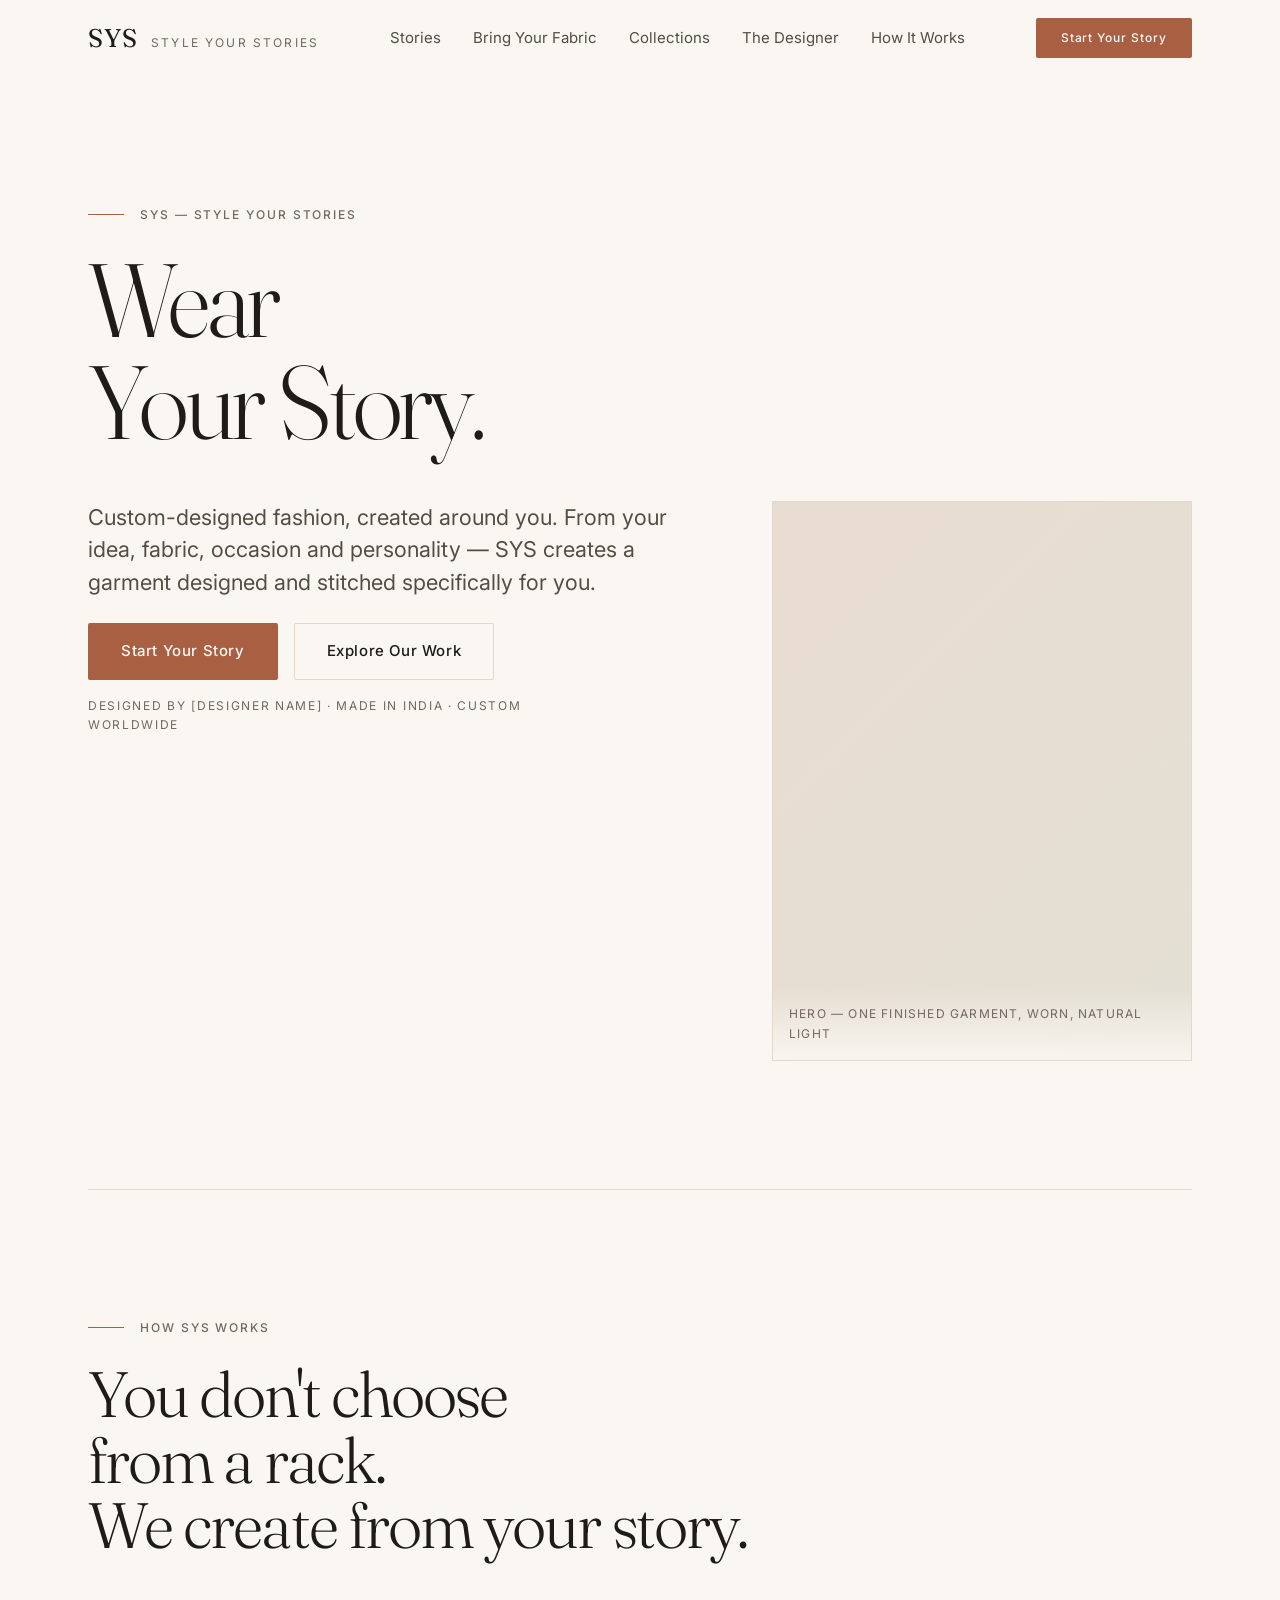
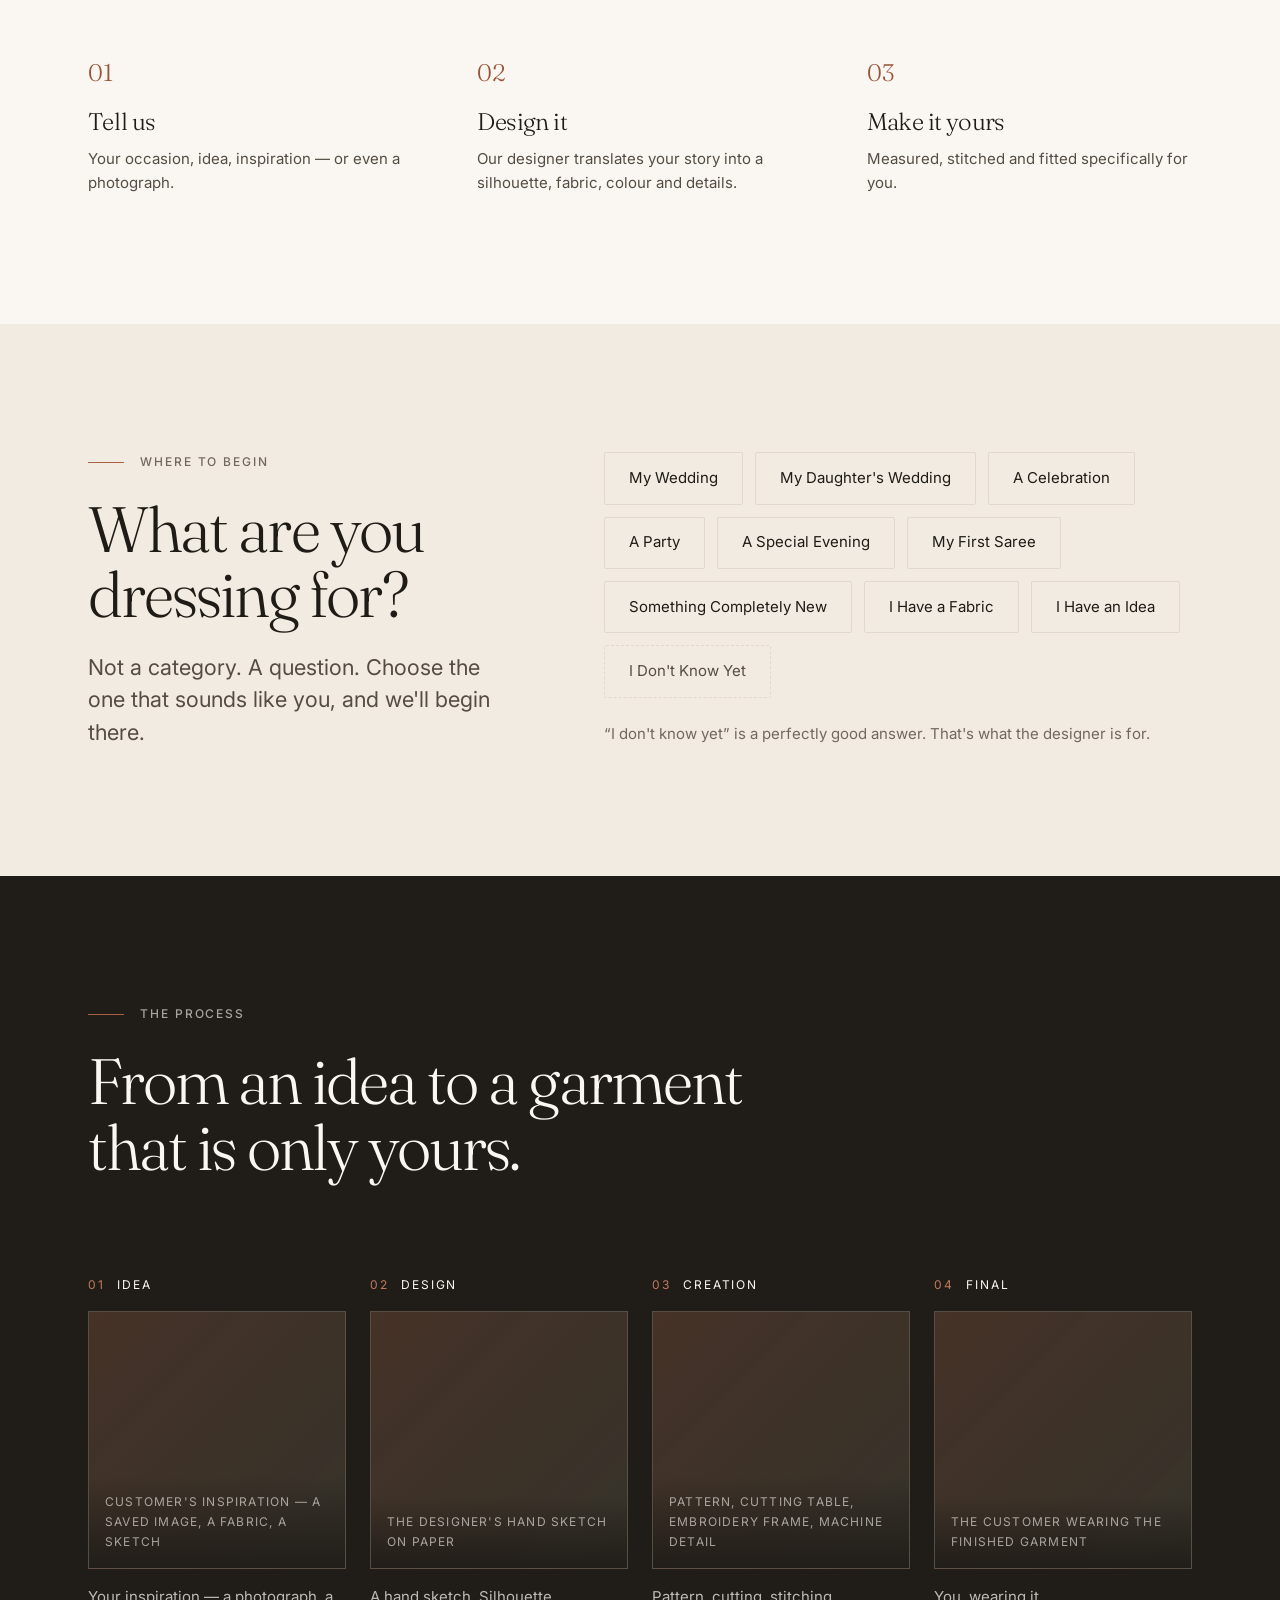
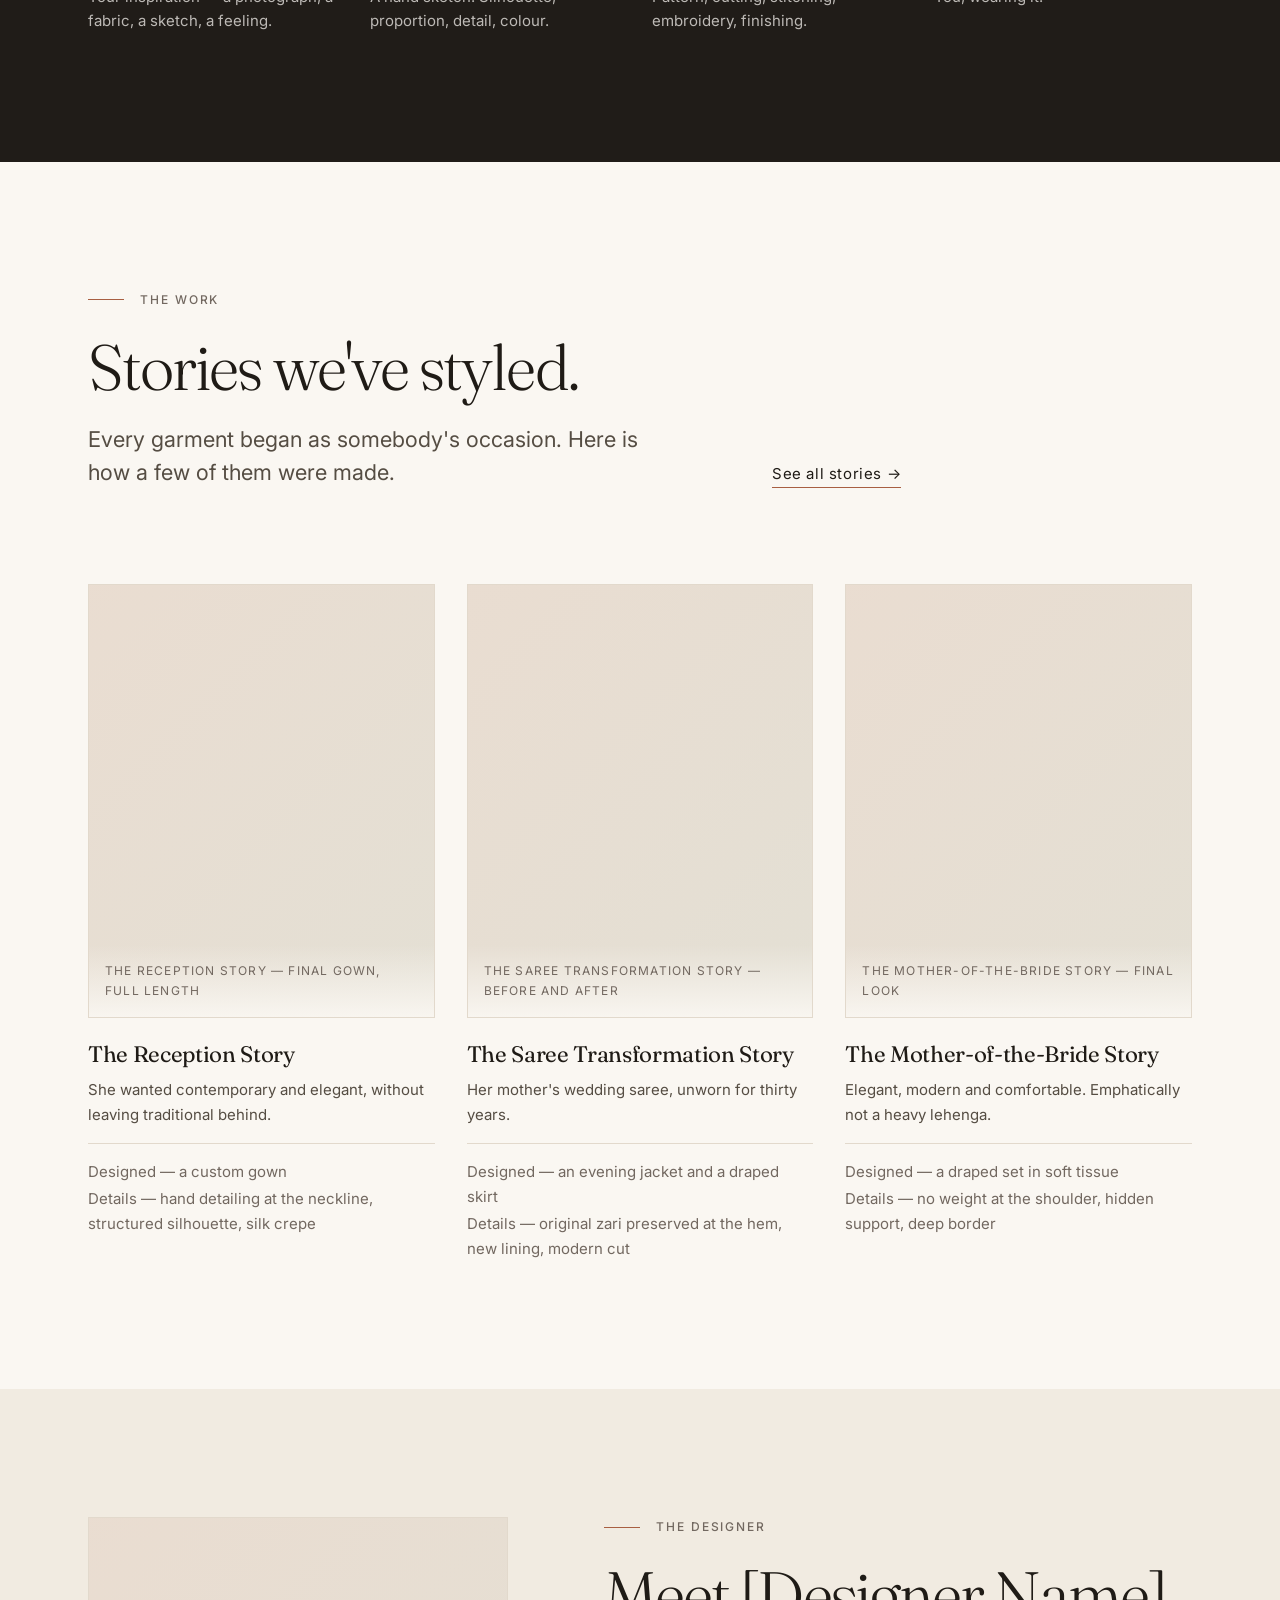
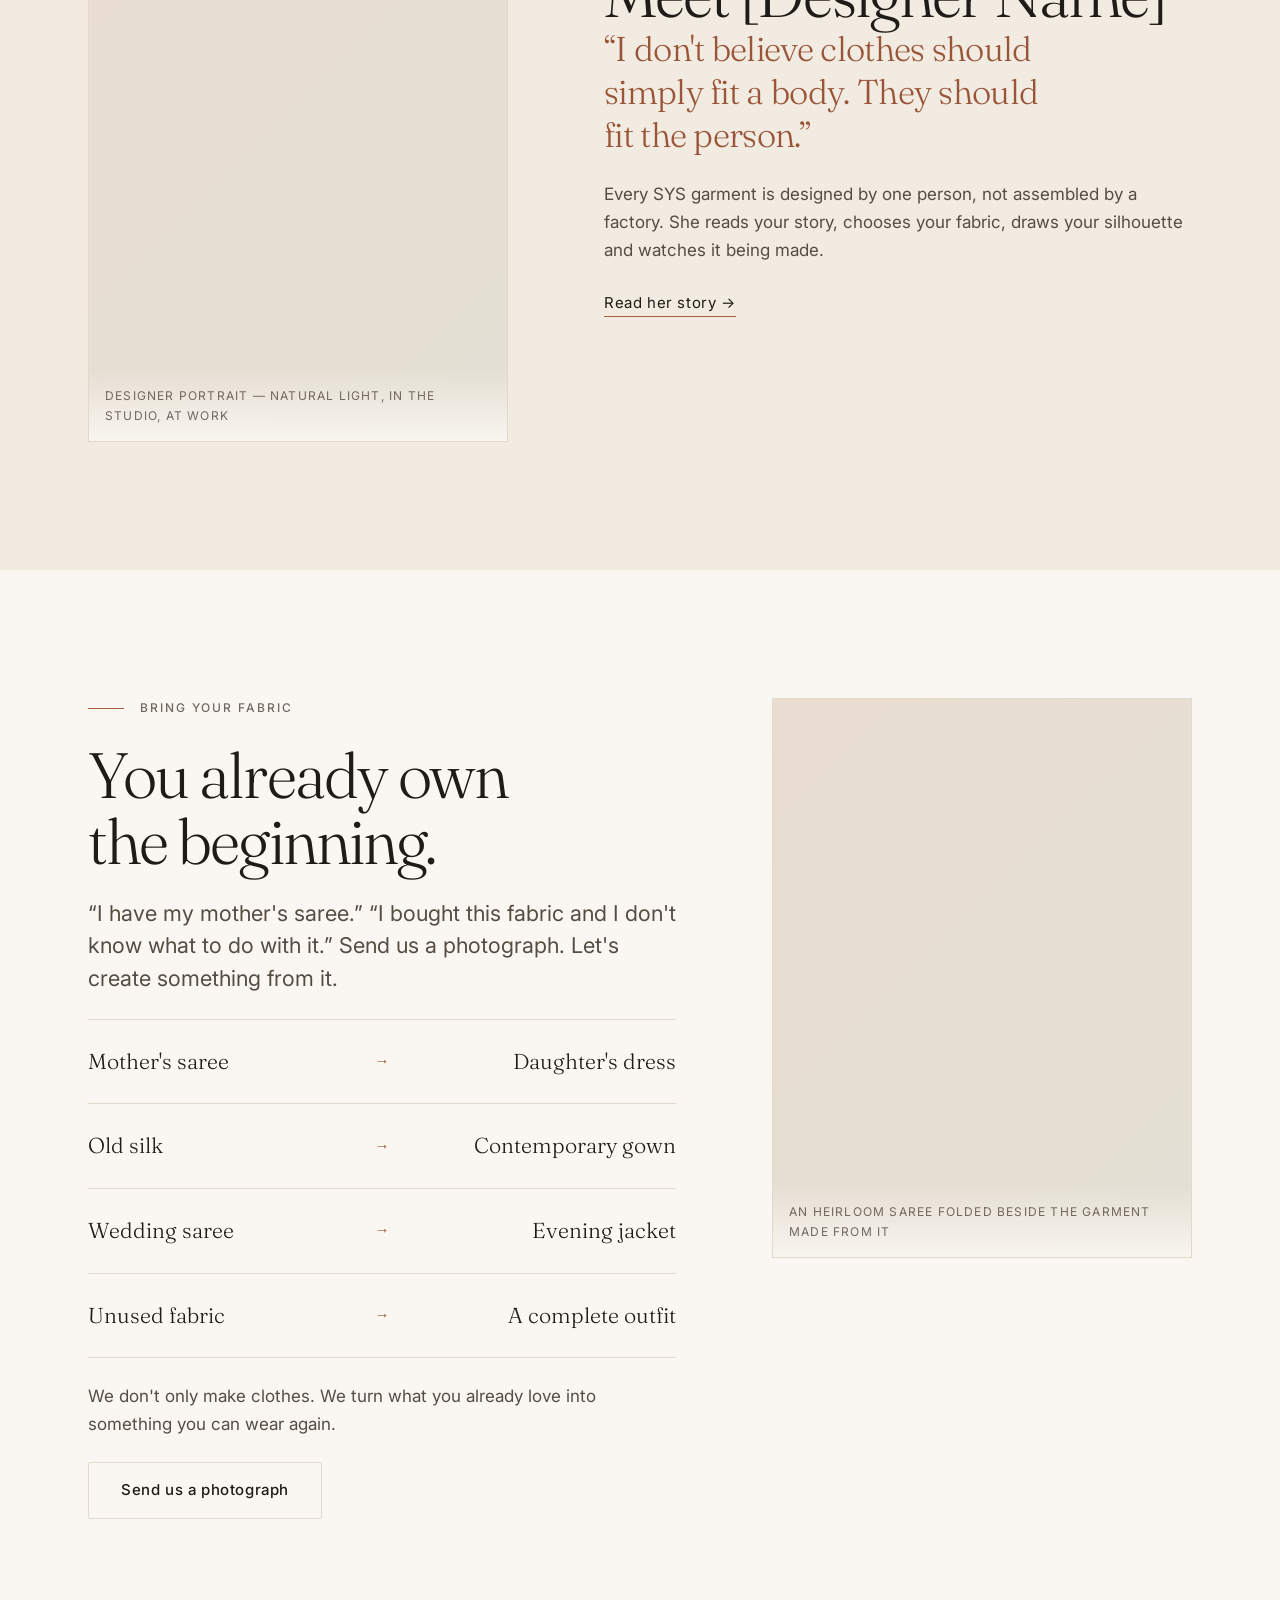
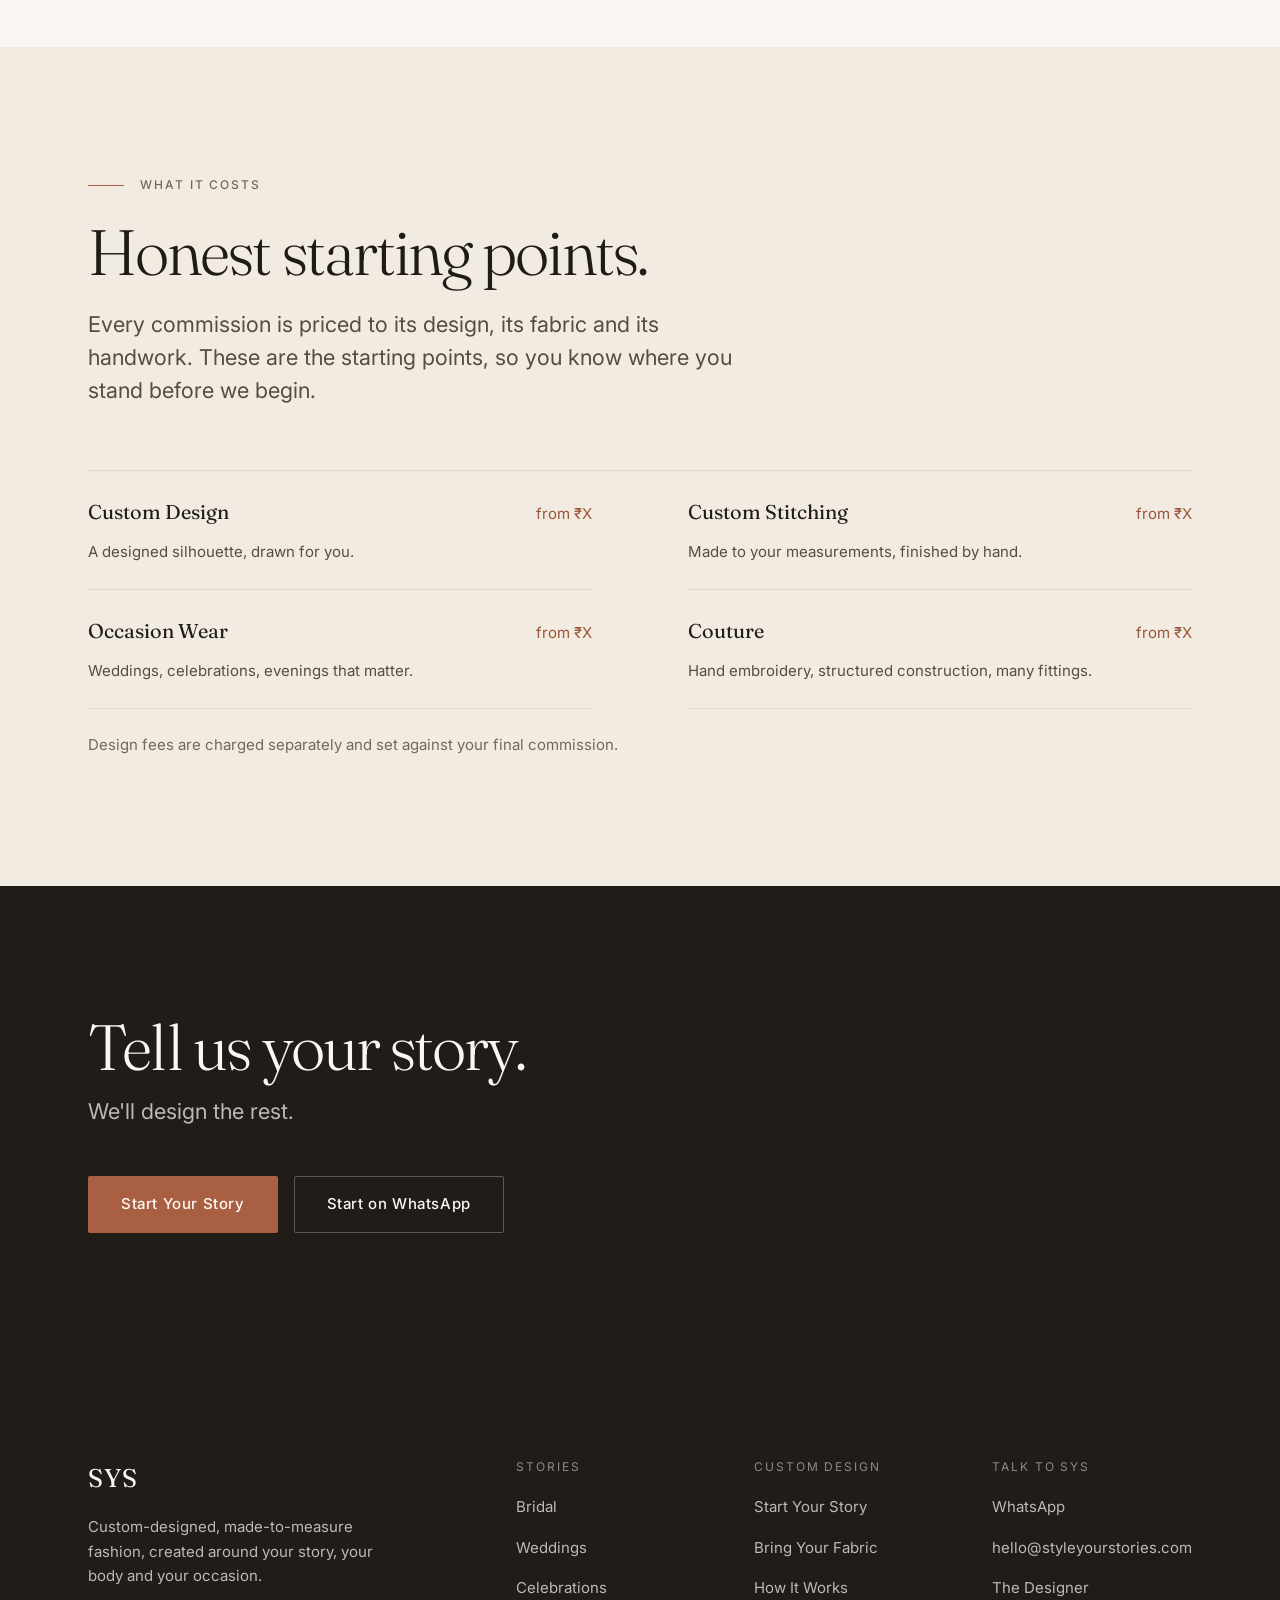
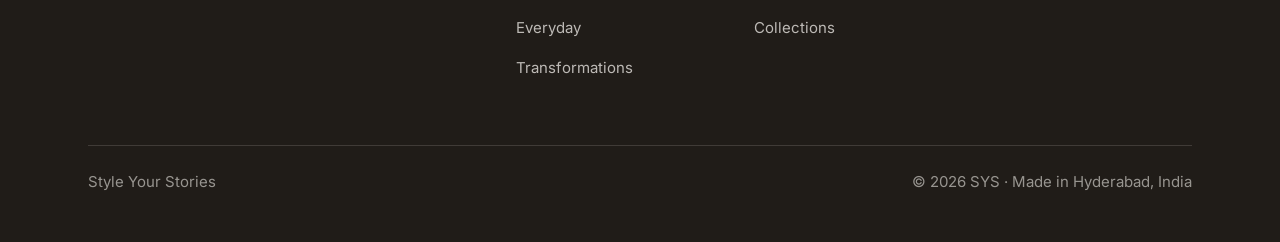
==== site/index.html @ 094bd043 "Build the Phase 1 SYS website Implements the strategy as a static, dependency-free site whose job is" ====
<!doctype html>
<html lang="en">
<head>
<meta charset="utf-8">
<meta name="viewport" content="width=device-width, initial-scale=1">
<title>SYS — Style Your Stories</title>
<meta name="description" content="Custom-designed, made-to-measure fashion, created around your story, your body and your occasion.">
<link rel="preconnect" href="https://fonts.googleapis.com">
<link rel="preconnect" href="https://fonts.gstatic.com" crossorigin>
<link href="https://fonts.googleapis.com/css2?family=Fraunces:opsz,wght@9..144,300;9..144,400&family=Inter:wght@400;500&display=swap" rel="stylesheet">
<link rel="stylesheet" href="assets/css/sys.css">
</head>
<body>
<a class="skip-link" href="#main">Skip to content</a>

<header class="site-header">
  <div class="wrap site-header__inner">
    <a class="wordmark" href="index.html">
      <span class="wordmark__mark">SYS</span>
      <span class="wordmark__sub">Style Your Stories</span>
    </a>

    <nav class="nav" aria-label="Primary">
      <a href="stories.html">Stories</a>
      <a href="bring-your-fabric.html">Bring Your Fabric</a>
      <a href="collections.html">Collections</a>
      <a href="designer.html">The Designer</a>
      <a href="how-it-works.html">How It Works</a>
    </nav>

    <div class="header-actions">
      <a class="btn btn--primary btn--sm" href="start.html">Start Your Story</a>
      <button class="nav-toggle" type="button" aria-expanded="false" aria-controls="nav-panel">Menu</button>
    </div>
  </div>

  <div class="nav-panel wrap" id="nav-panel" hidden>
    <a href="stories.html">Stories</a>
    <a href="bring-your-fabric.html">Bring Your Fabric</a>
    <a href="collections.html">Collections</a>
    <a href="designer.html">The Designer</a>
    <a href="how-it-works.html">How It Works</a>
    <a href="start.html">Start Your Story</a>
  </div>
</header>

<main id="main">

  <!-- ============ 1. Hero ============ -->
  <section class="section">
    <div class="wrap">
      <div class="eyebrow"><span class="eyebrow__text">SYS — Style Your Stories</span></div>

      <h1 class="hero-title">Wear<br>Your Story.</h1>

      <div class="split" style="margin-top: var(--s-6);">
        <div class="stack">
          <p class="lead">
            Custom-designed fashion, created around you. From your idea, fabric, occasion
            and personality — SYS creates a garment designed and stitched specifically
            for you.
          </p>
          <div class="btn-row">
            <a class="btn btn--primary" href="start.html">Start Your Story</a>
            <a class="btn btn--ghost" href="stories.html">Explore Our Work</a>
          </div>
          <p class="meta" style="margin-top: var(--s-3);">
            Designed by <span data-sys="designer">[Designer Name]</span> · Made in India · Custom Worldwide
          </p>
        </div>

        <div class="ph ph--tall" data-shot="Hero — one finished garment, worn, natural light"></div>
      </div>
    </div>
  </section>

  <div class="wrap"><hr class="rule"></div>

  <!-- ============ 2. The model ============ -->
  <section class="section reveal">
    <div class="wrap">
      <div class="eyebrow"><span class="eyebrow__text">How SYS works</span></div>

      <h2 class="display-title" style="max-width: 18ch;">
        You don't choose from a rack.<br>We create from your story.
      </h2>

      <div class="steps" style="margin-top: var(--s-8);">
        <div>
          <span class="step__num">01</span>
          <h3 class="step__title">Tell us</h3>
          <p class="muted small">Your occasion, idea, inspiration — or even a photograph.</p>
        </div>
        <div>
          <span class="step__num">02</span>
          <h3 class="step__title">Design it</h3>
          <p class="muted small">
            Our designer translates your story into a silhouette, fabric, colour and details.
          </p>
        </div>
        <div>
          <span class="step__num">03</span>
          <h3 class="step__title">Make it yours</h3>
          <p class="muted small">Measured, stitched and fitted specifically for you.</p>
        </div>
      </div>
    </div>
  </section>

  <!-- ============ 3. What are you dressing for? ============ -->
  <section class="section section--deep reveal">
    <div class="wrap">
      <div class="split split--flip">
        <div>
          <div class="eyebrow"><span class="eyebrow__text">Where to begin</span></div>
          <h2 class="display-title">What are you dressing for?</h2>
          <p class="lead" style="margin-top: var(--s-4);">
            Not a category. A question. Choose the one that sounds like you, and we'll
            begin there.
          </p>
        </div>

        <div>
          <div class="chips">
            <a class="chip" href="start.html" data-occasion="My Wedding">My Wedding</a>
            <a class="chip" href="start.html" data-occasion="My Daughter's Wedding">My Daughter's Wedding</a>
            <a class="chip" href="start.html" data-occasion="A Celebration">A Celebration</a>
            <a class="chip" href="start.html" data-occasion="A Party">A Party</a>
            <a class="chip" href="start.html" data-occasion="A Special Evening">A Special Evening</a>
            <a class="chip" href="start.html" data-occasion="My First Saree">My First Saree</a>
            <a class="chip" href="start.html" data-occasion="Something Completely New">Something Completely New</a>
            <a class="chip" href="bring-your-fabric.html" data-occasion="I Have a Fabric">I Have a Fabric</a>
            <a class="chip" href="start.html" data-occasion="I Have an Idea">I Have an Idea</a>
            <a class="chip chip--quiet" href="start.html" data-occasion="I Don't Know Yet">I Don't Know Yet</a>
          </div>
          <p class="small faint" style="margin-top: var(--s-4);">
            “I don't know yet” is a perfectly good answer. That's what the designer is for.
          </p>
        </div>
      </div>
    </div>
  </section>

  <!-- ============ 4. The transformation ============ -->
  <section class="section section--night reveal">
    <div class="wrap">
      <div class="eyebrow"><span class="eyebrow__text">The process</span></div>
      <h2 class="display-title" style="max-width: 20ch;">
        From an idea to a garment that is only yours.
      </h2>

      <div class="transform" style="margin-top: var(--s-8);">
        <div class="transform__frame">
          <div class="transform__label"><span>01</span><span>Idea</span></div>
          <div class="ph ph--square" data-shot="Customer's inspiration — a saved image, a fabric, a sketch"></div>
          <p class="transform__caption small">
            Your inspiration — a photograph, a fabric, a sketch, a feeling.
          </p>
        </div>
        <div class="transform__frame">
          <div class="transform__label"><span>02</span><span>Design</span></div>
          <div class="ph ph--square" data-shot="The designer's hand sketch on paper"></div>
          <p class="transform__caption small">
            A hand sketch. Silhouette, proportion, detail, colour.
          </p>
        </div>
        <div class="transform__frame">
          <div class="transform__label"><span>03</span><span>Creation</span></div>
          <div class="ph ph--square" data-shot="Pattern, cutting table, embroidery frame, machine detail"></div>
          <p class="transform__caption small">
            Pattern, cutting, stitching, embroidery, finishing.
          </p>
        </div>
        <div class="transform__frame">
          <div class="transform__label"><span>04</span><span>Final</span></div>
          <div class="ph ph--square" data-shot="The customer wearing the finished garment"></div>
          <p class="transform__caption small">You, wearing it.</p>
        </div>
      </div>
    </div>
  </section>

  <!-- ============ 5. Stories We've Styled ============ -->
  <section class="section reveal">
    <div class="wrap">
      <div class="split" style="align-items: end;">
        <div>
          <div class="eyebrow"><span class="eyebrow__text">The work</span></div>
          <h2 class="display-title">Stories we've styled.</h2>
          <p class="lead" style="margin-top: var(--s-4);">
            Every garment began as somebody's occasion. Here is how a few of them were made.
          </p>
        </div>
        <div><a class="link" href="stories.html">See all stories →</a></div>
      </div>

      <div class="story-grid story-grid--3" style="margin-top: var(--s-8);">
        <a class="story" href="stories.html">
          <div class="ph ph--portrait" data-shot="The Reception Story — final gown, full length"></div>
          <h3 class="story__title">The Reception Story</h3>
          <p class="story__want">
            She wanted contemporary and elegant, without leaving traditional behind.
          </p>
          <div class="story__specs">
            <div>Designed — a custom gown</div>
            <div>Details — hand detailing at the neckline, structured silhouette, silk crepe</div>
          </div>
        </a>

        <a class="story" href="stories.html">
          <div class="ph ph--portrait" data-shot="The Saree Transformation Story — before and after"></div>
          <h3 class="story__title">The Saree Transformation Story</h3>
          <p class="story__want">
            Her mother's wedding saree, unworn for thirty years.
          </p>
          <div class="story__specs">
            <div>Designed — an evening jacket and a draped skirt</div>
            <div>Details — original zari preserved at the hem, new lining, modern cut</div>
          </div>
        </a>

        <a class="story" href="stories.html">
          <div class="ph ph--portrait" data-shot="The Mother-of-the-Bride Story — final look"></div>
          <h3 class="story__title">The Mother-of-the-Bride Story</h3>
          <p class="story__want">
            Elegant, modern and comfortable. Emphatically not a heavy lehenga.
          </p>
          <div class="story__specs">
            <div>Designed — a draped set in soft tissue</div>
            <div>Details — no weight at the shoulder, hidden support, deep border</div>
          </div>
        </a>
      </div>
    </div>
  </section>

  <!-- ============ 6. Meet the Designer ============ -->
  <section class="section section--deep reveal">
    <div class="wrap">
      <div class="split split--flip">
        <div class="ph ph--portrait" data-shot="Designer portrait — natural light, in the studio, at work"></div>

        <div class="stack">
          <div>
            <div class="eyebrow"><span class="eyebrow__text">The designer</span></div>
            <h2 class="display-title">Meet <span data-sys="designer">[Designer Name]</span></h2>
          </div>

          <blockquote class="pull-quote" style="margin: 0; color: var(--sys-clay-text);">
            “I don't believe clothes should simply fit a body. They should fit the person.”
          </blockquote>

          <p class="muted">
            Every SYS garment is designed by one person, not assembled by a factory.
            She reads your story, chooses your fabric, draws your silhouette and watches
            it being made.
          </p>

          <div><a class="link" href="designer.html">Read her story →</a></div>
        </div>
      </div>
    </div>
  </section>

  <!-- ============ 7. Bring Your Fabric ============ -->
  <section class="section reveal">
    <div class="wrap">
      <div class="split">
        <div class="stack">
          <div>
            <div class="eyebrow"><span class="eyebrow__text">Bring your fabric</span></div>
            <h2 class="display-title">You already own the beginning.</h2>
          </div>
          <p class="lead">
            “I have my mother's saree.” “I bought this fabric and I don't know what to do
            with it.” Send us a photograph. Let's create something from it.
          </p>

          <ul class="fabric-list">
            <li><span>Mother's saree</span><span class="arrow">→</span><span class="to">Daughter's dress</span></li>
            <li><span>Old silk</span><span class="arrow">→</span><span class="to">Contemporary gown</span></li>
            <li><span>Wedding saree</span><span class="arrow">→</span><span class="to">Evening jacket</span></li>
            <li><span>Unused fabric</span><span class="arrow">→</span><span class="to">A complete outfit</span></li>
          </ul>

          <p class="muted">
            We don't only make clothes. We turn what you already love into something you
            can wear again.
          </p>

          <div class="btn-row">
            <a class="btn btn--ghost" href="bring-your-fabric.html">Send us a photograph</a>
          </div>
        </div>

        <div class="ph ph--tall" data-shot="An heirloom saree folded beside the garment made from it"></div>
      </div>
    </div>
  </section>

  <!-- ============ 8. Pricing ============ -->
  <section class="section section--deep reveal">
    <div class="wrap">
      <div class="eyebrow"><span class="eyebrow__text">What it costs</span></div>
      <h2 class="display-title">Honest starting points.</h2>
      <p class="lead" style="margin-top: var(--s-4);">
        Every commission is priced to its design, its fabric and its handwork. These are
        the starting points, so you know where you stand before we begin.
      </p>

      <!-- PRE-LAUNCH: replace every ₹X with a real figure. See docs/03-copy-deck.md §4.8 -->
      <div class="price-grid price-grid--two" style="margin-top: var(--s-7);">
        <div class="price">
          <span class="price__name">Custom Design</span>
          <span class="price__from">from ₹X</span>
          <span class="price__note">A designed silhouette, drawn for you.</span>
        </div>
        <div class="price">
          <span class="price__name">Custom Stitching</span>
          <span class="price__from">from ₹X</span>
          <span class="price__note">Made to your measurements, finished by hand.</span>
        </div>
        <div class="price">
          <span class="price__name">Occasion Wear</span>
          <span class="price__from">from ₹X</span>
          <span class="price__note">Weddings, celebrations, evenings that matter.</span>
        </div>
        <div class="price">
          <span class="price__name">Couture</span>
          <span class="price__from">from ₹X</span>
          <span class="price__note">Hand embroidery, structured construction, many fittings.</span>
        </div>
      </div>

      <p class="small faint" style="margin-top: var(--s-4);">
        Design fees are charged separately and set against your final commission.
      </p>
    </div>
  </section>

  <!-- ============ 9. Closing ============ -->
  <section class="section section--night reveal">
    <div class="wrap">
      <h2 class="display-title">Tell us your story.</h2>
      <p class="lead" style="margin-top: var(--s-3);">We'll design the rest.</p>
      <div class="btn-row" style="margin-top: var(--s-6);">
        <a class="btn btn--primary" href="start.html">Start Your Story</a>
        <a class="btn btn--ghost" href="#" data-wa>Start on WhatsApp</a>
      </div>
    </div>
  </section>

</main>

<footer class="site-footer">
  <div class="wrap">
    <div class="footer-grid">
      <div>
        <div class="wordmark" style="margin-bottom: var(--s-3);">
          <span class="wordmark__mark">SYS</span>
        </div>
        <p class="small" style="color: rgba(250,247,242,.72); max-width: 34ch;">
          Custom-designed, made-to-measure fashion, created around your story, your body
          and your occasion.
        </p>
      </div>

      <div>
        <div class="footer-heading">Stories</div>
        <ul class="footer-list">
          <li><a href="stories.html">Bridal</a></li>
          <li><a href="stories.html">Weddings</a></li>
          <li><a href="stories.html">Celebrations</a></li>
          <li><a href="stories.html">Everyday</a></li>
          <li><a href="bring-your-fabric.html">Transformations</a></li>
        </ul>
      </div>

      <div>
        <div class="footer-heading">Custom Design</div>
        <ul class="footer-list">
          <li><a href="start.html">Start Your Story</a></li>
          <li><a href="bring-your-fabric.html">Bring Your Fabric</a></li>
          <li><a href="how-it-works.html">How It Works</a></li>
          <li><a href="collections.html">Collections</a></li>
        </ul>
      </div>

      <div>
        <div class="footer-heading">Talk to SYS</div>
        <ul class="footer-list">
          <li><a href="#" data-wa>WhatsApp</a></li>
          <li><a href="#" data-sys="email">hello@styleyourstories.com</a></li>
          <li><a href="designer.html">The Designer</a></li>
        </ul>
      </div>
    </div>

    <div class="footer-bottom">
      <span>Style Your Stories</span>
      <span>© <span data-year>2026</span> SYS · Made in <span data-sys="city">Hyderabad</span>, India</span>
    </div>
  </div>
</footer>

<script src="assets/js/sys-config.js"></script>
<script src="assets/js/sys.js"></script>
</body>
</html>
---- site/assets/css/sys.css ----
/* ==========================================================================
   SYS — Style Your Stories
   Design system. See docs/04-design-system.md for the reasoning.
   Editorial. Minimal. Warm. Human. Designer-led.
   ========================================================================== */

/* --------------------------------------------------------------------------
   1. Tokens
   -------------------------------------------------------------------------- */

:root {
  /* Colour — warm paper, deep ink, one clay accent. Never gold, never maroon. */
  --sys-paper:       #FAF7F2;
  --sys-paper-deep:  #F1EBE1;
  --sys-ink:         #1F1B16;
  --sys-ink-soft:    #554D43;
  --sys-ink-faint:   #726860;   /* 5.09:1 on paper, 4.58:1 on paper-deep */
  --sys-clay:        #A85F42;   /* fills and rules only — 4.49:1 as text */
  --sys-clay-text:   #9A5539;   /* clay as TEXT — 5.26:1 on paper, 4.75:1 on deep */
  --sys-clay-deep:   #8A4B33;
  --sys-sage:        #6E7A63;
  --sys-line:        #E2D9CC;
  --sys-night:       #201C18;

  /* Type */
  --sys-display: "Fraunces", Georgia, "Times New Roman", serif;
  --sys-body: "Inter", -apple-system, BlinkMacSystemFont, "Segoe UI", Roboto,
              Helvetica, Arial, sans-serif;

  --fs-hero:    clamp(3.25rem, 9vw, 6.5rem);
  --fs-display: clamp(2.5rem, 5.5vw, 4rem);
  --fs-title:   clamp(1.75rem, 3.2vw, 2.5rem);
  --fs-lead:    clamp(1.15rem, 1.7vw, 1.4rem);
  --fs-body:    1.0625rem;
  --fs-small:   0.9375rem;
  --fs-label:   0.75rem;

  /* Space — 8px base */
  --s-1: 0.5rem;  --s-2: 0.75rem; --s-3: 1rem;   --s-4: 1.5rem;  --s-5: 2rem;
  --s-6: 3rem;    --s-7: 4rem;    --s-8: 6rem;   --s-9: 8rem;    --s-10: 12rem;

  --measure: 62ch;
  --measure-lead: 46ch;

  --ease: cubic-bezier(0.2, 0.7, 0.3, 1);
  --t-fast: 160ms var(--ease);
  --t-slow: 400ms var(--ease);
}

/* --------------------------------------------------------------------------
   2. Reset and base
   -------------------------------------------------------------------------- */

*, *::before, *::after { box-sizing: border-box; }

html { -webkit-text-size-adjust: 100%; scroll-behavior: smooth; }

@media (prefers-reduced-motion: reduce) {
  html { scroll-behavior: auto; }
}

body {
  margin: 0;
  background: var(--sys-paper);
  color: var(--sys-ink);
  font-family: var(--sys-body);
  font-size: var(--fs-body);
  line-height: 1.65;
  -webkit-font-smoothing: antialiased;
  text-rendering: optimizeLegibility;
}

[hidden] { display: none !important; }

img, svg, video { display: block; max-width: 100%; height: auto; }

h1, h2, h3, h4 {
  font-family: var(--sys-display);
  font-weight: 300;          /* display type is never bold */
  letter-spacing: -0.025em;
  line-height: 1.08;
  margin: 0;
  text-wrap: balance;
}

p { margin: 0; max-width: var(--measure); }

a { color: inherit; }

ul, ol { margin: 0; padding: 0; list-style: none; }

button, input, textarea, select { font: inherit; color: inherit; }

:focus-visible {
  outline: 2px solid var(--sys-clay);
  outline-offset: 3px;
  border-radius: 1px;
}

::selection { background: var(--sys-clay); color: #fff; }

#main, [id] { scroll-margin-top: 92px; }

.skip-link {
  position: absolute; left: var(--s-3); top: -100px; z-index: 200;
  background: var(--sys-ink); color: var(--sys-paper);
  padding: var(--s-2) var(--s-4); text-decoration: none;
  transition: top var(--t-fast);
}
.skip-link:focus { top: var(--s-3); }

.visually-hidden {
  position: absolute; width: 1px; height: 1px; overflow: hidden;
  clip: rect(0 0 0 0); clip-path: inset(50%); white-space: nowrap;
}

/* --------------------------------------------------------------------------
   3. Layout primitives
   -------------------------------------------------------------------------- */

.wrap { width: 100%; max-width: 1200px; margin-inline: auto; padding-inline: var(--s-4); }
.wrap--tight { max-width: 760px; }
.wrap--wide  { max-width: 1440px; }

@media (min-width: 768px) {
  .wrap { padding-inline: var(--s-6); }
}

.section { padding-block: var(--s-7); }
@media (min-width: 768px) { .section { padding-block: var(--s-9); } }

.section--tight { padding-block: var(--s-6); }
@media (min-width: 768px) { .section--tight { padding-block: var(--s-8); } }

.section--deep  { background: var(--sys-paper-deep); }
.section--night {
  background: var(--sys-night);
  color: var(--sys-paper);
  --sys-clay-text: #C07A5C;      /* 4.98:1 on night */
}
.section--night .eyebrow__text { color: rgba(250, 247, 242, 0.62); }
.section--night .lead,
.section--night .muted { color: rgba(250, 247, 242, 0.72); }

.rule { height: 1px; background: var(--sys-line); border: 0; margin: 0; }

/* Asymmetric editorial splits — 7/5 and 5/7, never 6/6 */
.split {
  display: grid;
  gap: var(--s-6);
}
@media (min-width: 900px) {
  .split        { grid-template-columns: 7fr 5fr; gap: var(--s-8); align-items: start; }
  .split--flip  { grid-template-columns: 5fr 7fr; }
  .split--even  { grid-template-columns: 1fr 1fr; }
}

.stack > * + * { margin-top: var(--s-4); }
.stack--tight > * + * { margin-top: var(--s-2); }
.stack--loose > * + * { margin-top: var(--s-6); }

/* --------------------------------------------------------------------------
   4. Typography components
   -------------------------------------------------------------------------- */

.eyebrow {
  display: flex; align-items: center; gap: var(--s-3);
  margin-bottom: var(--s-4);
}
.eyebrow::before {
  content: ""; width: 36px; height: 1px; background: var(--sys-clay); flex: none;
}
.eyebrow__text {
  font-size: var(--fs-label);
  letter-spacing: 0.16em;
  text-transform: uppercase;
  color: var(--sys-ink-faint);
  font-weight: 500;
}

.hero-title    { font-size: var(--fs-hero);    letter-spacing: -0.035em; line-height: 0.98; }
.display-title { font-size: var(--fs-display); letter-spacing: -0.03em;  line-height: 1.02; }
.section-title { font-size: var(--fs-title);   line-height: 1.12; }

.lead {
  font-size: var(--fs-lead);
  line-height: 1.5;
  color: var(--sys-ink-soft);
  max-width: var(--measure-lead);
}

.muted { color: var(--sys-ink-soft); }
.faint { color: var(--sys-ink-faint); }
.small { font-size: var(--fs-small); }

.meta {
  font-size: var(--fs-label);
  letter-spacing: 0.14em;
  text-transform: uppercase;
  color: var(--sys-ink-faint);
}

.pull-quote {
  font-family: var(--sys-display);
  font-weight: 300;
  font-size: clamp(1.5rem, 3vw, 2.15rem);
  line-height: 1.25;
  letter-spacing: -0.02em;
  max-width: 22ch;
}

.serif { font-family: var(--sys-display); font-weight: 300; }

/* --------------------------------------------------------------------------
   5. Buttons — exactly two, and one primary per viewport
   -------------------------------------------------------------------------- */

.btn {
  display: inline-flex; align-items: center; justify-content: center; gap: var(--s-2);
  padding: 0.95rem var(--s-5);
  font-size: var(--fs-small);
  font-weight: 500;
  letter-spacing: 0.04em;
  text-decoration: none;
  border: 1px solid transparent;
  border-radius: 2px;            /* considered, not a capsule */
  cursor: pointer;
  background: none;
  transition: background var(--t-fast), color var(--t-fast),
              border-color var(--t-fast), transform var(--t-fast);
  white-space: nowrap;
}
.btn:active { transform: translateY(1px); }

.btn--primary { background: var(--sys-clay); color: #FFF9F5; }
.btn--primary:hover { background: var(--sys-clay-deep); }

.btn--ghost { border-color: var(--sys-line); color: var(--sys-ink); }
.btn--ghost:hover { border-color: var(--sys-ink); }

.section--night .btn--ghost {
  border-color: rgba(250, 247, 242, 0.28); color: var(--sys-paper);
}
.section--night .btn--ghost:hover { border-color: var(--sys-paper); }

.btn--sm { padding: 0.6rem var(--s-4); font-size: var(--fs-label); letter-spacing: 0.08em; }
.btn--block { width: 100%; }

.btn-row { display: flex; flex-wrap: wrap; gap: var(--s-3); }

/* Text link with an animated underline */
.link {
  display: inline-block;
  text-decoration: none;
  font-size: var(--fs-small);
  letter-spacing: 0.04em;
  padding-bottom: 2px;
  background-image: linear-gradient(var(--sys-clay), var(--sys-clay));
  background-size: 100% 1px;
  background-position: 0 100%;
  background-repeat: no-repeat;
  transition: background-size var(--t-fast);
}
.link:hover { background-size: 0% 1px; }

/* --------------------------------------------------------------------------
   6. Header and footer
   -------------------------------------------------------------------------- */

.site-header {
  position: sticky; top: 0; z-index: 100;
  background: rgba(250, 247, 242, 0.92);
  backdrop-filter: saturate(140%) blur(10px);
  border-bottom: 1px solid transparent;
  transition: border-color var(--t-fast);
}
.site-header[data-scrolled="true"] { border-bottom-color: var(--sys-line); }

.site-header__inner {
  display: flex; align-items: center; justify-content: space-between;
  gap: var(--s-4); min-height: 76px;
}

.wordmark { text-decoration: none; display: flex; align-items: baseline; gap: var(--s-2); }
.wordmark__mark {
  font-family: var(--sys-display); font-weight: 400;
  font-size: 1.6rem; letter-spacing: 0.08em;
}
.wordmark__sub {
  font-size: var(--fs-label); letter-spacing: 0.18em; text-transform: uppercase;
  color: var(--sys-ink-faint);
}
@media (max-width: 560px) { .wordmark__sub { display: none; } }

.nav { display: none; }
@media (min-width: 1024px) {
  .nav { display: flex; align-items: center; gap: var(--s-5); }
}
.nav a {
  text-decoration: none; font-size: var(--fs-small); color: var(--sys-ink-soft);
  transition: color var(--t-fast);
}
.nav a:hover, .nav a[aria-current="page"] { color: var(--sys-ink); }

.header-actions { display: flex; align-items: center; gap: var(--s-2); }

.nav-toggle {
  display: inline-flex; align-items: center; gap: var(--s-2);
  border: 1px solid var(--sys-line); border-radius: 2px;
  padding: 0.6rem var(--s-3); cursor: pointer;
  font-size: var(--fs-label); letter-spacing: 0.1em; text-transform: uppercase;
}
@media (min-width: 1024px) { .nav-toggle { display: none; } }

.nav-panel {
  border-top: 1px solid var(--sys-line);
  background: var(--sys-paper);
  padding-block: var(--s-5) var(--s-6);
}
.nav-panel[hidden] { display: none; }
.nav-panel a {
  display: block; text-decoration: none;
  font-family: var(--sys-display); font-weight: 300;
  font-size: 1.6rem; letter-spacing: -0.02em;
  padding-block: var(--s-2);
}

.site-footer {
  background: var(--sys-night); color: var(--sys-paper);
  padding-block: var(--s-8) var(--s-6);
}
.site-footer a { text-decoration: none; color: rgba(250, 247, 242, 0.72); }
.site-footer a:hover { color: var(--sys-paper); }
.footer-grid { display: grid; gap: var(--s-6); }
@media (min-width: 800px) { .footer-grid { grid-template-columns: 2fr 1fr 1fr 1fr; } }
.footer-heading {
  font-size: var(--fs-label); letter-spacing: 0.16em; text-transform: uppercase;
  color: rgba(250, 247, 242, 0.5); margin-bottom: var(--s-3);
}
.footer-list li + li { margin-top: var(--s-2); }
.footer-list a { font-size: var(--fs-small); }
.footer-bottom {
  margin-top: var(--s-7); padding-top: var(--s-4);
  border-top: 1px solid rgba(250, 247, 242, 0.14);
  display: flex; flex-wrap: wrap; gap: var(--s-3); justify-content: space-between;
  font-size: var(--fs-small); color: rgba(250, 247, 242, 0.55);
}

/* --------------------------------------------------------------------------
   7. Placeholders — a named brief, never a grey box
   -------------------------------------------------------------------------- */

.ph {
  position: relative;
  display: flex; align-items: flex-end;
  background:
    linear-gradient(135deg, rgba(168, 95, 66, 0.10), rgba(110, 122, 99, 0.10)),
    var(--sys-paper-deep);
  border: 1px solid var(--sys-line);
  overflow: hidden;
}
.ph::after {
  content: attr(data-shot);
  display: block; width: 100%;
  padding: var(--s-3);
  font-size: var(--fs-label); letter-spacing: 0.1em; text-transform: uppercase;
  color: var(--sys-ink-faint);
  background: linear-gradient(to top, rgba(250, 247, 242, 0.92), rgba(250, 247, 242, 0));
}
.ph--portrait { aspect-ratio: 4 / 5; }
.ph--process  { aspect-ratio: 3 / 2; }
.ph--square   { aspect-ratio: 1 / 1; }
.ph--tall     { aspect-ratio: 3 / 4; }

/* --------------------------------------------------------------------------
   8. Steps — the three-part model, and the numbered process list
   -------------------------------------------------------------------------- */

.steps { display: grid; gap: var(--s-6); }
@media (min-width: 800px) { .steps { grid-template-columns: repeat(3, 1fr); gap: var(--s-7); } }

.step__num {
  font-family: var(--sys-display); font-weight: 300;
  font-size: 1.5rem; color: var(--sys-clay-text);
  display: block; margin-bottom: var(--s-3);
}
.step__title { font-size: 1.5rem; margin-bottom: var(--s-2); }

.process { border-top: 1px solid var(--sys-line); }
.process__item {
  display: grid; gap: var(--s-1) var(--s-5);
  grid-template-columns: 3.5rem 1fr;
  padding-block: var(--s-4);
  border-bottom: 1px solid var(--sys-line);
  align-items: baseline;
}
/* Three columns need real width. Opt in with --three where the list spans
   the full container; elsewhere the stacked two-column layout is used. */
@media (min-width: 800px) {
  .process__item { padding-block: var(--s-5); }
  .process--three .process__item { grid-template-columns: 5rem 16rem 1fr; }
}
.process__num {
  font-family: var(--sys-display); font-size: 1.15rem; color: var(--sys-clay-text);
}
.process__title { font-family: var(--sys-display); font-weight: 400; font-size: 1.25rem; }
.process__body { color: var(--sys-ink-soft); font-size: var(--fs-small); grid-column: 2 / -1; }
@media (min-width: 800px) { .process--three .process__body { grid-column: 3; } }

/* --------------------------------------------------------------------------
   9. Occasion chips — questions, not filters
   -------------------------------------------------------------------------- */

.chips { display: flex; flex-wrap: wrap; gap: var(--s-2); }

.chip {
  display: inline-flex; align-items: center;
  padding: 0.8rem var(--s-4);
  border: 1px solid var(--sys-line); border-radius: 2px;
  background: none; text-decoration: none; cursor: pointer;
  font-size: var(--fs-small);
  transition: border-color var(--t-fast), background var(--t-fast), color var(--t-fast);
}
.chip:hover { border-color: var(--sys-clay); color: var(--sys-clay-text); }
.chip[aria-pressed="true"], .chip[data-selected="true"] {
  background: var(--sys-clay); border-color: var(--sys-clay); color: #FFF9F5;
}
.chip--wide { padding-inline: var(--s-5); }
.chip--quiet { border-style: dashed; color: var(--sys-ink-soft); }

/* --------------------------------------------------------------------------
   10. Transformation strip — the signature visual language
   -------------------------------------------------------------------------- */

.transform { display: grid; gap: var(--s-5); }
@media (min-width: 700px) { .transform { grid-template-columns: repeat(2, 1fr); } }
@media (min-width: 1000px) { .transform { grid-template-columns: repeat(4, 1fr); gap: var(--s-4); } }

.transform__frame { position: relative; }
.transform__label {
  display: flex; align-items: baseline; gap: var(--s-2);
  margin-bottom: var(--s-3);
  font-size: var(--fs-label); letter-spacing: 0.16em; text-transform: uppercase;
}
.transform__label span:first-child { color: var(--sys-clay-text); }
.transform__caption { margin-top: var(--s-3); font-size: var(--fs-small); }

.section--night .ph {
  background:
    linear-gradient(135deg, rgba(168, 95, 66, 0.22), rgba(110, 122, 99, 0.16)),
    #2A251F;
  border-color: rgba(250, 247, 242, 0.14);
}
.section--night .ph::after {
  color: rgba(250, 247, 242, 0.6);
  background: linear-gradient(to top, rgba(32, 28, 24, 0.94), rgba(32, 28, 24, 0));
}
.section--night .transform__caption { color: rgba(250, 247, 242, 0.72); }
.section--night .rule { background: rgba(250, 247, 242, 0.16); }

/* --------------------------------------------------------------------------
   11. Story cards — no border, no shadow, no fill
   -------------------------------------------------------------------------- */

.story-grid { display: grid; gap: var(--s-7) var(--s-5); }
@media (min-width: 700px)  { .story-grid { grid-template-columns: repeat(2, 1fr); } }
@media (min-width: 1050px) { .story-grid--3 { grid-template-columns: repeat(3, 1fr); } }

.story { text-decoration: none; display: block; }
.story .ph { transition: opacity var(--t-fast); }
.story:hover .ph { opacity: 0.88; }
.story__title {
  font-family: var(--sys-display); font-weight: 400;
  font-size: 1.4rem; letter-spacing: -0.015em;
  margin-top: var(--s-4); margin-bottom: var(--s-2);
}
.story__want { color: var(--sys-ink-soft); font-size: var(--fs-small); }
.story__specs {
  margin-top: var(--s-3); padding-top: var(--s-3);
  border-top: 1px solid var(--sys-line);
  font-size: var(--fs-small); color: var(--sys-ink-faint);
}
.story__specs div + div { margin-top: 2px; }

/* Deliberately loose portfolio rhythm — never a uniform grid */
@media (min-width: 700px) {
  .story-grid--offset .story:nth-child(even) { margin-top: var(--s-7); }
}

/* --------------------------------------------------------------------------
   12. Pricing
   -------------------------------------------------------------------------- */

/* One column by default so the block is safe inside a narrow column.
   Add --two only where it spans the full width. */
.price-grid { display: grid; gap: 0; border-top: 1px solid var(--sys-line); }
@media (min-width: 900px) {
  .price-grid--two { grid-template-columns: repeat(2, 1fr); column-gap: var(--s-8); }
}

.price {
  display: grid; grid-template-columns: 1fr auto; gap: var(--s-2) var(--s-4);
  padding-block: var(--s-4);
  border-bottom: 1px solid var(--sys-line);
  align-items: baseline;
}
.price__name { font-family: var(--sys-display); font-weight: 400; font-size: 1.25rem; }
.price__from { font-size: var(--fs-small); color: var(--sys-clay-text); white-space: nowrap; }
.price__note { grid-column: 1 / -1; font-size: var(--fs-small); color: var(--sys-ink-soft); }

/* --------------------------------------------------------------------------
   13. Fabric transformation list
   -------------------------------------------------------------------------- */

.fabric-list { border-top: 1px solid var(--sys-line); }
.fabric-list li {
  display: grid; grid-template-columns: 1fr auto 1fr; gap: var(--s-3);
  align-items: center;
  padding-block: var(--s-4);
  border-bottom: 1px solid var(--sys-line);
  font-family: var(--sys-display); font-weight: 300;
  font-size: clamp(1.05rem, 2vw, 1.35rem);
}
.fabric-list .arrow { color: var(--sys-clay-text); font-size: var(--fs-small); }
.fabric-list .to { text-align: right; }

/* --------------------------------------------------------------------------
   14. Forms and the guided flow
   -------------------------------------------------------------------------- */

.field { display: block; }
.field__label { display: block; font-size: var(--fs-small); margin-bottom: var(--s-2); }
.field__help { font-size: var(--fs-small); color: var(--sys-ink-faint); margin-top: var(--s-2); }

.input, .textarea, .select {
  width: 100%;
  padding: 0.9rem var(--s-3);
  background: #fff;
  border: 1px solid var(--sys-line);
  border-radius: 2px;
  transition: border-color var(--t-fast);
}
.input:focus, .textarea:focus, .select:focus { border-color: var(--sys-clay); outline-offset: 1px; }
.textarea { min-height: 9rem; resize: vertical; line-height: 1.6; }

.flow { max-width: 720px; margin-inline: auto; }

.flow__progress {
  display: flex; align-items: center; gap: var(--s-2);
  margin-bottom: var(--s-6);
}
.flow__dot {
  height: 2px; flex: 1; background: var(--sys-line);
  transition: background var(--t-slow);
}
.flow__dot[data-state="done"], .flow__dot[data-state="current"] { background: var(--sys-clay); }

.flow__step { display: none; }
.flow__step[data-active="true"] { display: block; }

/* Focus moves to the active step so screen readers announce the new question.
   That is an AT affordance, not sighted keyboard navigation, so it does not
   get a visible ring. */
.flow__step:focus, .flow__step:focus-visible { outline: none; }

.flow__count {
  font-size: var(--fs-label); letter-spacing: 0.16em; text-transform: uppercase;
  color: var(--sys-ink-faint); margin-bottom: var(--s-3);
}
.flow__question {
  font-family: var(--sys-display); font-weight: 300;
  font-size: clamp(1.9rem, 4vw, 2.75rem); letter-spacing: -0.03em; line-height: 1.06;
  margin-bottom: var(--s-3);
}
.flow__nav {
  display: flex; align-items: center; justify-content: space-between; gap: var(--s-3);
  margin-top: var(--s-7); padding-top: var(--s-4);
  border-top: 1px solid var(--sys-line);
}

.uploads {
  border: 1px dashed var(--sys-line); border-radius: 2px;
  padding: var(--s-6) var(--s-4); text-align: center;
  transition: border-color var(--t-fast), background var(--t-fast);
  cursor: pointer;
}
.uploads:hover, .uploads[data-drag="true"] {
  border-color: var(--sys-clay); background: rgba(168, 95, 66, 0.04);
}

.thumbs { display: grid; grid-template-columns: repeat(auto-fill, minmax(96px, 1fr)); gap: var(--s-2); margin-top: var(--s-4); }
.thumb { position: relative; aspect-ratio: 1; border: 1px solid var(--sys-line); overflow: hidden; }
.thumb img { width: 100%; height: 100%; object-fit: cover; }
.thumb button {
  position: absolute; top: 4px; right: 4px;
  width: 22px; height: 22px; line-height: 1;
  border: 0; border-radius: 50%;
  background: rgba(31, 27, 22, 0.78); color: #fff;
  cursor: pointer; font-size: 13px;
}

/* Summary shown at the end of the flow */
.summary { border-top: 1px solid var(--sys-line); }
.summary__row {
  display: grid; grid-template-columns: 9rem 1fr; gap: var(--s-3);
  padding-block: var(--s-3); border-bottom: 1px solid var(--sys-line);
  font-size: var(--fs-small);
}
.summary__key { color: var(--sys-ink-faint); text-transform: uppercase; letter-spacing: 0.12em; font-size: var(--fs-label); }

/* --------------------------------------------------------------------------
   15. Page hero (interior pages)
   -------------------------------------------------------------------------- */

.page-hero { padding-block: var(--s-7) var(--s-6); }
@media (min-width: 768px) { .page-hero { padding-block: var(--s-8) var(--s-7); } }

/* --------------------------------------------------------------------------
   16. Motion — one entrance, disabled under reduced-motion
   -------------------------------------------------------------------------- */

.reveal { opacity: 1; }               /* visible by default; JS opts in */
.js .reveal { opacity: 0; transform: translateY(14px); }
.js .reveal[data-shown="true"] {
  opacity: 1; transform: none;
  transition: opacity var(--t-slow), transform var(--t-slow);
}

@media (prefers-reduced-motion: reduce) {
  .js .reveal, .js .reveal[data-shown="true"] {
    opacity: 1; transform: none; transition: none;
  }
  * { animation-duration: 0.01ms !important; transition-duration: 0.01ms !important; }
}

/* --------------------------------------------------------------------------
   17. WhatsApp affordance
   -------------------------------------------------------------------------- */

.wa-bar {
  display: flex; flex-wrap: wrap; align-items: center; justify-content: space-between;
  gap: var(--s-3);
  border: 1px solid var(--sys-line); border-radius: 2px;
  padding: var(--s-4) var(--s-5);
}
.section--night .wa-bar { border-color: rgba(250, 247, 242, 0.2); }

@media print {
  .site-header, .site-footer, .btn { display: none; }
  body { background: #fff; }
}
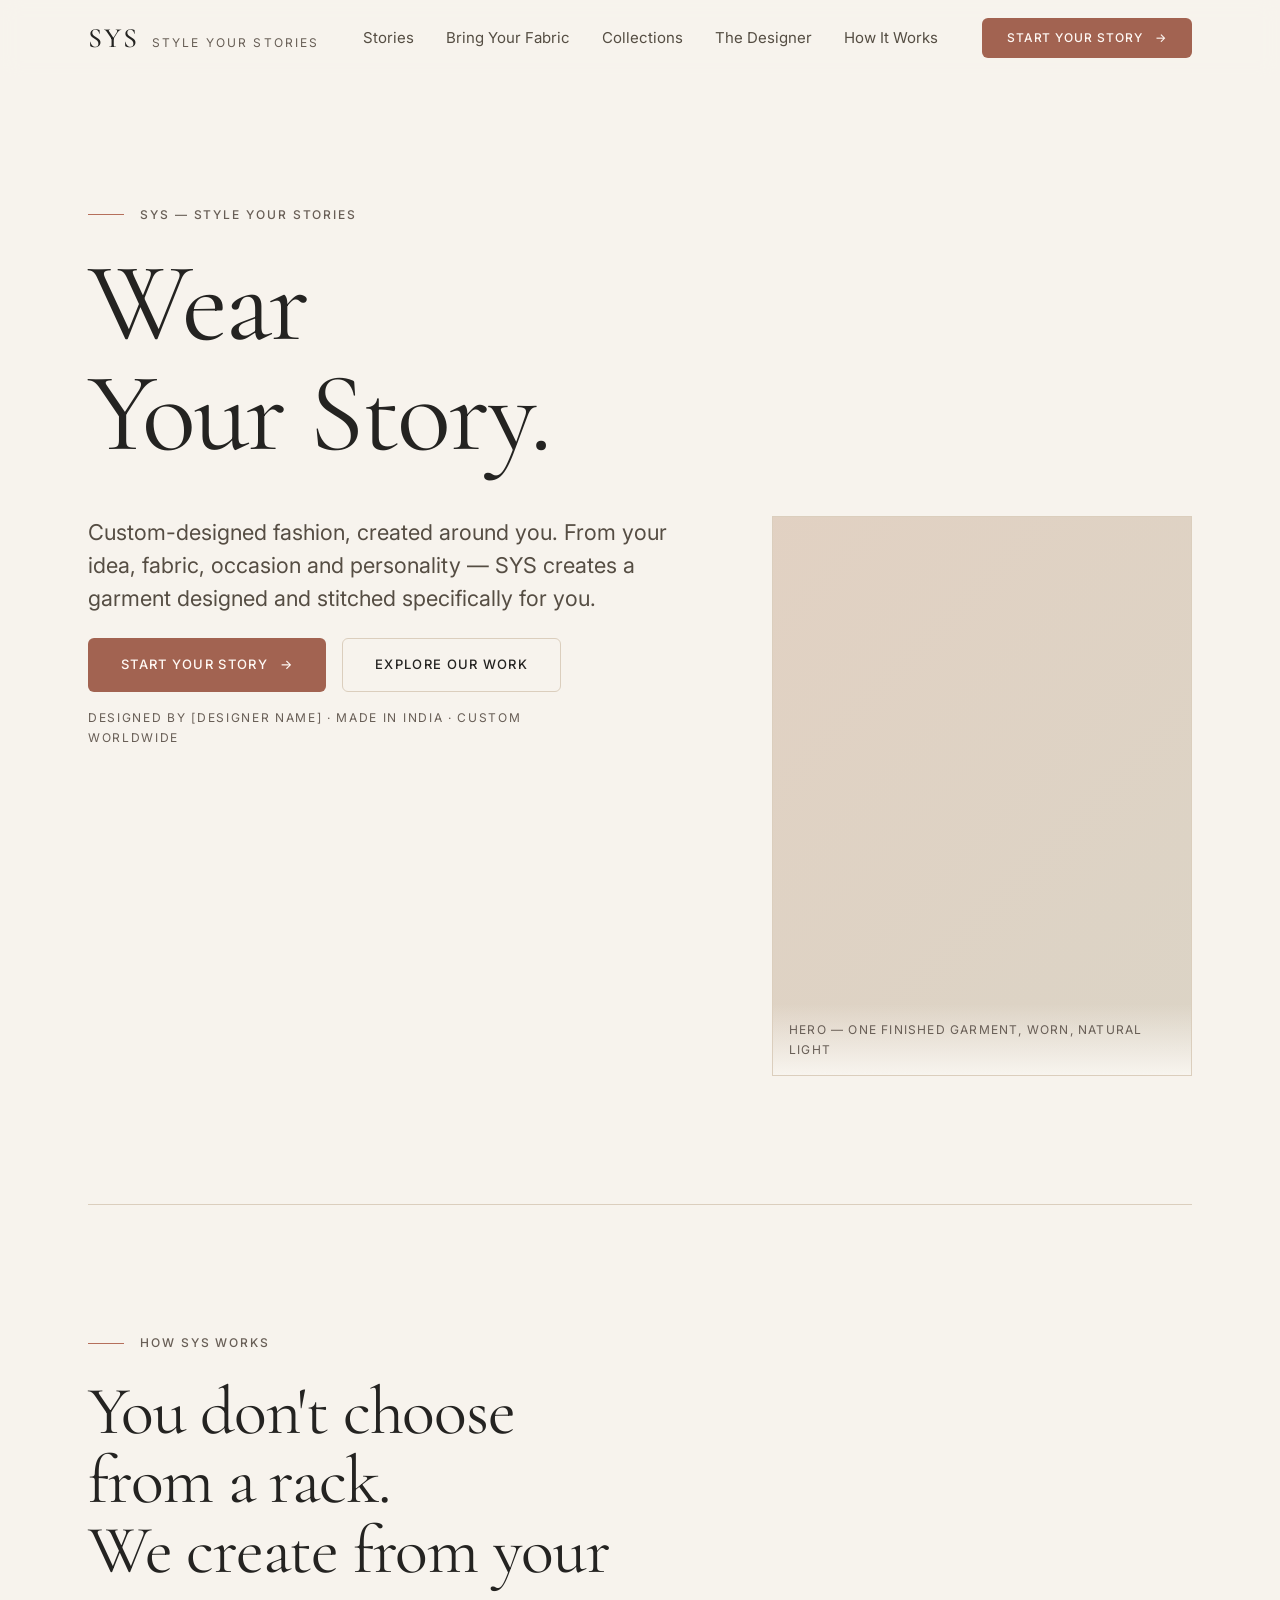
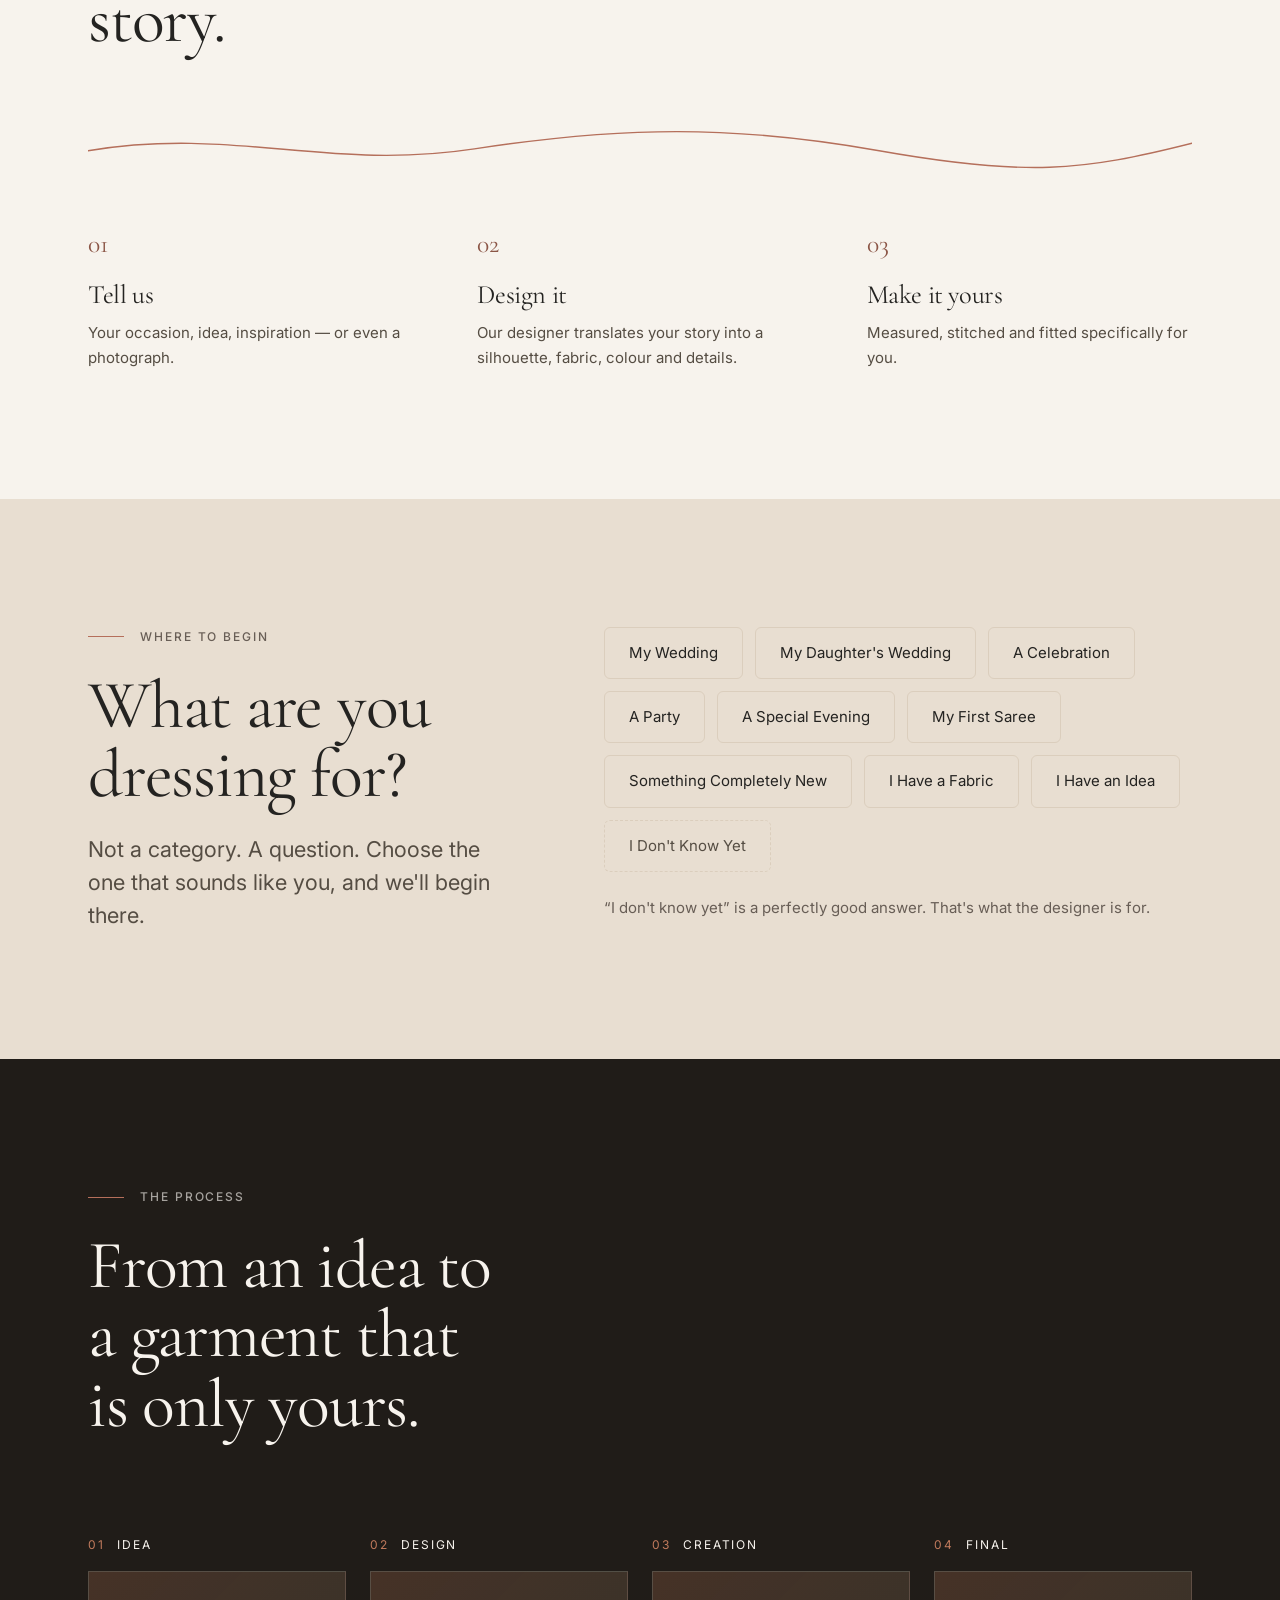
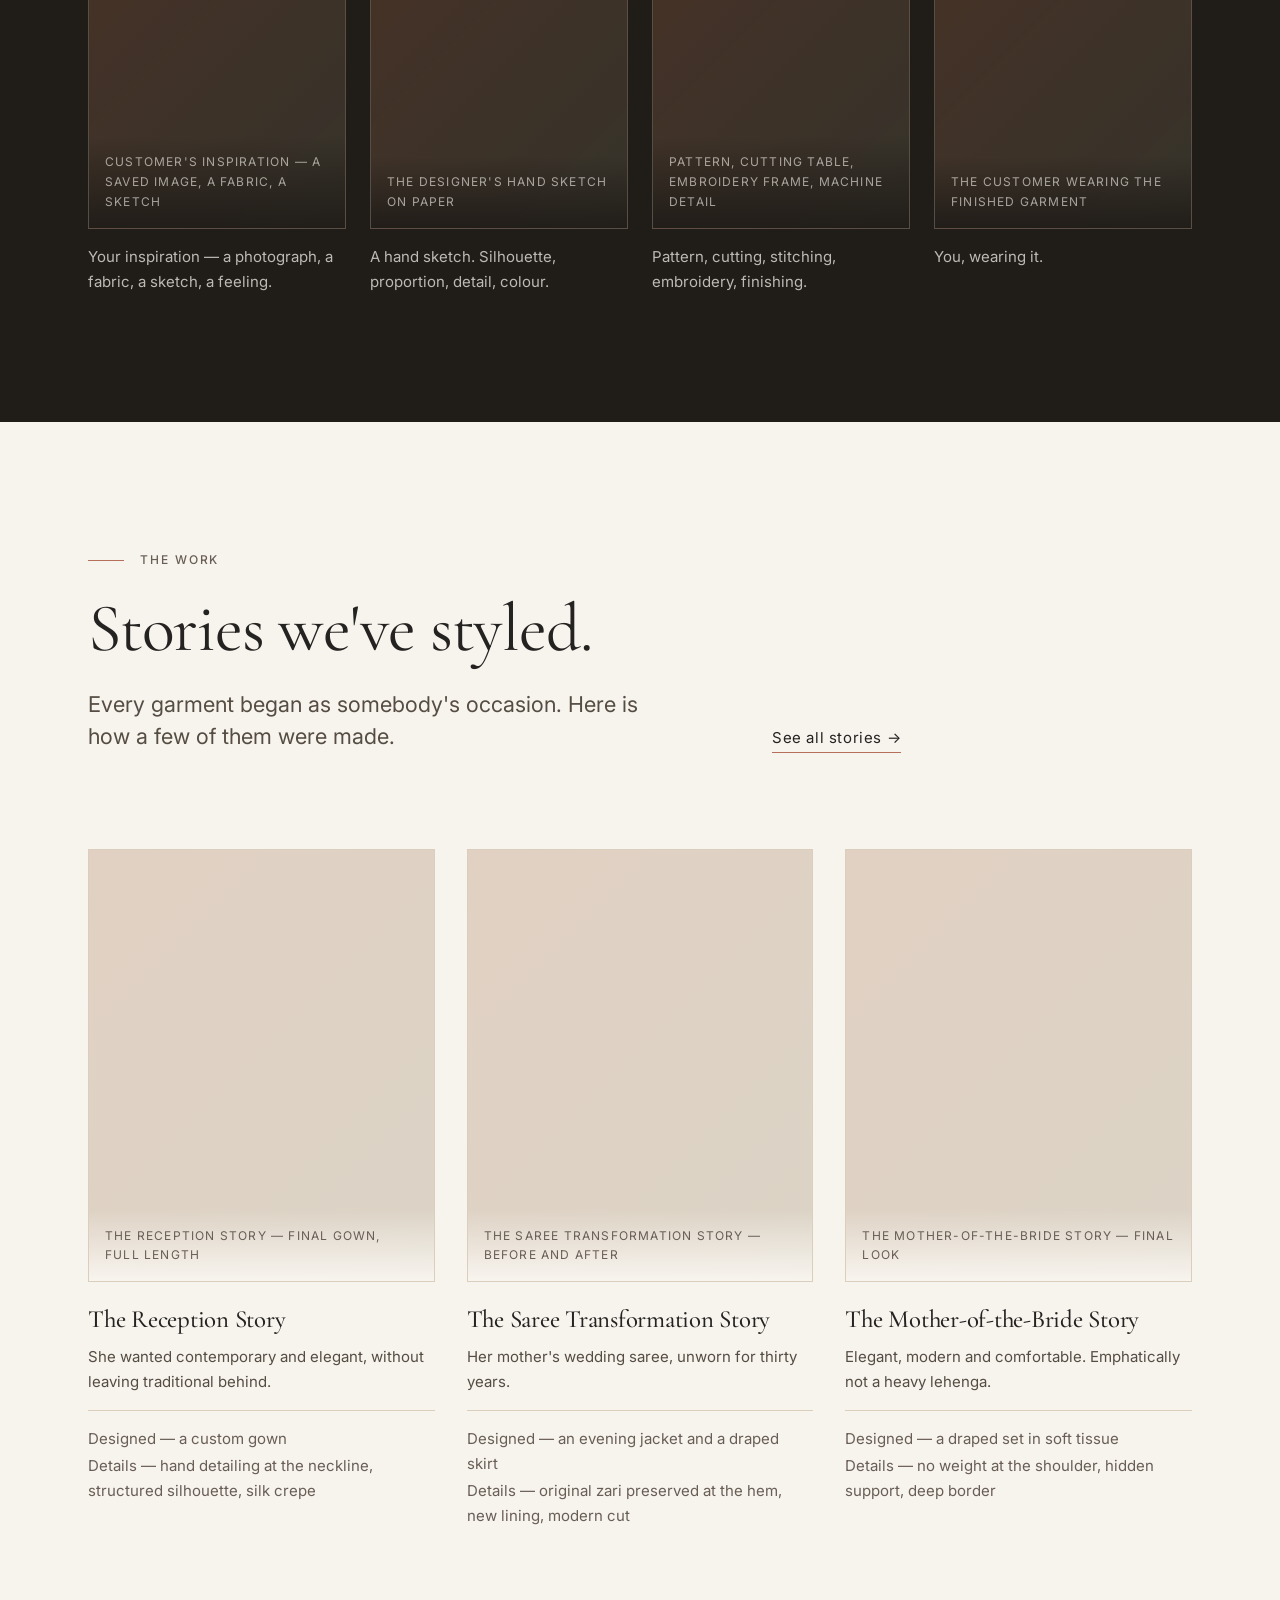
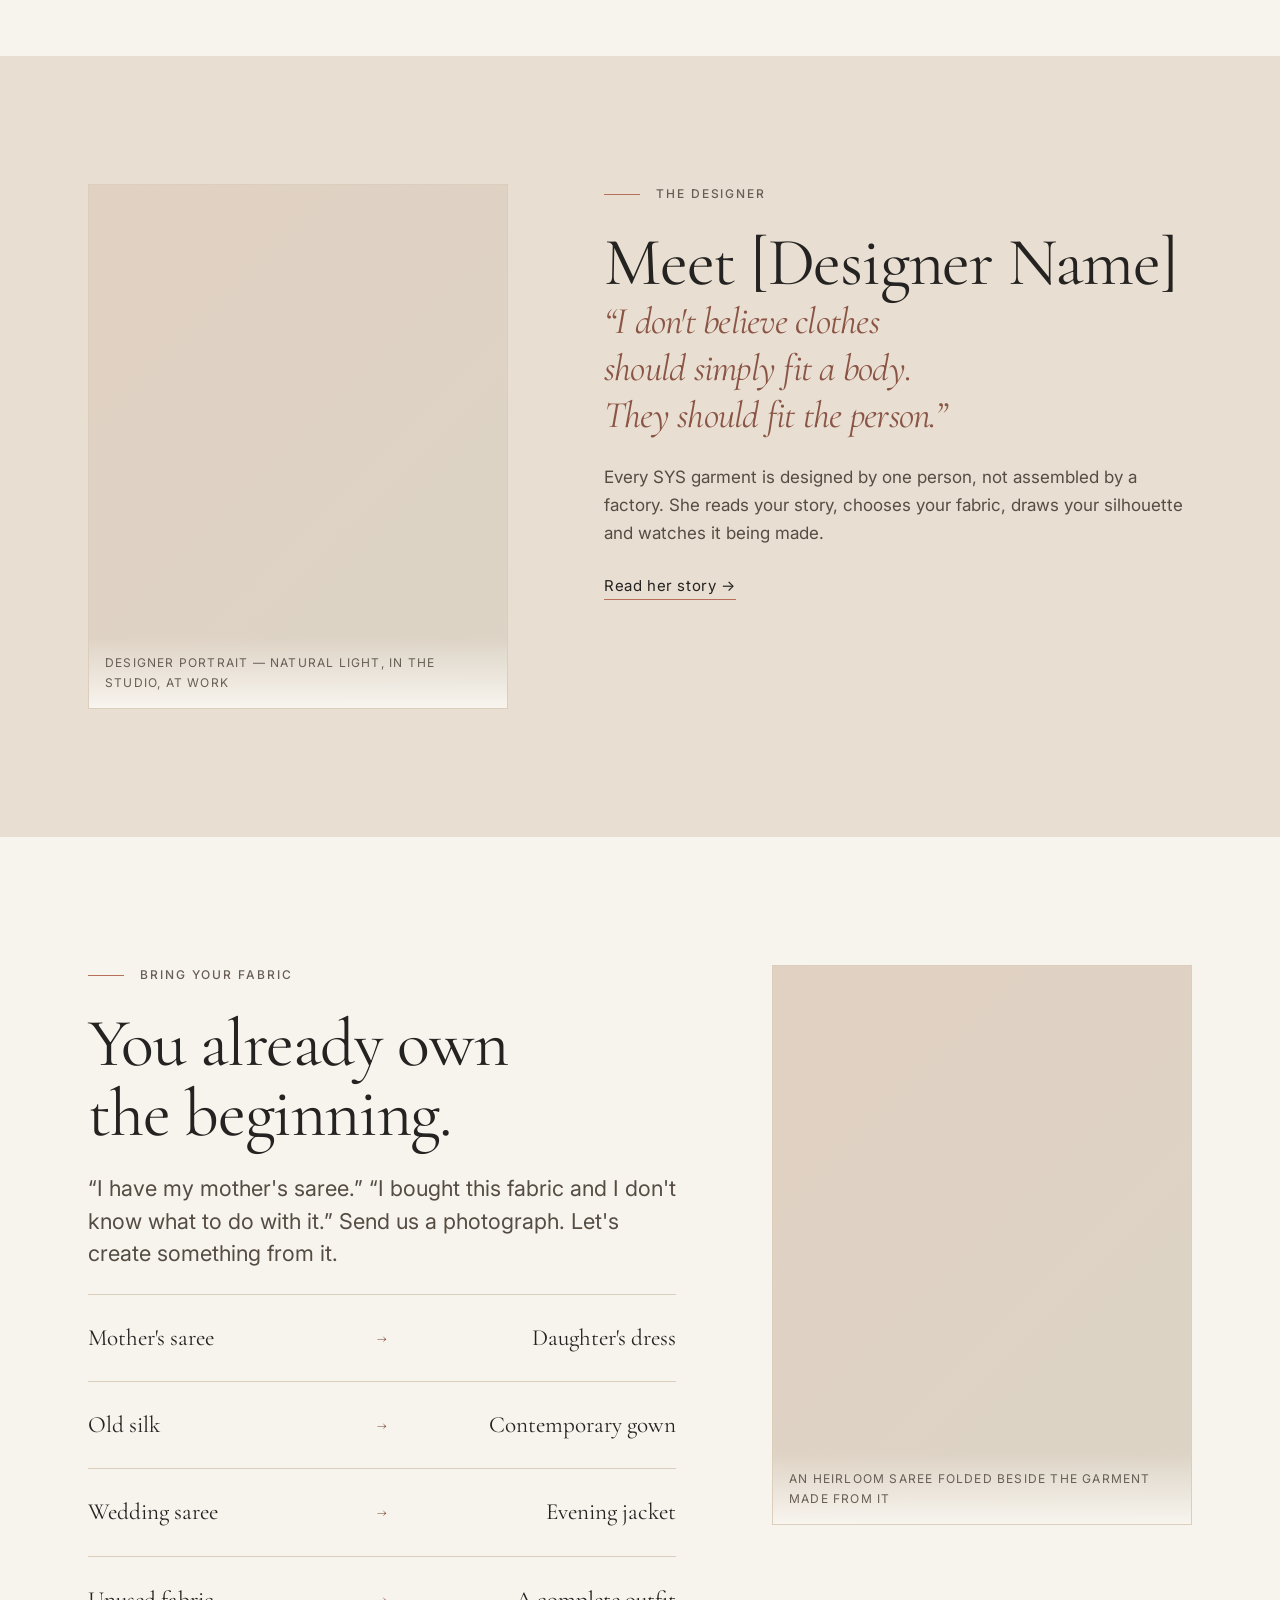
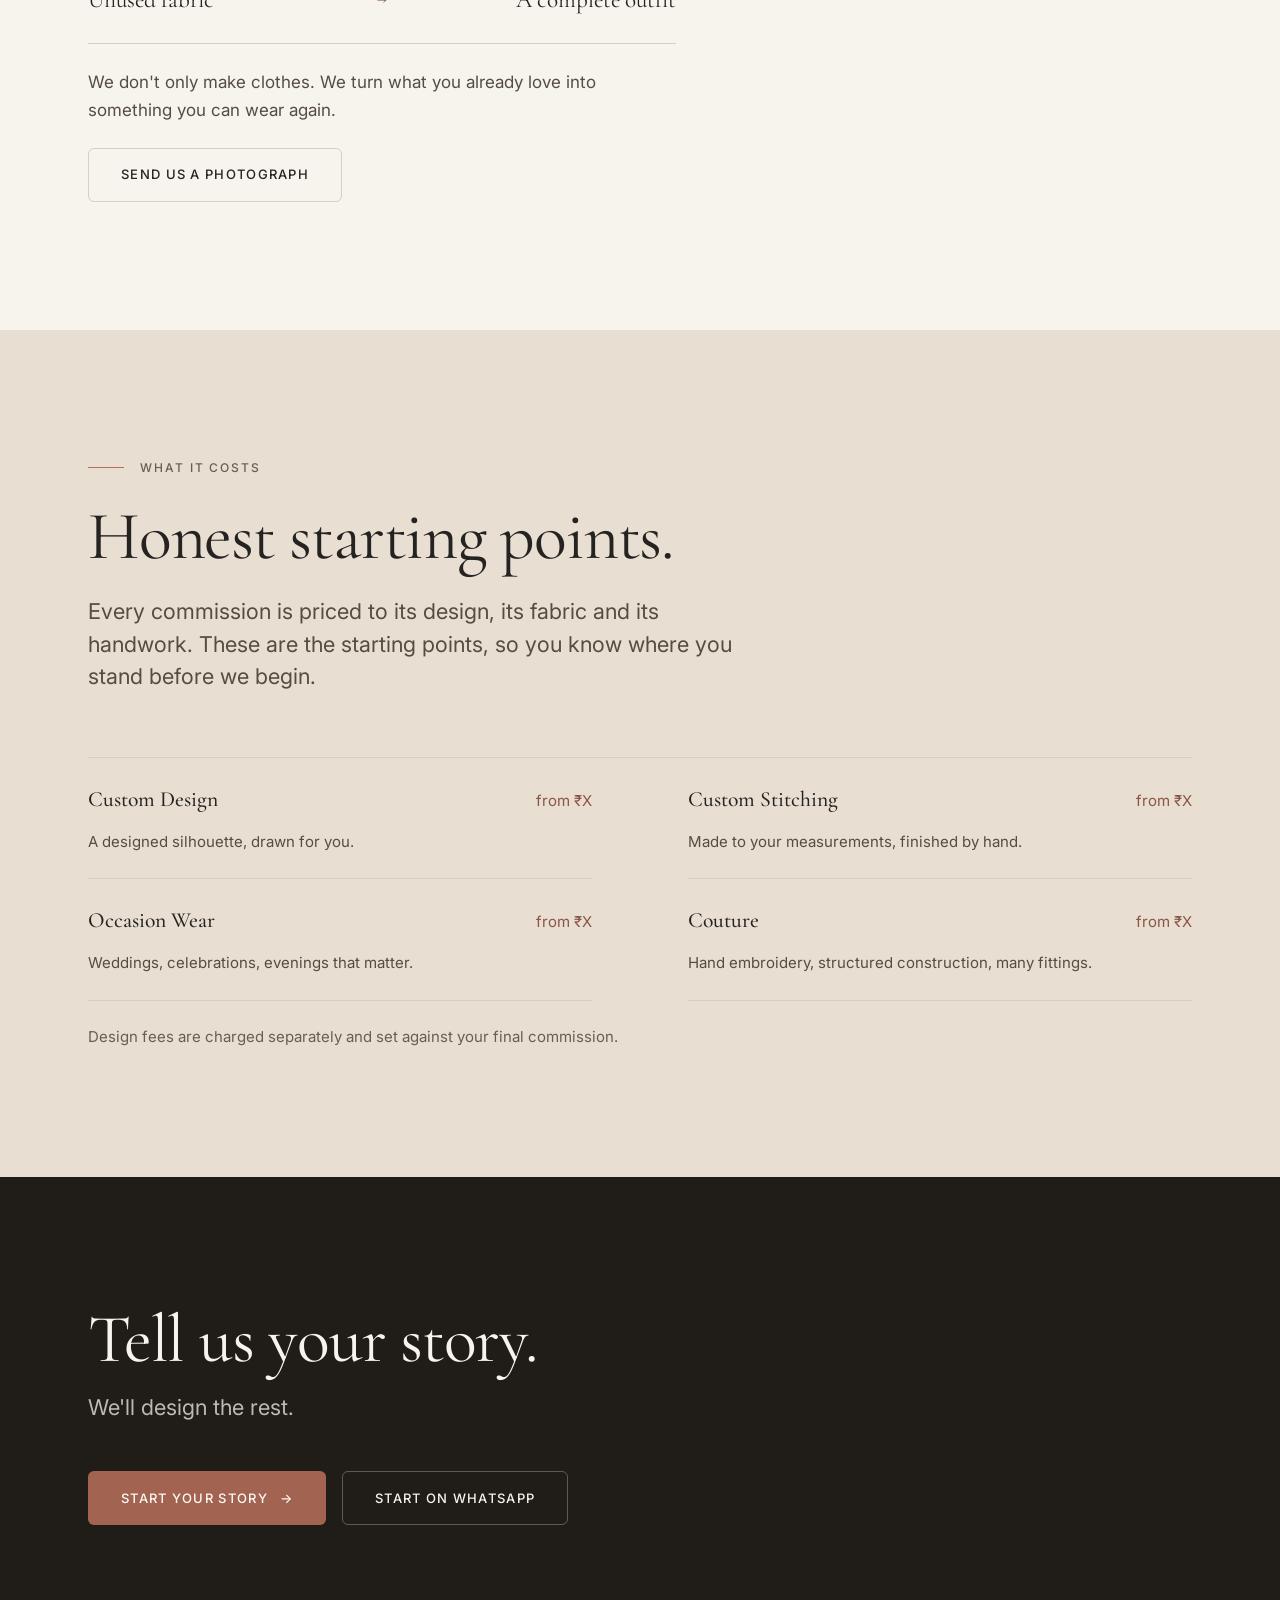
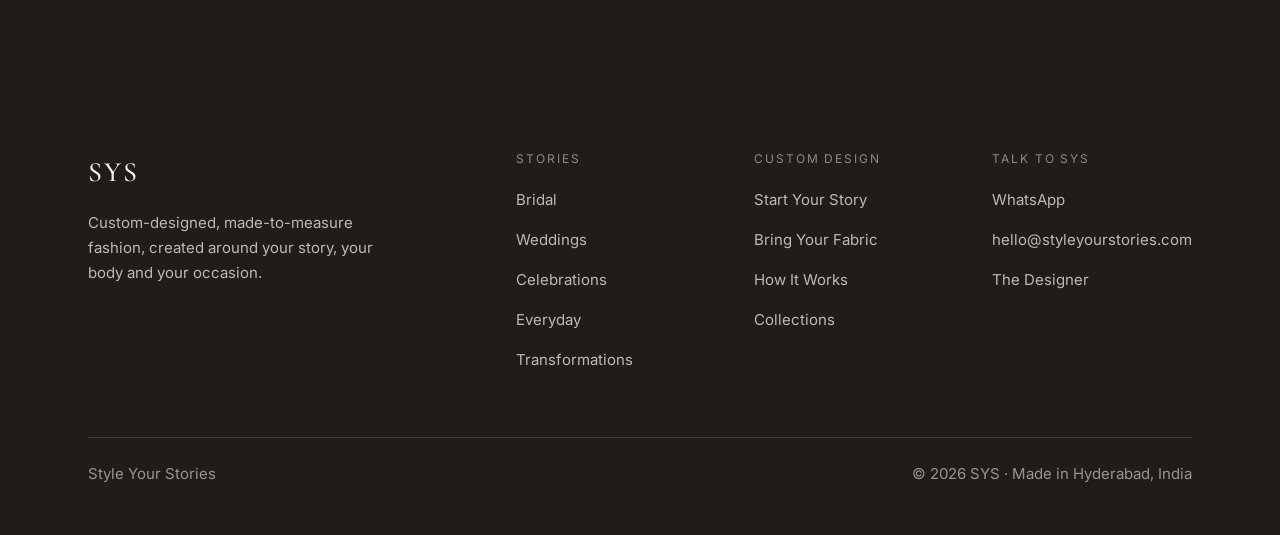
==== commit be5065a8: "Adopt the specified design system: palette, Cormorant Garamond, Story Thread Applies the atelier + d" ====
--- a/site/index.html
+++ b/site/index.html
@@ -7,7 +7,7 @@
 <meta name="description" content="Custom-designed, made-to-measure fashion, created around your story, your body and your occasion.">
 <link rel="preconnect" href="https://fonts.googleapis.com">
 <link rel="preconnect" href="https://fonts.gstatic.com" crossorigin>
-<link href="https://fonts.googleapis.com/css2?family=Fraunces:opsz,wght@9..144,300;9..144,400&family=Inter:wght@400;500&display=swap" rel="stylesheet">
+<link href="https://fonts.googleapis.com/css2?family=Cormorant+Garamond:ital,wght@0,400;0,500;0,600;1,400&family=Inter:wght@400;500&display=swap" rel="stylesheet">
 <link rel="stylesheet" href="assets/css/sys.css">
 </head>
 <body>
@@ -85,7 +85,11 @@
         You don't choose from a rack.<br>We create from your story.
       </h2>
 
-      <div class="steps" style="margin-top: var(--s-8);">
+      <svg class="thread thread--journey" viewBox="0 0 1200 60" preserveAspectRatio="none" aria-hidden="true">
+        <path pathLength="1" d="M0 34 C 160 8, 260 56, 420 32 S 700 6, 860 34 S 1080 56, 1200 26"/>
+      </svg>
+
+      <div class="steps" style="margin-top: var(--s-6);">
         <div>
           <span class="step__num">01</span>
           <h3 class="step__title">Tell us</h3>
--- a/site/assets/css/sys.css
+++ b/site/assets/css/sys.css
@@ -9,27 +9,38 @@
    -------------------------------------------------------------------------- */
 
 :root {
-  /* Colour — warm paper, deep ink, one clay accent. Never gold, never maroon. */
-  --sys-paper:       #FAF7F2;
-  --sys-paper-deep:  #F1EBE1;
-  --sys-ink:         #1F1B16;
-  --sys-ink-soft:    #554D43;
-  --sys-ink-faint:   #726860;   /* 5.09:1 on paper, 4.58:1 on paper-deep */
-  --sys-clay:        #A85F42;   /* fills and rules only — 4.49:1 as text */
-  --sys-clay-text:   #9A5539;   /* clay as TEXT — 5.26:1 on paper, 4.75:1 on deep */
-  --sys-clay-deep:   #8A4B33;
-  --sys-sage:        #6E7A63;
-  --sys-line:        #E2D9CC;
+  /* Colour — Warm Ivory, Deep Charcoal, one Muted Terracotta accent.
+     Never gold, never maroon. Ratio discipline: ~80% neutral, 15% sand, 5% accent. */
+  --sys-paper:       #F7F3ED;   /* Warm Ivory — the ground */
+  --sys-paper-deep:  #E8DED1;   /* Soft Sand — cards, sections, subtle surfaces */
+  --sys-ink:         #242321;   /* Deep Charcoal — 14.2:1 on ivory */
+  --sys-ink-soft:    #554D43;   /* 7.5:1 ivory, 6.3:1 sand */
+  --sys-ink-faint:   #685E56;   /* 5.7:1 ivory, 4.8:1 sand */
+  --sys-clay:        #B56F5B;   /* Muted Terracotta — rules, highlights, active,
+                                   focus. Never text, never under white text
+                                   (3.5:1 as text — fails AA) */
+  --sys-clay-fill:   #A26351;   /* interactive fills — white text reads 4.5:1 */
+  --sys-clay-text:   #8B5546;   /* clay as TEXT — 5.5:1 ivory, 4.5:1 sand */
+  --sys-clay-deep:   #8D5646;   /* fill hover/pressed — 5.7:1 under white */
+  --sys-brass:       #A58A61;   /* Antique Brass — hairline details only, never text */
+  --sys-sage:        #6E7A63;   /* supporting hue, tints and fills */
+  --sys-ok:          #5E6A54;   /* success as text — 5.2:1 */
+  --sys-error:       #96473B;   /* Muted Brick — error as text — 5.8:1 */
+  --sys-line:        #DBCEBD;   /* hairlines */
   --sys-night:       #201C18;
 
+  --radius: 6px;                /* rounded rectangle, never a capsule */
+
   /* Type */
-  --sys-display: "Fraunces", Georgia, "Times New Roman", serif;
+  --sys-display: "Cormorant Garamond", Georgia, "Times New Roman", serif;
   --sys-body: "Inter", -apple-system, BlinkMacSystemFont, "Segoe UI", Roboto,
               Helvetica, Arial, sans-serif;
 
-  --fs-hero:    clamp(3.25rem, 9vw, 6.5rem);
-  --fs-display: clamp(2.5rem, 5.5vw, 4rem);
-  --fs-title:   clamp(1.75rem, 3.2vw, 2.5rem);
+  /* Cormorant runs small on its em square, so the scale sits ~8% above what a
+     workhorse serif would need. */
+  --fs-hero:    clamp(3.5rem, 9vw, 7rem);
+  --fs-display: clamp(2.75rem, 5.5vw, 4.25rem);
+  --fs-title:   clamp(1.9rem, 3.2vw, 2.6rem);
   --fs-lead:    clamp(1.15rem, 1.7vw, 1.4rem);
   --fs-body:    1.0625rem;
   --fs-small:   0.9375rem;
@@ -76,8 +87,8 @@
 
 h1, h2, h3, h4 {
   font-family: var(--sys-display);
-  font-weight: 300;          /* display type is never bold */
-  letter-spacing: -0.025em;
+  font-weight: 400;          /* 400–500 only — Cormorant's 300 is too thin, bold is never the tool */
+  letter-spacing: -0.015em;  /* Cormorant is already narrow; barely any negative tracking */
   line-height: 1.08;
   margin: 0;
   text-wrap: balance;
@@ -178,8 +189,8 @@
   font-weight: 500;
 }
 
-.hero-title    { font-size: var(--fs-hero);    letter-spacing: -0.035em; line-height: 0.98; }
-.display-title { font-size: var(--fs-display); letter-spacing: -0.03em;  line-height: 1.02; }
+.hero-title    { font-size: var(--fs-hero);    letter-spacing: -0.02em; line-height: 0.98; }
+.display-title { font-size: var(--fs-display); letter-spacing: -0.018em; line-height: 1.02; }
 .section-title { font-size: var(--fs-title);   line-height: 1.12; }
 
 .lead {
@@ -202,14 +213,15 @@
 
 .pull-quote {
   font-family: var(--sys-display);
-  font-weight: 300;
-  font-size: clamp(1.5rem, 3vw, 2.15rem);
+  font-weight: 400;
+  font-style: italic;         /* the designer's-note voice — never an actual script font */
+  font-size: clamp(1.65rem, 3vw, 2.35rem);
   line-height: 1.25;
   letter-spacing: -0.02em;
   max-width: 22ch;
 }
 
-.serif { font-family: var(--sys-display); font-weight: 300; }
+.serif { font-family: var(--sys-display); font-weight: 400; }
 
 /* --------------------------------------------------------------------------
    5. Buttons — exactly two, and one primary per viewport
@@ -218,12 +230,13 @@
 .btn {
   display: inline-flex; align-items: center; justify-content: center; gap: var(--s-2);
   padding: 0.95rem var(--s-5);
-  font-size: var(--fs-small);
+  font-size: 0.8125rem;
   font-weight: 500;
-  letter-spacing: 0.04em;
+  letter-spacing: 0.1em;
+  text-transform: uppercase;
   text-decoration: none;
   border: 1px solid transparent;
-  border-radius: 2px;            /* considered, not a capsule */
+  border-radius: var(--radius);  /* rounded rectangle, not a capsule */
   cursor: pointer;
   background: none;
   transition: background var(--t-fast), color var(--t-fast),
@@ -232,8 +245,9 @@
 }
 .btn:active { transform: translateY(1px); }
 
-.btn--primary { background: var(--sys-clay); color: #FFF9F5; }
+.btn--primary { background: var(--sys-clay-fill); color: #FFF9F5; }
 .btn--primary:hover { background: var(--sys-clay-deep); }
+.btn--primary::after { content: "→"; }   /* gap on .btn spaces it */
 
 .btn--ghost { border-color: var(--sys-line); color: var(--sys-ink); }
 .btn--ghost:hover { border-color: var(--sys-ink); }
@@ -269,7 +283,7 @@
 
 .site-header {
   position: sticky; top: 0; z-index: 100;
-  background: rgba(250, 247, 242, 0.92);
+  background: rgba(247, 243, 237, 0.92);
   backdrop-filter: saturate(140%) blur(10px);
   border-bottom: 1px solid transparent;
   transition: border-color var(--t-fast);
@@ -283,8 +297,8 @@
 
 .wordmark { text-decoration: none; display: flex; align-items: baseline; gap: var(--s-2); }
 .wordmark__mark {
-  font-family: var(--sys-display); font-weight: 400;
-  font-size: 1.6rem; letter-spacing: 0.08em;
+  font-family: var(--sys-display); font-weight: 500;
+  font-size: 1.75rem; letter-spacing: 0.08em;
 }
 .wordmark__sub {
   font-size: var(--fs-label); letter-spacing: 0.18em; text-transform: uppercase;
@@ -306,7 +320,7 @@
 
 .nav-toggle {
   display: inline-flex; align-items: center; gap: var(--s-2);
-  border: 1px solid var(--sys-line); border-radius: 2px;
+  border: 1px solid var(--sys-line); border-radius: var(--radius);
   padding: 0.6rem var(--s-3); cursor: pointer;
   font-size: var(--fs-label); letter-spacing: 0.1em; text-transform: uppercase;
 }
@@ -320,8 +334,8 @@
 .nav-panel[hidden] { display: none; }
 .nav-panel a {
   display: block; text-decoration: none;
-  font-family: var(--sys-display); font-weight: 300;
-  font-size: 1.6rem; letter-spacing: -0.02em;
+  font-family: var(--sys-display); font-weight: 400;
+  font-size: 1.75rem; letter-spacing: -0.01em;
   padding-block: var(--s-2);
 }
 
@@ -380,11 +394,11 @@
 @media (min-width: 800px) { .steps { grid-template-columns: repeat(3, 1fr); gap: var(--s-7); } }
 
 .step__num {
-  font-family: var(--sys-display); font-weight: 300;
-  font-size: 1.5rem; color: var(--sys-clay-text);
+  font-family: var(--sys-display); font-weight: 400;
+  font-size: 1.6rem; color: var(--sys-clay-text);
   display: block; margin-bottom: var(--s-3);
 }
-.step__title { font-size: 1.5rem; margin-bottom: var(--s-2); }
+.step__title { font-size: 1.65rem; margin-bottom: var(--s-2); }
 
 .process { border-top: 1px solid var(--sys-line); }
 .process__item {
@@ -401,9 +415,9 @@
   .process--three .process__item { grid-template-columns: 5rem 16rem 1fr; }
 }
 .process__num {
-  font-family: var(--sys-display); font-size: 1.15rem; color: var(--sys-clay-text);
-}
-.process__title { font-family: var(--sys-display); font-weight: 400; font-size: 1.25rem; }
+  font-family: var(--sys-display); font-size: 1.25rem; color: var(--sys-clay-text);
+}
+.process__title { font-family: var(--sys-display); font-weight: 500; font-size: 1.4rem; }
 .process__body { color: var(--sys-ink-soft); font-size: var(--fs-small); grid-column: 2 / -1; }
 @media (min-width: 800px) { .process--three .process__body { grid-column: 3; } }
 
@@ -416,14 +430,14 @@
 .chip {
   display: inline-flex; align-items: center;
   padding: 0.8rem var(--s-4);
-  border: 1px solid var(--sys-line); border-radius: 2px;
+  border: 1px solid var(--sys-line); border-radius: var(--radius);
   background: none; text-decoration: none; cursor: pointer;
   font-size: var(--fs-small);
   transition: border-color var(--t-fast), background var(--t-fast), color var(--t-fast);
 }
 .chip:hover { border-color: var(--sys-clay); color: var(--sys-clay-text); }
 .chip[aria-pressed="true"], .chip[data-selected="true"] {
-  background: var(--sys-clay); border-color: var(--sys-clay); color: #FFF9F5;
+  background: var(--sys-clay-fill); border-color: var(--sys-clay-fill); color: #FFF9F5;
 }
 .chip--wide { padding-inline: var(--s-5); }
 .chip--quiet { border-style: dashed; color: var(--sys-ink-soft); }
@@ -470,8 +484,8 @@
 .story .ph { transition: opacity var(--t-fast); }
 .story:hover .ph { opacity: 0.88; }
 .story__title {
-  font-family: var(--sys-display); font-weight: 400;
-  font-size: 1.4rem; letter-spacing: -0.015em;
+  font-family: var(--sys-display); font-weight: 500;
+  font-size: 1.55rem; letter-spacing: -0.01em;
   margin-top: var(--s-4); margin-bottom: var(--s-2);
 }
 .story__want { color: var(--sys-ink-soft); font-size: var(--fs-small); }
@@ -504,7 +518,7 @@
   border-bottom: 1px solid var(--sys-line);
   align-items: baseline;
 }
-.price__name { font-family: var(--sys-display); font-weight: 400; font-size: 1.25rem; }
+.price__name { font-family: var(--sys-display); font-weight: 500; font-size: 1.35rem; }
 .price__from { font-size: var(--fs-small); color: var(--sys-clay-text); white-space: nowrap; }
 .price__note { grid-column: 1 / -1; font-size: var(--fs-small); color: var(--sys-ink-soft); }
 
@@ -518,8 +532,8 @@
   align-items: center;
   padding-block: var(--s-4);
   border-bottom: 1px solid var(--sys-line);
-  font-family: var(--sys-display); font-weight: 300;
-  font-size: clamp(1.05rem, 2vw, 1.35rem);
+  font-family: var(--sys-display); font-weight: 400;
+  font-size: clamp(1.15rem, 2vw, 1.45rem);
 }
 .fabric-list .arrow { color: var(--sys-clay-text); font-size: var(--fs-small); }
 .fabric-list .to { text-align: right; }
@@ -537,7 +551,7 @@
   padding: 0.9rem var(--s-3);
   background: #fff;
   border: 1px solid var(--sys-line);
-  border-radius: 2px;
+  border-radius: var(--radius);
   transition: border-color var(--t-fast);
 }
 .input:focus, .textarea:focus, .select:focus { border-color: var(--sys-clay); outline-offset: 1px; }
@@ -568,8 +582,8 @@
   color: var(--sys-ink-faint); margin-bottom: var(--s-3);
 }
 .flow__question {
-  font-family: var(--sys-display); font-weight: 300;
-  font-size: clamp(1.9rem, 4vw, 2.75rem); letter-spacing: -0.03em; line-height: 1.06;
+  font-family: var(--sys-display); font-weight: 400;
+  font-size: clamp(2.1rem, 4vw, 3rem); letter-spacing: -0.018em; line-height: 1.06;
   margin-bottom: var(--s-3);
 }
 .flow__nav {
@@ -579,7 +593,7 @@
 }
 
 .uploads {
-  border: 1px dashed var(--sys-line); border-radius: 2px;
+  border: 1px dashed var(--sys-line); border-radius: var(--radius);
   padding: var(--s-6) var(--s-4); text-align: center;
   transition: border-color var(--t-fast), background var(--t-fast);
   cursor: pointer;
@@ -634,13 +648,39 @@
 }
 
 /* --------------------------------------------------------------------------
+   16b. The thread — when a story begins, a thin thread draws itself across
+   the screen. The one signature micro-interaction; docs/04-design-system.md §6.
+   -------------------------------------------------------------------------- */
+
+.thread { display: block; width: 100%; height: 28px; color: var(--sys-clay); }
+.thread path {
+  fill: none;
+  stroke: currentColor;
+  stroke-width: 1.5;
+  stroke-linecap: round;
+  stroke-dasharray: 1;      /* pathLength="1" on the SVG normalises the length */
+  stroke-dashoffset: 1;
+  transition: stroke-dashoffset 1100ms var(--ease) 120ms;
+}
+[data-thread] .thread path { stroke-dashoffset: 0; }
+
+/* The thread also travels the interface structurally — connecting the steps of
+   a journey (homepage model, order tracking). It draws when its section reveals,
+   and is simply there when JavaScript is not. */
+.thread--journey { height: 56px; margin-top: var(--s-7); }
+.reveal[data-shown="true"] .thread path { stroke-dashoffset: 0; transition-duration: 1600ms; }
+html:not(.js) .thread path { stroke-dashoffset: 0; }
+/* Under reduced motion the global rule zeroes the transition, so the thread
+   is simply there, already drawn, the moment the confirmation appears. */
+
+/* --------------------------------------------------------------------------
    17. WhatsApp affordance
    -------------------------------------------------------------------------- */
 
 .wa-bar {
   display: flex; flex-wrap: wrap; align-items: center; justify-content: space-between;
   gap: var(--s-3);
-  border: 1px solid var(--sys-line); border-radius: 2px;
+  border: 1px solid var(--sys-line); border-radius: var(--radius);
   padding: var(--s-4) var(--s-5);
 }
 .section--night .wa-bar { border-color: rgba(250, 247, 242, 0.2); }
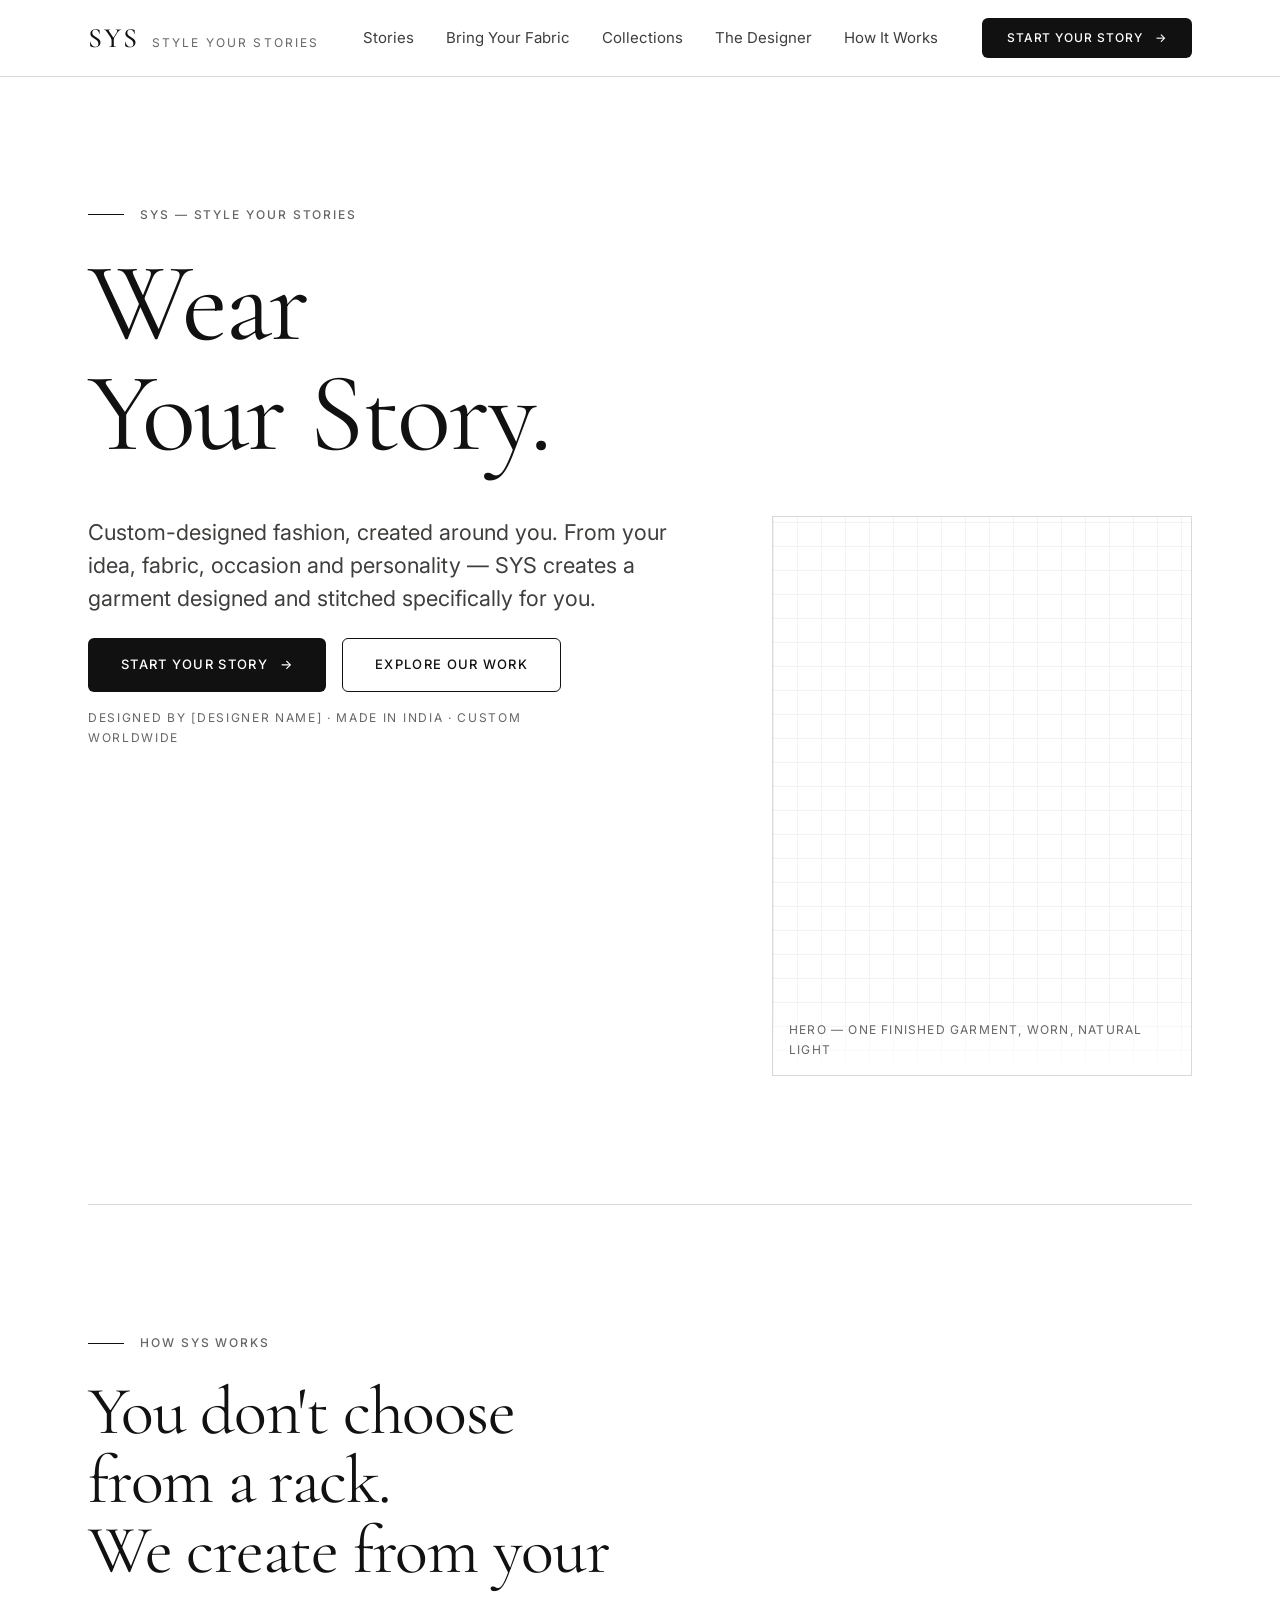
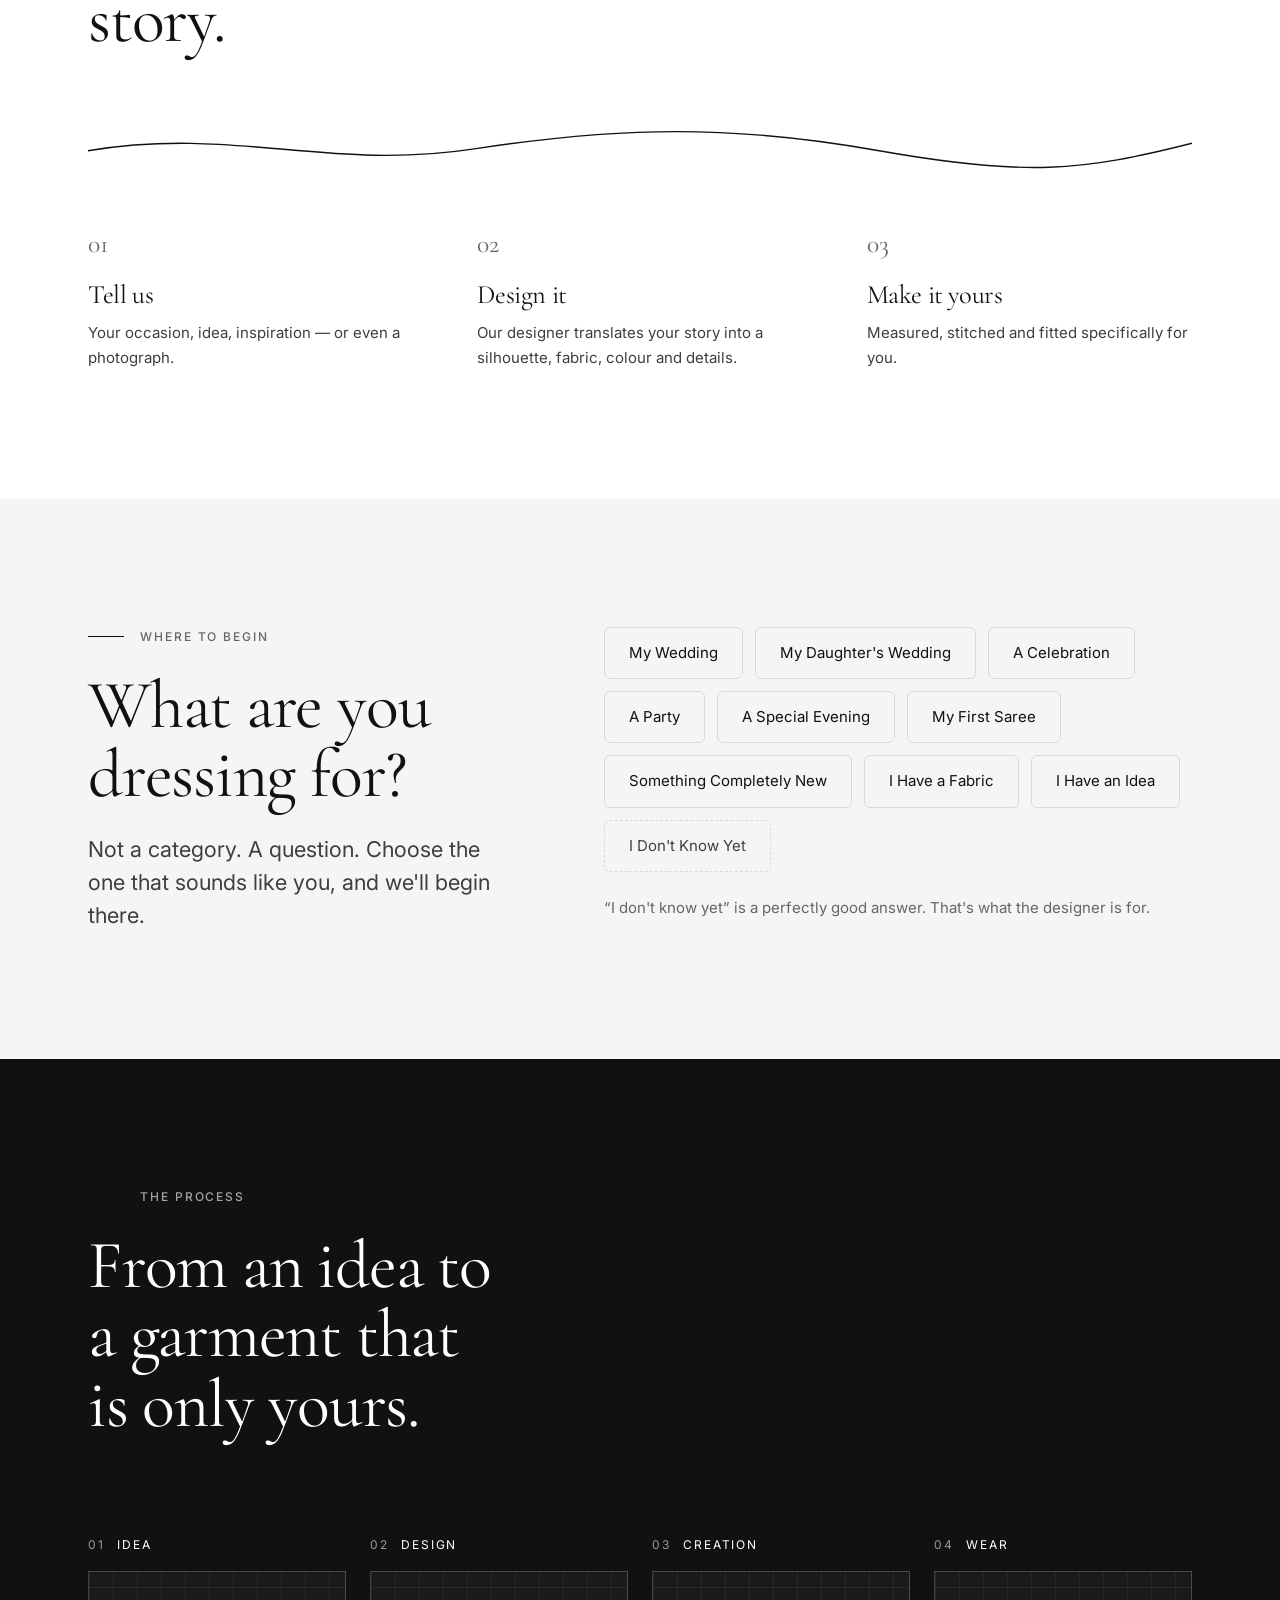
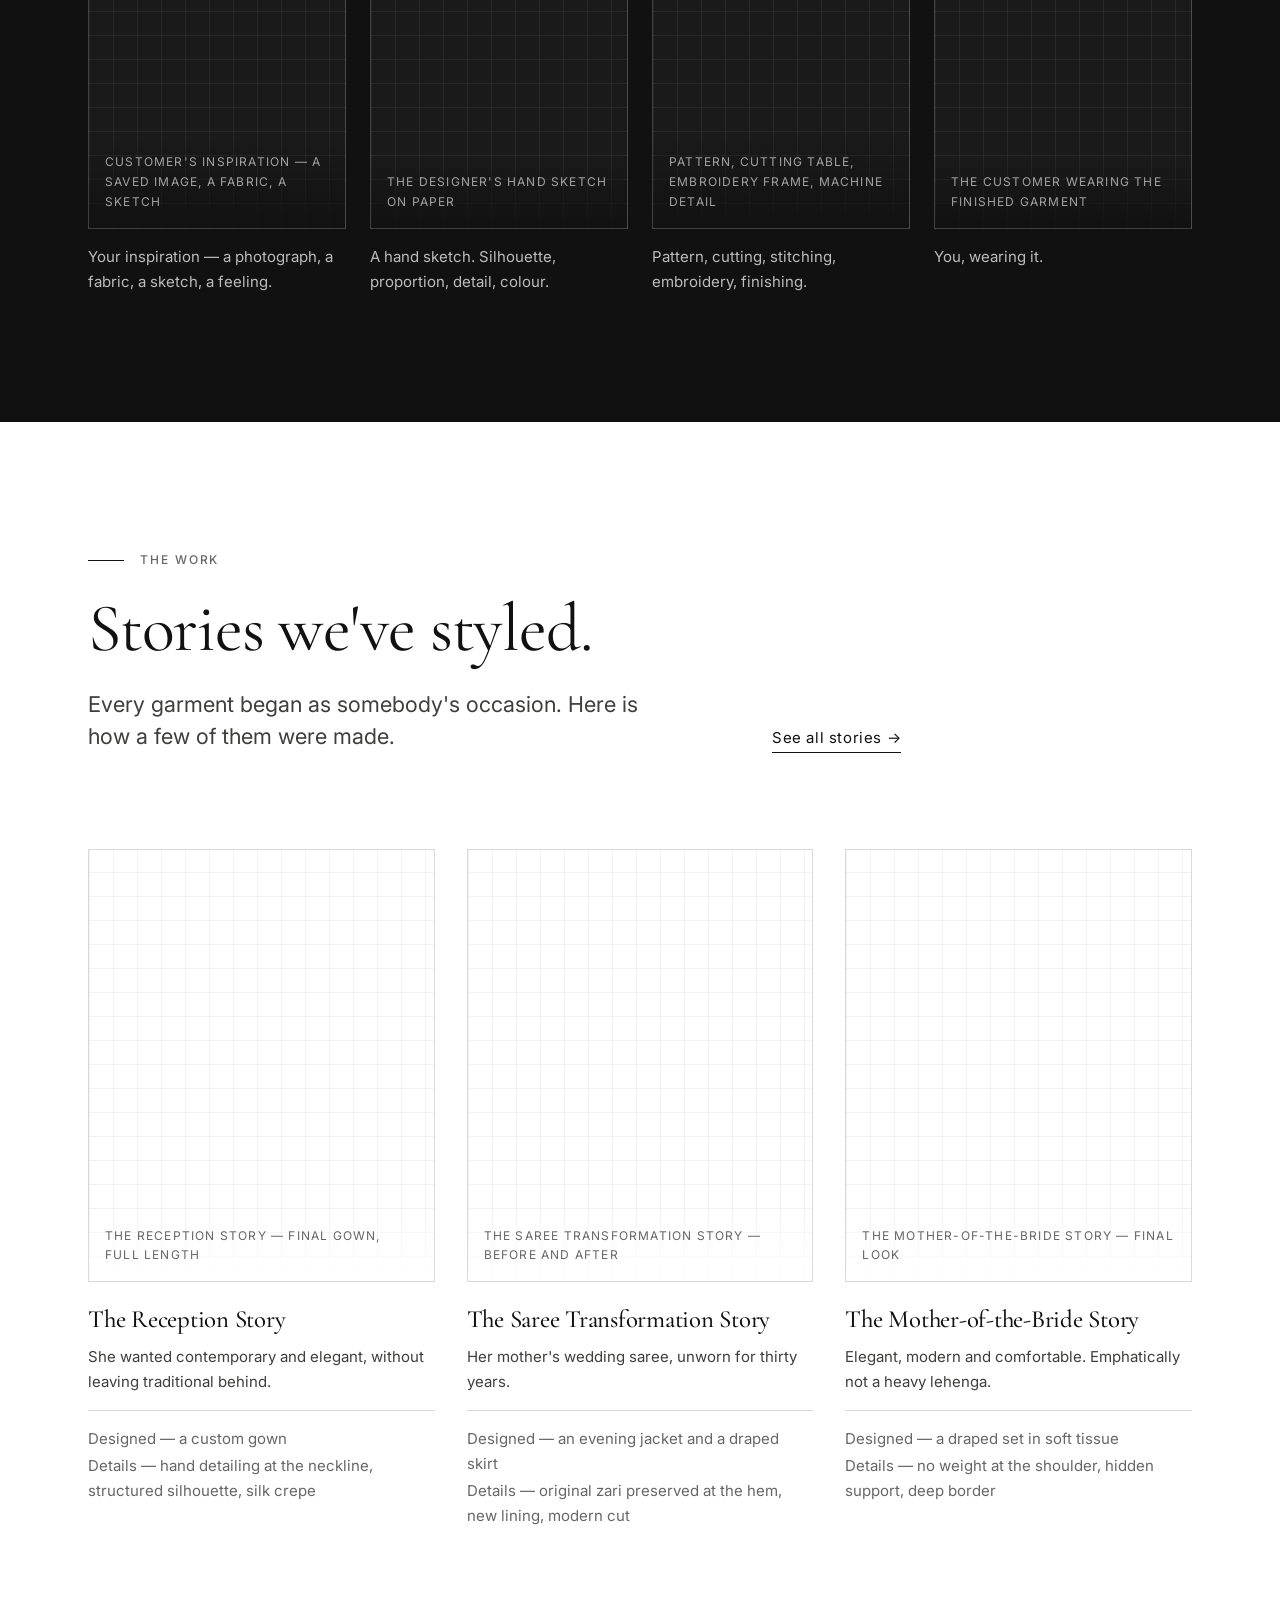
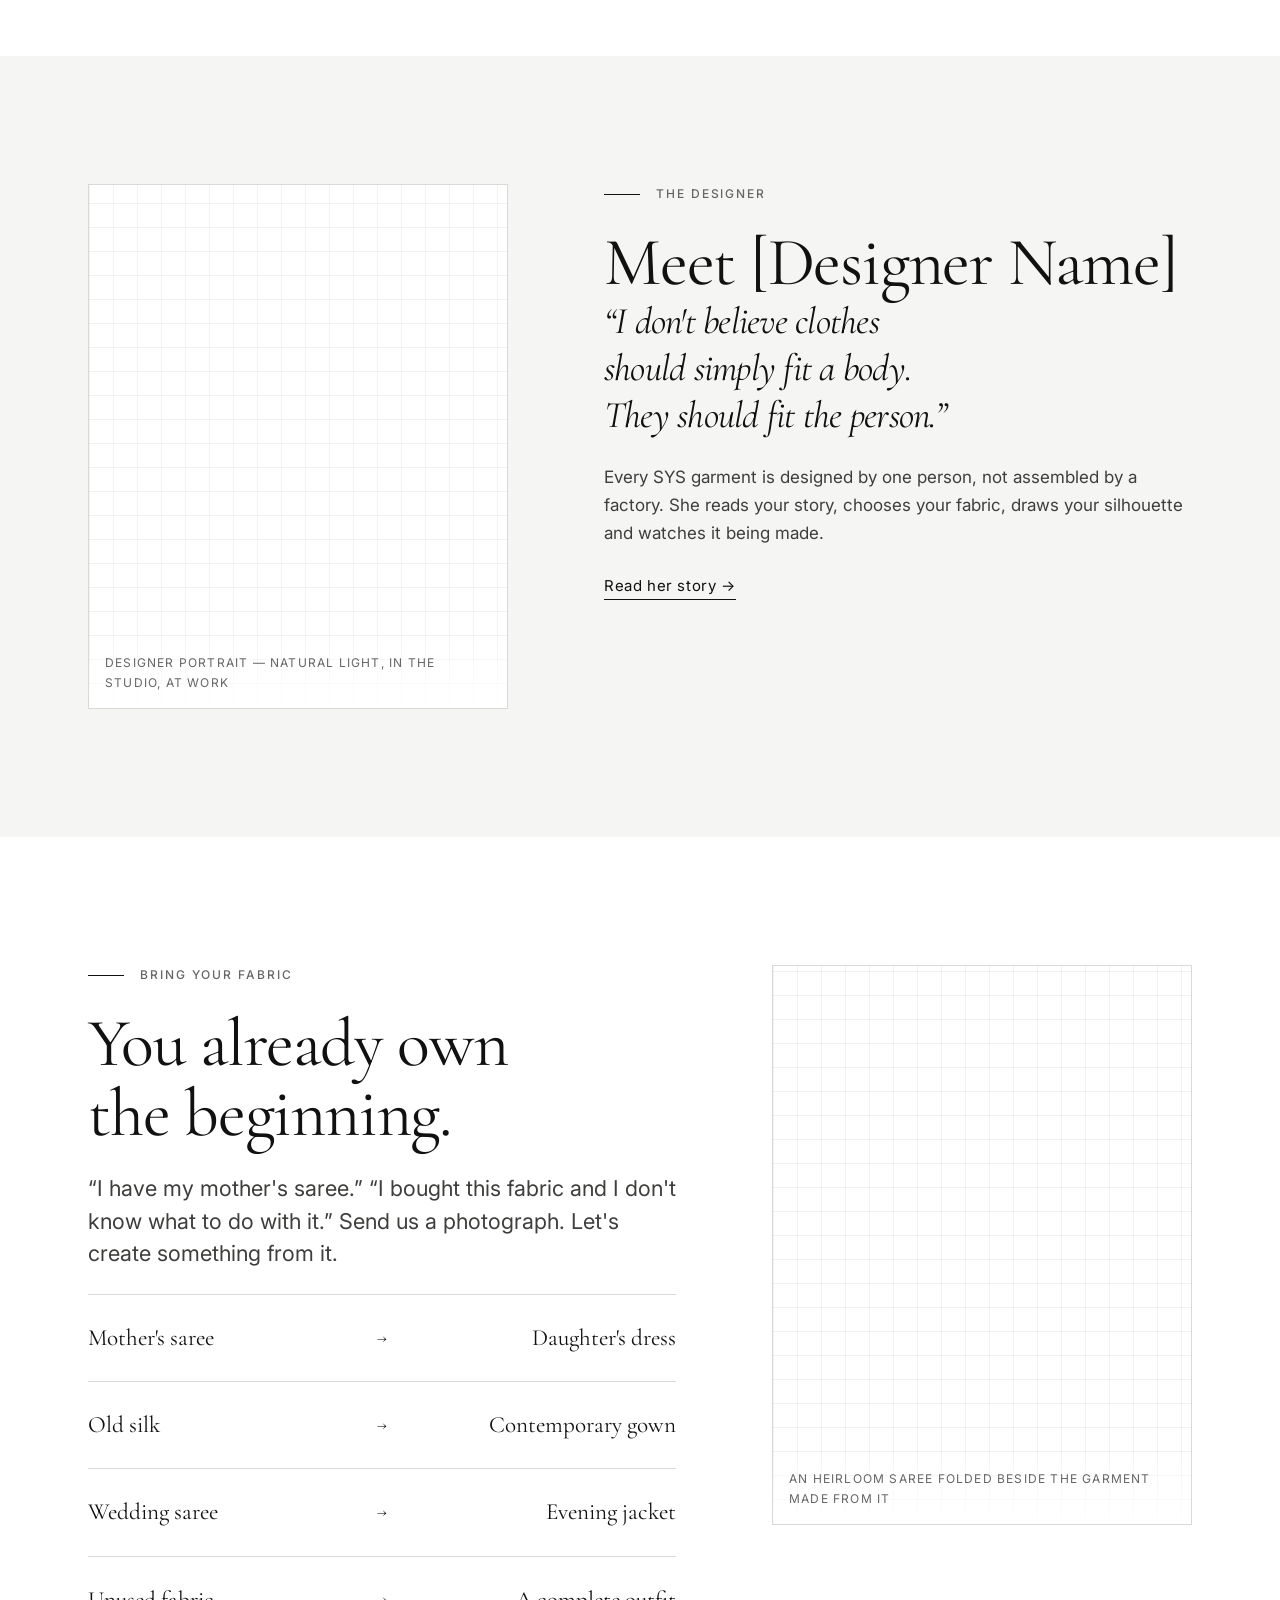
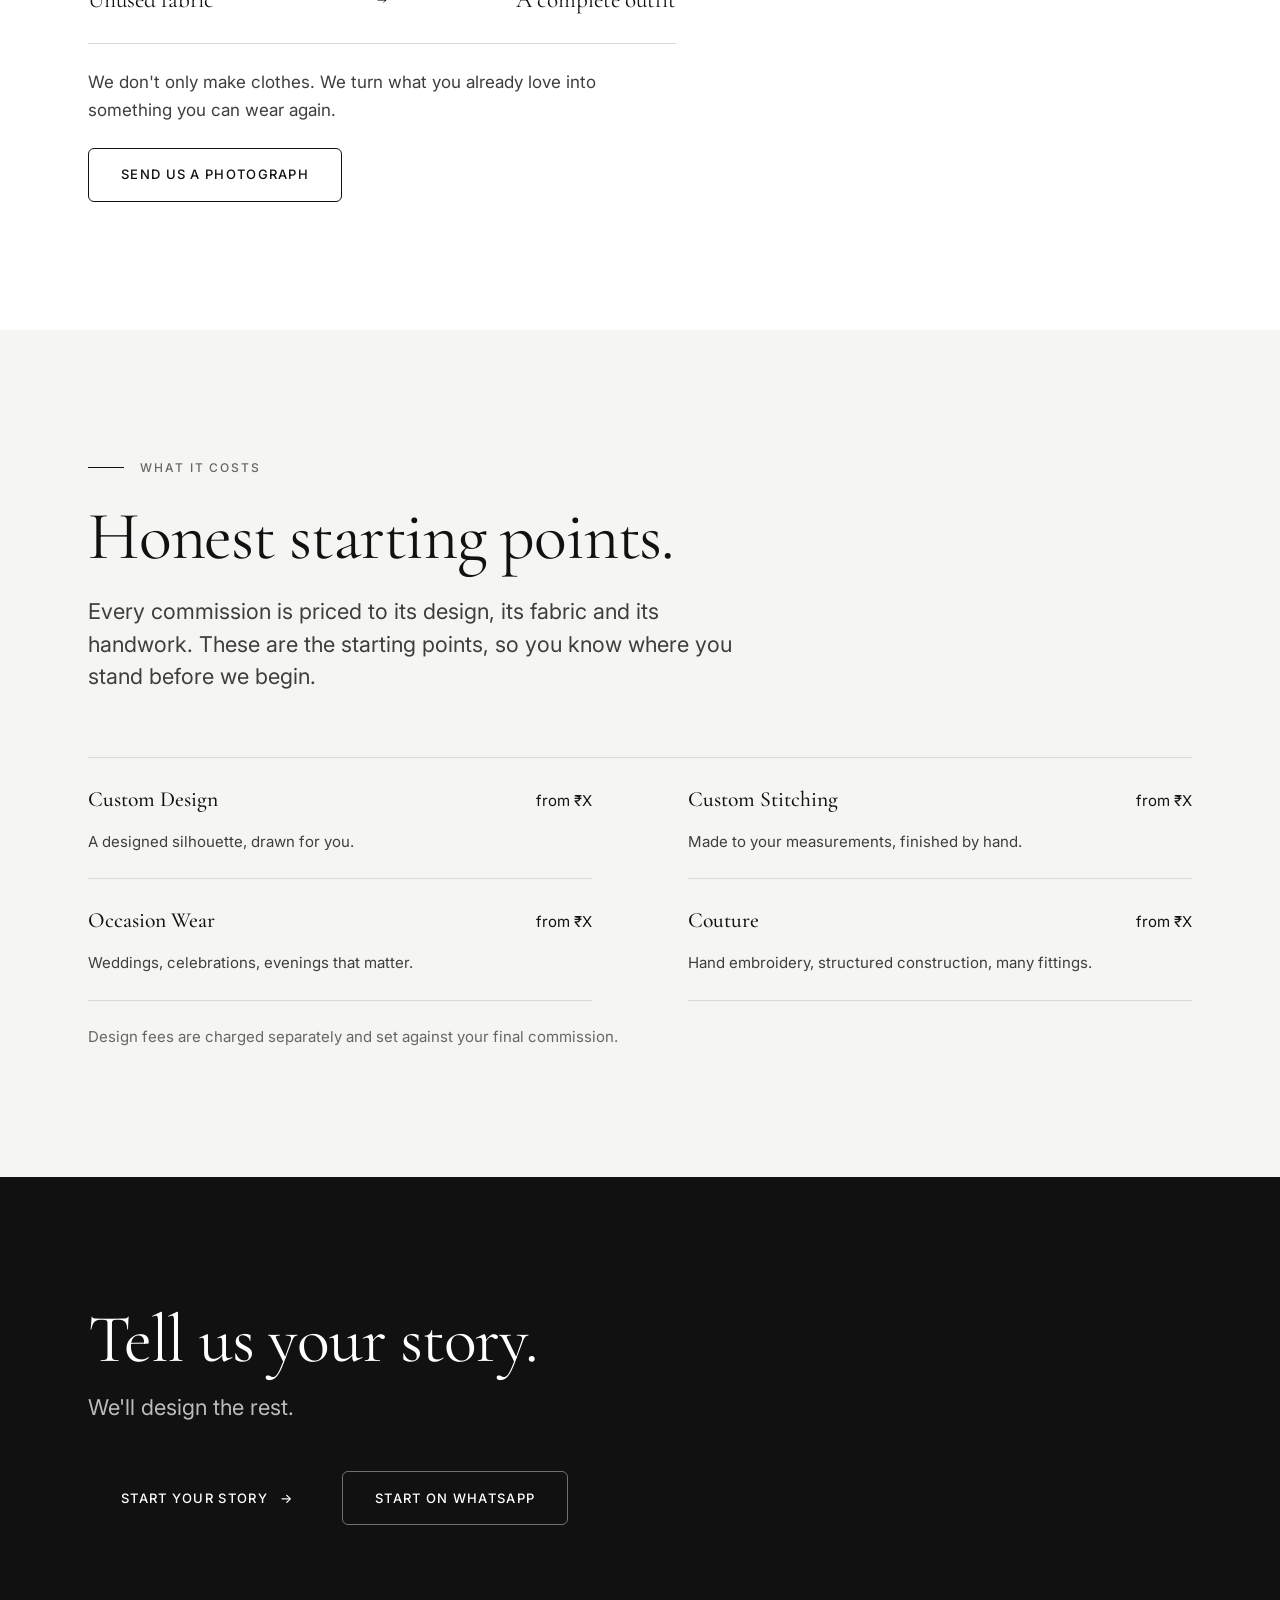
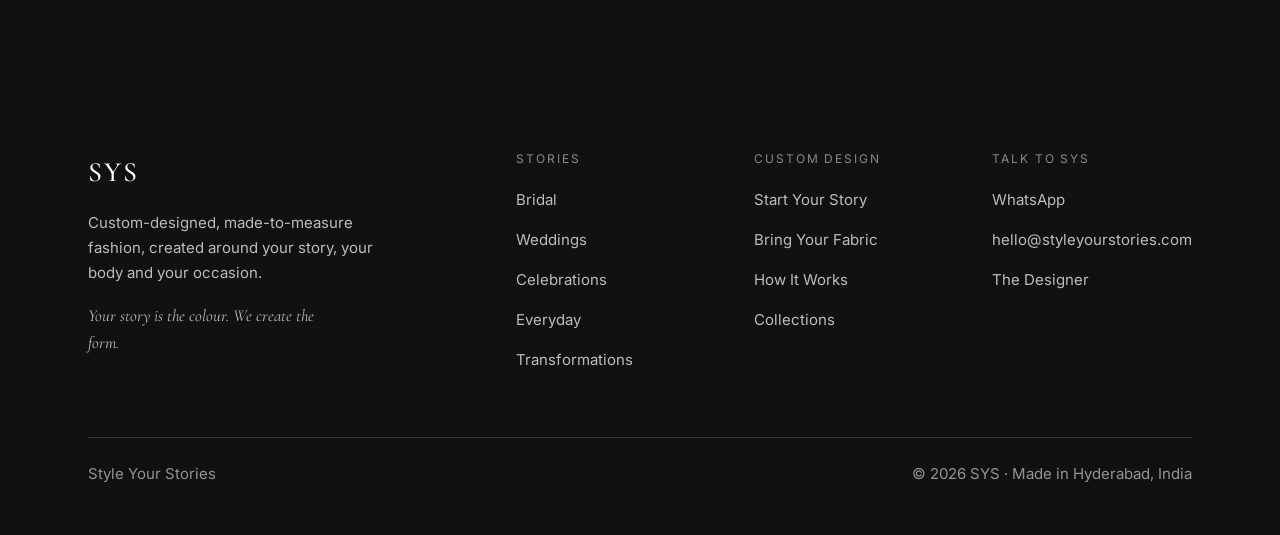
==== commit 03b544df: "Adopt Monochrome Luxury: white, near black, grey hierarchy, no accent Replaces the terracotta system" ====
--- a/site/index.html
+++ b/site/index.html
@@ -176,7 +176,7 @@
           </p>
         </div>
         <div class="transform__frame">
-          <div class="transform__label"><span>04</span><span>Final</span></div>
+          <div class="transform__label"><span>04</span><span>Wear</span></div>
           <div class="ph ph--square" data-shot="The customer wearing the finished garment"></div>
           <p class="transform__caption small">You, wearing it.</p>
         </div>
@@ -250,7 +250,7 @@
             <h2 class="display-title">Meet <span data-sys="designer">[Designer Name]</span></h2>
           </div>
 
-          <blockquote class="pull-quote" style="margin: 0; color: var(--sys-clay-text);">
+          <blockquote class="pull-quote" style="margin: 0; color: var(--sys-ink);">
             “I don't believe clothes should simply fit a body. They should fit the person.”
           </blockquote>
 
@@ -363,9 +363,12 @@
         <div class="wordmark" style="margin-bottom: var(--s-3);">
           <span class="wordmark__mark">SYS</span>
         </div>
-        <p class="small" style="color: rgba(250,247,242,.72); max-width: 34ch;">
+        <p class="small" style="color: rgba(255,255,255,.72); max-width: 34ch;">
           Custom-designed, made-to-measure fashion, created around your story, your body
           and your occasion.
+        </p>
+        <p class="small" style="color: rgba(255,255,255,.72); max-width: 34ch; margin-top: var(--s-3); font-family: var(--sys-display); font-style: italic; font-size: 1.05rem;">
+          Your story is the colour. We create the form.
         </p>
       </div>
 
--- a/site/assets/css/sys.css
+++ b/site/assets/css/sys.css
@@ -9,25 +9,18 @@
    -------------------------------------------------------------------------- */
 
 :root {
-  /* Colour — Warm Ivory, Deep Charcoal, one Muted Terracotta accent.
-     Never gold, never maroon. Ratio discipline: ~80% neutral, 15% sand, 5% accent. */
-  --sys-paper:       #F7F3ED;   /* Warm Ivory — the ground */
-  --sys-paper-deep:  #E8DED1;   /* Soft Sand — cards, sections, subtle surfaces */
-  --sys-ink:         #242321;   /* Deep Charcoal — 14.2:1 on ivory */
-  --sys-ink-soft:    #554D43;   /* 7.5:1 ivory, 6.3:1 sand */
-  --sys-ink-faint:   #685E56;   /* 5.7:1 ivory, 4.8:1 sand */
-  --sys-clay:        #B56F5B;   /* Muted Terracotta — rules, highlights, active,
-                                   focus. Never text, never under white text
-                                   (3.5:1 as text — fails AA) */
-  --sys-clay-fill:   #A26351;   /* interactive fills — white text reads 4.5:1 */
-  --sys-clay-text:   #8B5546;   /* clay as TEXT — 5.5:1 ivory, 4.5:1 sand */
-  --sys-clay-deep:   #8D5646;   /* fill hover/pressed — 5.7:1 under white */
-  --sys-brass:       #A58A61;   /* Antique Brass — hairline details only, never text */
-  --sys-sage:        #6E7A63;   /* supporting hue, tints and fills */
-  --sys-ok:          #5E6A54;   /* success as text — 5.2:1 */
-  --sys-error:       #96473B;   /* Muted Brick — error as text — 5.8:1 */
-  --sys-line:        #DBCEBD;   /* hairlines */
-  --sys-night:       #201C18;
+  /* Colour — Monochrome Luxury. No brown, no gold, no accent colour.
+     The photography, fabrics and garments themselves are the colour.
+     Ratio discipline: ~90% white, 7% black, 3% grey hierarchy. */
+  --sys-paper:       #FFFFFF;   /* Pure White — the ground */
+  --sys-paper-deep:  #F5F5F3;   /* Soft Grey — secondary surfaces */
+  --sys-ink:         #111111;   /* Near Black — primary text, primary button, dark
+                                   sections. 18.9:1 on white */
+  --sys-ink-soft:    #3E3E3C;   /* dark grey — secondary information, 10.9:1 */
+  --sys-ink-faint:   #666666;   /* Mid Grey — descriptions, captions, numbers.
+                                   5.7:1 white, 5.3:1 soft grey */
+  --sys-line:        #D9D9D6;   /* Light Grey — borders, upcoming states */
+  --sys-night:       #111111;   /* dark sections are the same near black */
 
   --radius: 6px;                /* rounded rectangle, never a capsule */
 
@@ -103,12 +96,12 @@
 button, input, textarea, select { font: inherit; color: inherit; }
 
 :focus-visible {
-  outline: 2px solid var(--sys-clay);
+  outline: 2px solid var(--sys-ink);
   outline-offset: 3px;
   border-radius: 1px;
 }
 
-::selection { background: var(--sys-clay); color: #fff; }
+::selection { background: var(--sys-ink); color: #fff; }
 
 #main, [id] { scroll-margin-top: 92px; }
 
@@ -147,11 +140,11 @@
 .section--night {
   background: var(--sys-night);
   color: var(--sys-paper);
-  --sys-clay-text: #C07A5C;      /* 4.98:1 on night */
-}
-.section--night .eyebrow__text { color: rgba(250, 247, 242, 0.62); }
+  --sys-ink-faint: #9A9A9A;      /* mid grey legible on near black — 6.4:1 */
+}
+.section--night .eyebrow__text { color: rgba(255, 255, 255, 0.62); }
 .section--night .lead,
-.section--night .muted { color: rgba(250, 247, 242, 0.72); }
+.section--night .muted { color: rgba(255, 255, 255, 0.72); }
 
 .rule { height: 1px; background: var(--sys-line); border: 0; margin: 0; }
 
@@ -179,7 +172,7 @@
   margin-bottom: var(--s-4);
 }
 .eyebrow::before {
-  content: ""; width: 36px; height: 1px; background: var(--sys-clay); flex: none;
+  content: ""; width: 36px; height: 1px; background: var(--sys-ink); flex: none;
 }
 .eyebrow__text {
   font-size: var(--fs-label);
@@ -245,17 +238,18 @@
 }
 .btn:active { transform: translateY(1px); }
 
-.btn--primary { background: var(--sys-clay-fill); color: #FFF9F5; }
-.btn--primary:hover { background: var(--sys-clay-deep); }
+.btn--primary { background: var(--sys-ink); color: #FFFFFF; }
+.btn--primary:hover { background: #000000; }
 .btn--primary::after { content: "→"; }   /* gap on .btn spaces it */
 
-.btn--ghost { border-color: var(--sys-line); color: var(--sys-ink); }
-.btn--ghost:hover { border-color: var(--sys-ink); }
+.btn--ghost { border-color: var(--sys-ink); color: var(--sys-ink); background: var(--sys-paper); }
+.btn--ghost:hover { background: var(--sys-ink); color: #FFFFFF; }
 
 .section--night .btn--ghost {
-  border-color: rgba(250, 247, 242, 0.28); color: var(--sys-paper);
-}
-.section--night .btn--ghost:hover { border-color: var(--sys-paper); }
+  background: transparent;                    /* the night ground shows through */
+  border-color: rgba(255, 255, 255, 0.4); color: #FFFFFF;
+}
+.section--night .btn--ghost:hover { background: #FFFFFF; color: var(--sys-ink); border-color: #FFFFFF; }
 
 .btn--sm { padding: 0.6rem var(--s-4); font-size: var(--fs-label); letter-spacing: 0.08em; }
 .btn--block { width: 100%; }
@@ -269,7 +263,7 @@
   font-size: var(--fs-small);
   letter-spacing: 0.04em;
   padding-bottom: 2px;
-  background-image: linear-gradient(var(--sys-clay), var(--sys-clay));
+  background-image: linear-gradient(var(--sys-ink), var(--sys-ink));
   background-size: 100% 1px;
   background-position: 0 100%;
   background-repeat: no-repeat;
@@ -283,12 +277,10 @@
 
 .site-header {
   position: sticky; top: 0; z-index: 100;
-  background: rgba(247, 243, 237, 0.92);
+  background: rgba(255, 255, 255, 0.94);
   backdrop-filter: saturate(140%) blur(10px);
-  border-bottom: 1px solid transparent;
-  transition: border-color var(--t-fast);
-}
-.site-header[data-scrolled="true"] { border-bottom-color: var(--sys-line); }
+  border-bottom: 1px solid var(--sys-line);   /* very thin, always there, no shadow */
+}
 
 .site-header__inner {
   display: flex; align-items: center; justify-content: space-between;
@@ -343,33 +335,34 @@
   background: var(--sys-night); color: var(--sys-paper);
   padding-block: var(--s-8) var(--s-6);
 }
-.site-footer a { text-decoration: none; color: rgba(250, 247, 242, 0.72); }
+.site-footer a { text-decoration: none; color: rgba(255, 255, 255, 0.72); }
 .site-footer a:hover { color: var(--sys-paper); }
 .footer-grid { display: grid; gap: var(--s-6); }
 @media (min-width: 800px) { .footer-grid { grid-template-columns: 2fr 1fr 1fr 1fr; } }
 .footer-heading {
   font-size: var(--fs-label); letter-spacing: 0.16em; text-transform: uppercase;
-  color: rgba(250, 247, 242, 0.5); margin-bottom: var(--s-3);
+  color: rgba(255, 255, 255, 0.5); margin-bottom: var(--s-3);
 }
 .footer-list li + li { margin-top: var(--s-2); }
 .footer-list a { font-size: var(--fs-small); }
 .footer-bottom {
   margin-top: var(--s-7); padding-top: var(--s-4);
-  border-top: 1px solid rgba(250, 247, 242, 0.14);
+  border-top: 1px solid rgba(255, 255, 255, 0.14);
   display: flex; flex-wrap: wrap; gap: var(--s-3); justify-content: space-between;
-  font-size: var(--fs-small); color: rgba(250, 247, 242, 0.55);
-}
-
-/* --------------------------------------------------------------------------
-   7. Placeholders — a named brief, never a grey box
+  font-size: var(--fs-small); color: rgba(255, 255, 255, 0.55);
+}
+
+/* --------------------------------------------------------------------------
+   7. Placeholders — graph paper awaiting the photograph; a named brief
    -------------------------------------------------------------------------- */
 
 .ph {
   position: relative;
   display: flex; align-items: flex-end;
-  background:
-    linear-gradient(135deg, rgba(168, 95, 66, 0.10), rgba(110, 122, 99, 0.10)),
-    var(--sys-paper-deep);
+  background-color: var(--sys-paper);
+  background-image:
+    repeating-linear-gradient(90deg, rgba(17, 17, 17, 0.05) 0 1px, transparent 1px 24px),
+    repeating-linear-gradient(0deg,  rgba(17, 17, 17, 0.05) 0 1px, transparent 1px 24px);
   border: 1px solid var(--sys-line);
   overflow: hidden;
 }
@@ -379,7 +372,7 @@
   padding: var(--s-3);
   font-size: var(--fs-label); letter-spacing: 0.1em; text-transform: uppercase;
   color: var(--sys-ink-faint);
-  background: linear-gradient(to top, rgba(250, 247, 242, 0.92), rgba(250, 247, 242, 0));
+  background: linear-gradient(to top, rgba(255, 255, 255, 0.94), rgba(255, 255, 255, 0));
 }
 .ph--portrait { aspect-ratio: 4 / 5; }
 .ph--process  { aspect-ratio: 3 / 2; }
@@ -395,7 +388,7 @@
 
 .step__num {
   font-family: var(--sys-display); font-weight: 400;
-  font-size: 1.6rem; color: var(--sys-clay-text);
+  font-size: 1.6rem; color: var(--sys-ink-faint);
   display: block; margin-bottom: var(--s-3);
 }
 .step__title { font-size: 1.65rem; margin-bottom: var(--s-2); }
@@ -415,7 +408,7 @@
   .process--three .process__item { grid-template-columns: 5rem 16rem 1fr; }
 }
 .process__num {
-  font-family: var(--sys-display); font-size: 1.25rem; color: var(--sys-clay-text);
+  font-family: var(--sys-display); font-size: 1.25rem; color: var(--sys-ink-faint);
 }
 .process__title { font-family: var(--sys-display); font-weight: 500; font-size: 1.4rem; }
 .process__body { color: var(--sys-ink-soft); font-size: var(--fs-small); grid-column: 2 / -1; }
@@ -435,9 +428,9 @@
   font-size: var(--fs-small);
   transition: border-color var(--t-fast), background var(--t-fast), color var(--t-fast);
 }
-.chip:hover { border-color: var(--sys-clay); color: var(--sys-clay-text); }
+.chip:hover { border-color: var(--sys-ink); color: var(--sys-ink); }
 .chip[aria-pressed="true"], .chip[data-selected="true"] {
-  background: var(--sys-clay-fill); border-color: var(--sys-clay-fill); color: #FFF9F5;
+  background: var(--sys-ink); border-color: var(--sys-ink); color: #FFFFFF;
 }
 .chip--wide { padding-inline: var(--s-5); }
 .chip--quiet { border-style: dashed; color: var(--sys-ink-soft); }
@@ -456,21 +449,22 @@
   margin-bottom: var(--s-3);
   font-size: var(--fs-label); letter-spacing: 0.16em; text-transform: uppercase;
 }
-.transform__label span:first-child { color: var(--sys-clay-text); }
+.transform__label span:first-child { color: var(--sys-ink-faint); }
 .transform__caption { margin-top: var(--s-3); font-size: var(--fs-small); }
 
 .section--night .ph {
-  background:
-    linear-gradient(135deg, rgba(168, 95, 66, 0.22), rgba(110, 122, 99, 0.16)),
-    #2A251F;
-  border-color: rgba(250, 247, 242, 0.14);
+  background-color: #1A1A1A;
+  background-image:
+    repeating-linear-gradient(90deg, rgba(255, 255, 255, 0.06) 0 1px, transparent 1px 24px),
+    repeating-linear-gradient(0deg,  rgba(255, 255, 255, 0.06) 0 1px, transparent 1px 24px);
+  border-color: rgba(255, 255, 255, 0.16);
 }
 .section--night .ph::after {
-  color: rgba(250, 247, 242, 0.6);
-  background: linear-gradient(to top, rgba(32, 28, 24, 0.94), rgba(32, 28, 24, 0));
-}
-.section--night .transform__caption { color: rgba(250, 247, 242, 0.72); }
-.section--night .rule { background: rgba(250, 247, 242, 0.16); }
+  color: rgba(255, 255, 255, 0.6);
+  background: linear-gradient(to top, rgba(17, 17, 17, 0.94), rgba(17, 17, 17, 0));
+}
+.section--night .transform__caption { color: rgba(255, 255, 255, 0.72); }
+.section--night .rule { background: rgba(255, 255, 255, 0.16); }
 
 /* --------------------------------------------------------------------------
    11. Story cards — no border, no shadow, no fill
@@ -519,7 +513,7 @@
   align-items: baseline;
 }
 .price__name { font-family: var(--sys-display); font-weight: 500; font-size: 1.35rem; }
-.price__from { font-size: var(--fs-small); color: var(--sys-clay-text); white-space: nowrap; }
+.price__from { font-size: var(--fs-small); color: var(--sys-ink); white-space: nowrap; }
 .price__note { grid-column: 1 / -1; font-size: var(--fs-small); color: var(--sys-ink-soft); }
 
 /* --------------------------------------------------------------------------
@@ -535,7 +529,7 @@
   font-family: var(--sys-display); font-weight: 400;
   font-size: clamp(1.15rem, 2vw, 1.45rem);
 }
-.fabric-list .arrow { color: var(--sys-clay-text); font-size: var(--fs-small); }
+.fabric-list .arrow { color: var(--sys-ink); font-size: var(--fs-small); }  /* the black arrow */
 .fabric-list .to { text-align: right; }
 
 /* --------------------------------------------------------------------------
@@ -554,7 +548,7 @@
   border-radius: var(--radius);
   transition: border-color var(--t-fast);
 }
-.input:focus, .textarea:focus, .select:focus { border-color: var(--sys-clay); outline-offset: 1px; }
+.input:focus, .textarea:focus, .select:focus { border-color: var(--sys-ink); outline-offset: 1px; }
 .textarea { min-height: 9rem; resize: vertical; line-height: 1.6; }
 
 .flow { max-width: 720px; margin-inline: auto; }
@@ -567,7 +561,8 @@
   height: 2px; flex: 1; background: var(--sys-line);
   transition: background var(--t-slow);
 }
-.flow__dot[data-state="done"], .flow__dot[data-state="current"] { background: var(--sys-clay); }
+.flow__dot[data-state="current"] { background: var(--sys-ink); }
+.flow__dot[data-state="done"] { background: var(--sys-ink-faint); }
 
 .flow__step { display: none; }
 .flow__step[data-active="true"] { display: block; }
@@ -599,7 +594,7 @@
   cursor: pointer;
 }
 .uploads:hover, .uploads[data-drag="true"] {
-  border-color: var(--sys-clay); background: rgba(168, 95, 66, 0.04);
+  border-color: var(--sys-ink); background: rgba(17, 17, 17, 0.02);
 }
 
 .thumbs { display: grid; grid-template-columns: repeat(auto-fill, minmax(96px, 1fr)); gap: var(--s-2); margin-top: var(--s-4); }
@@ -652,7 +647,7 @@
    the screen. The one signature micro-interaction; docs/04-design-system.md §6.
    -------------------------------------------------------------------------- */
 
-.thread { display: block; width: 100%; height: 28px; color: var(--sys-clay); }
+.thread { display: block; width: 100%; height: 28px; color: var(--sys-ink); }
 .thread path {
   fill: none;
   stroke: currentColor;
@@ -683,7 +678,7 @@
   border: 1px solid var(--sys-line); border-radius: var(--radius);
   padding: var(--s-4) var(--s-5);
 }
-.section--night .wa-bar { border-color: rgba(250, 247, 242, 0.2); }
+.section--night .wa-bar { border-color: rgba(255, 255, 255, 0.2); }
 
 @media print {
   .site-header, .site-footer, .btn { display: none; }
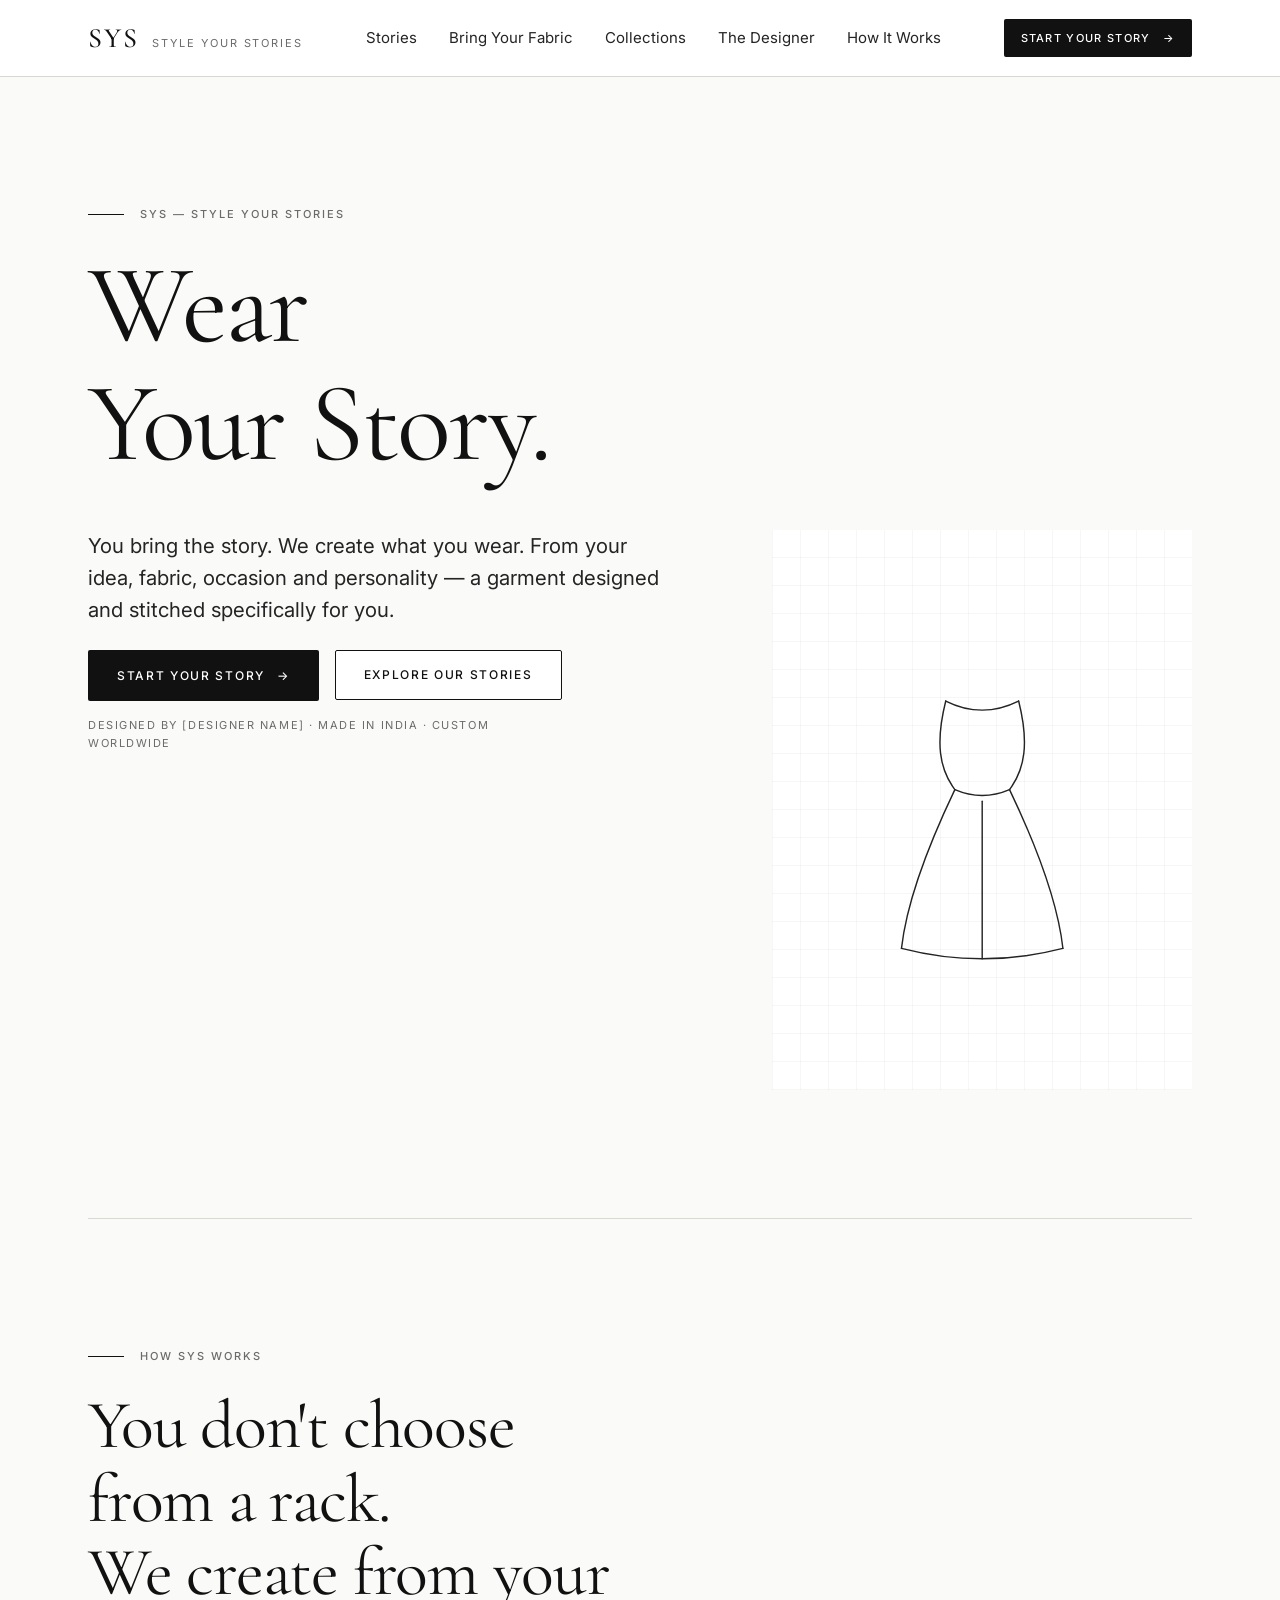
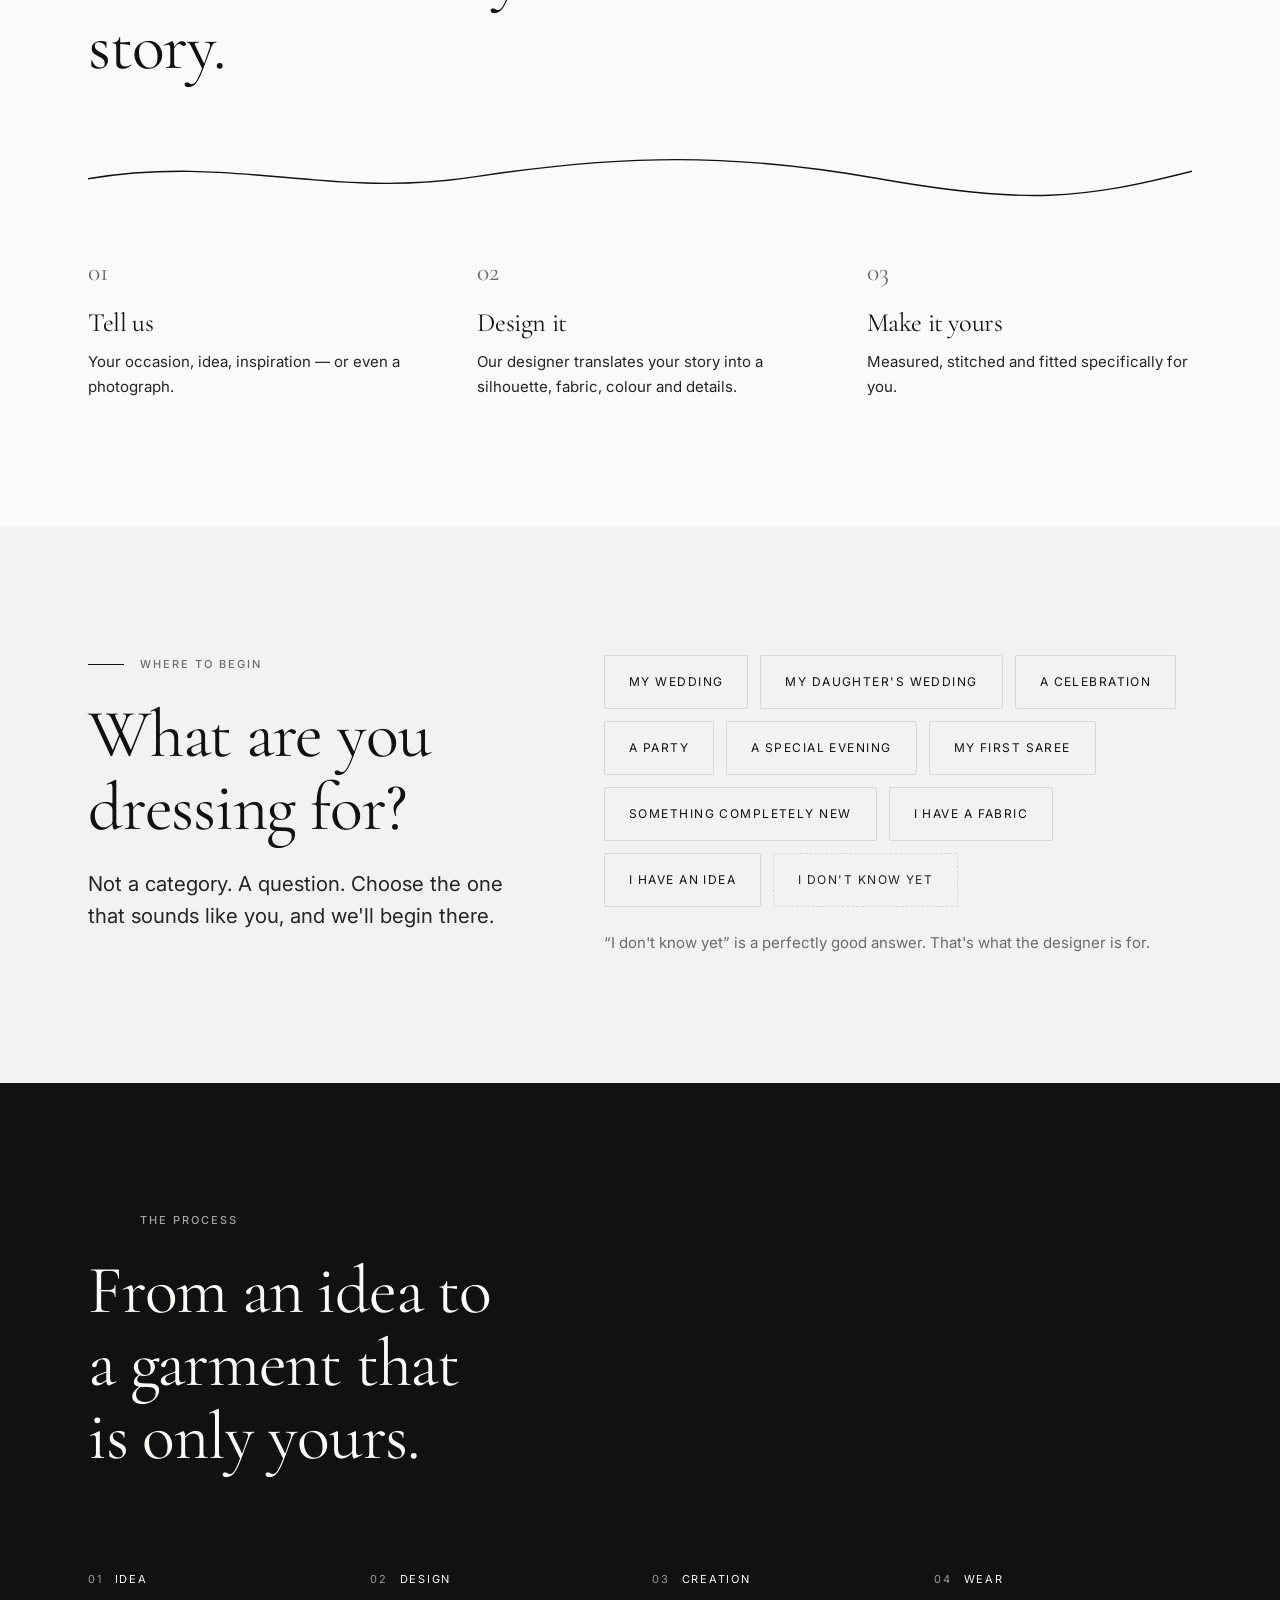
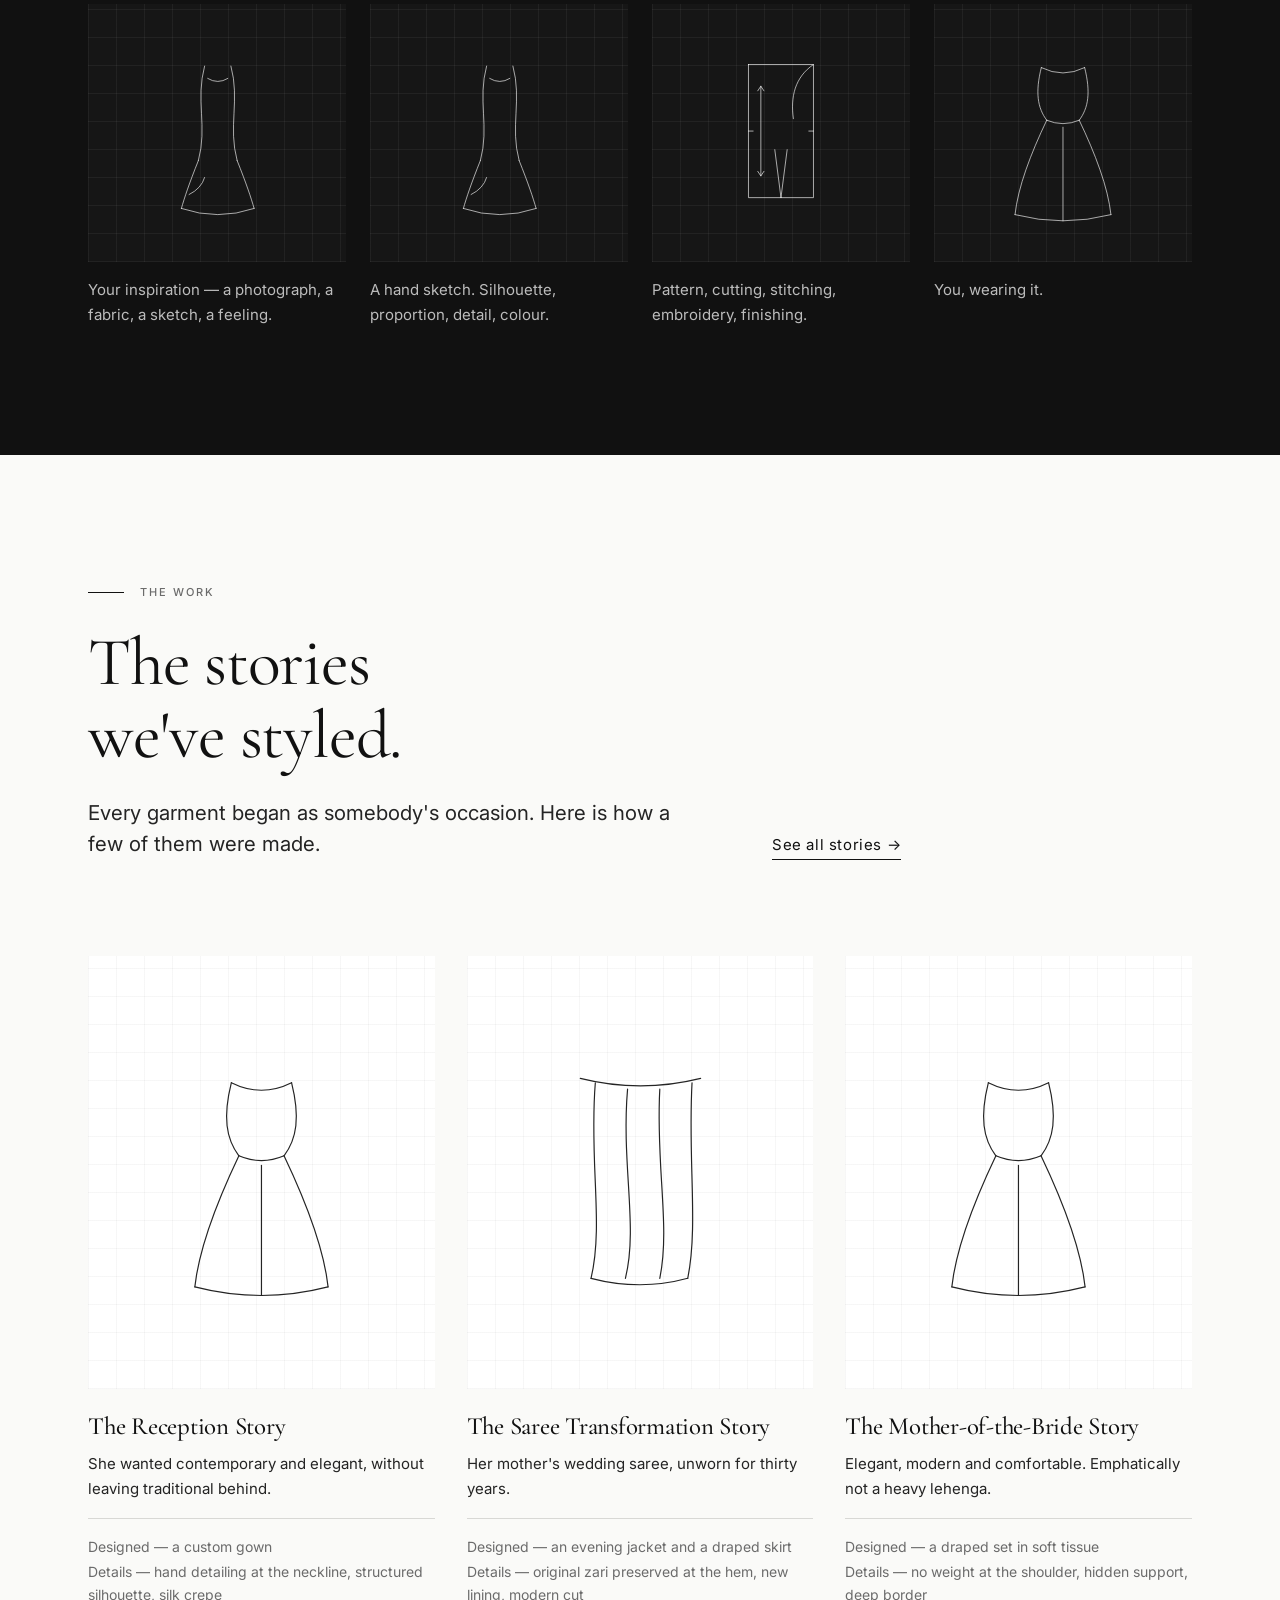
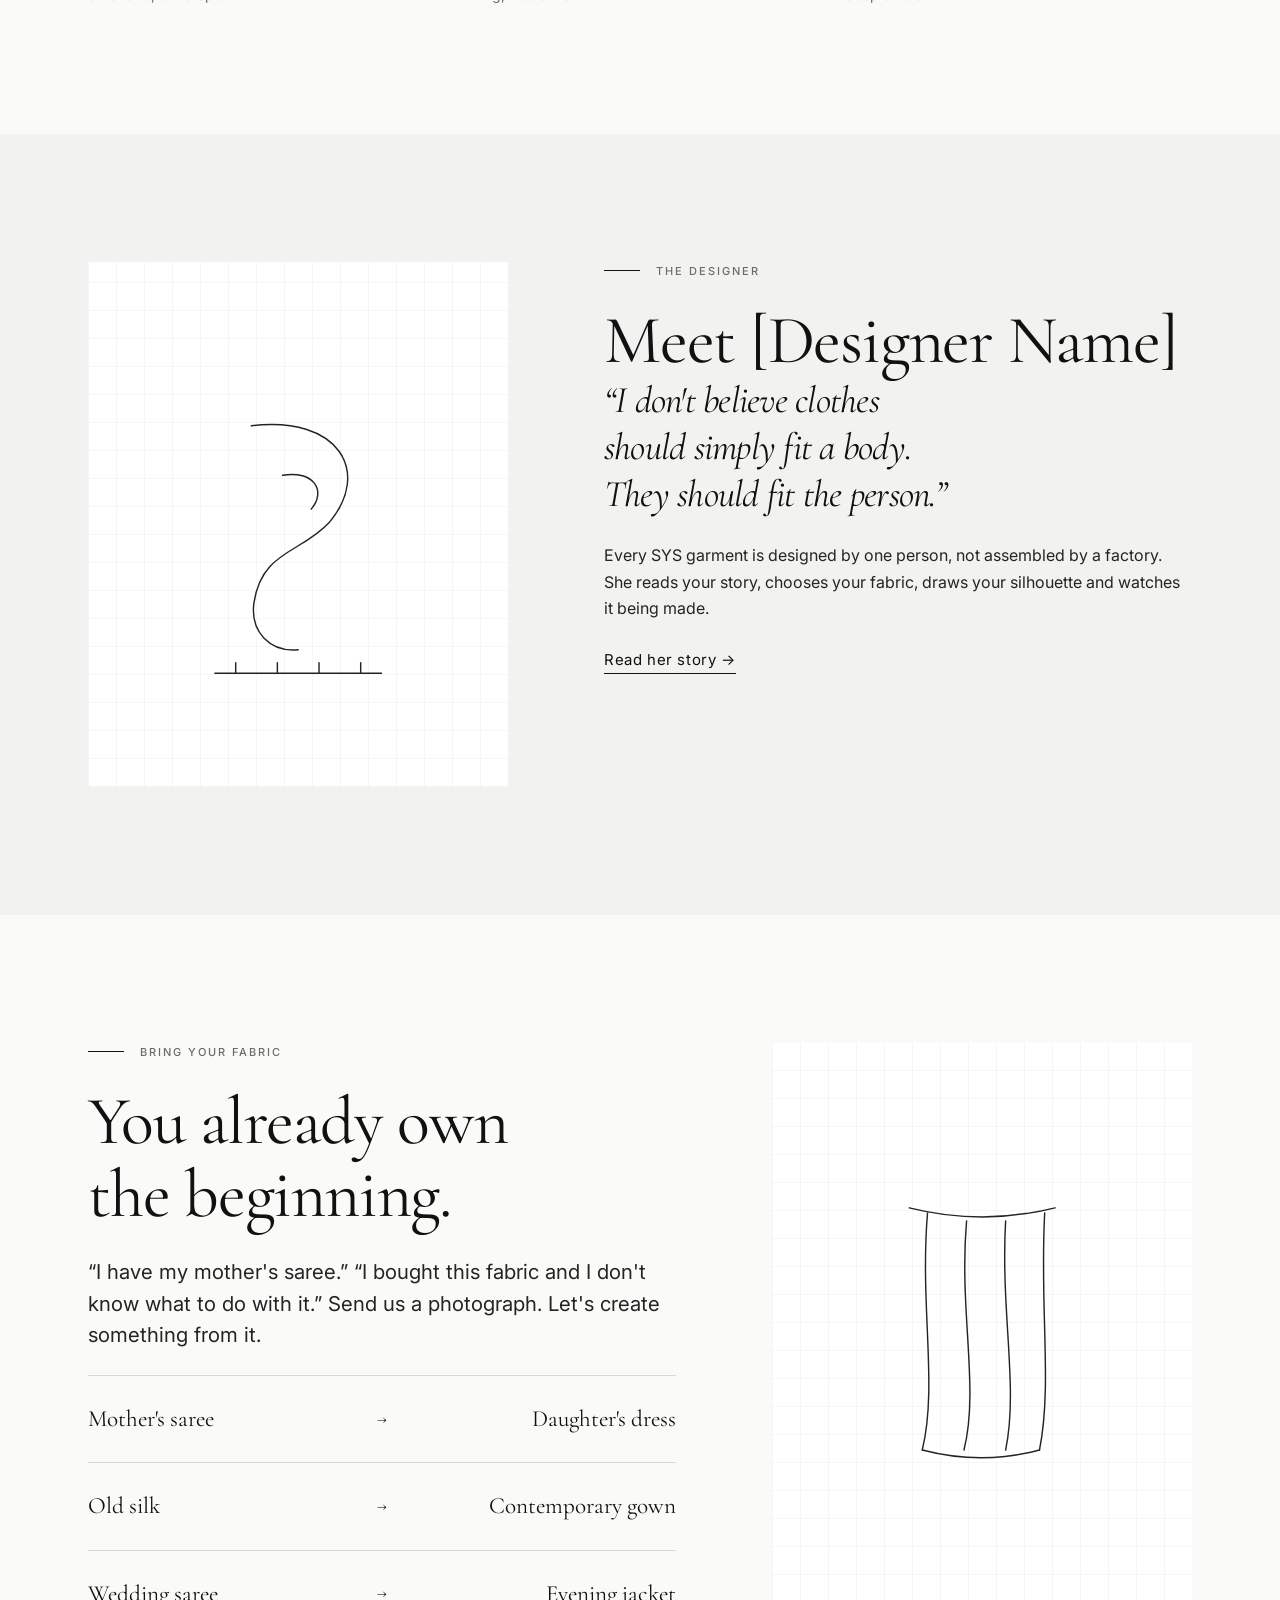
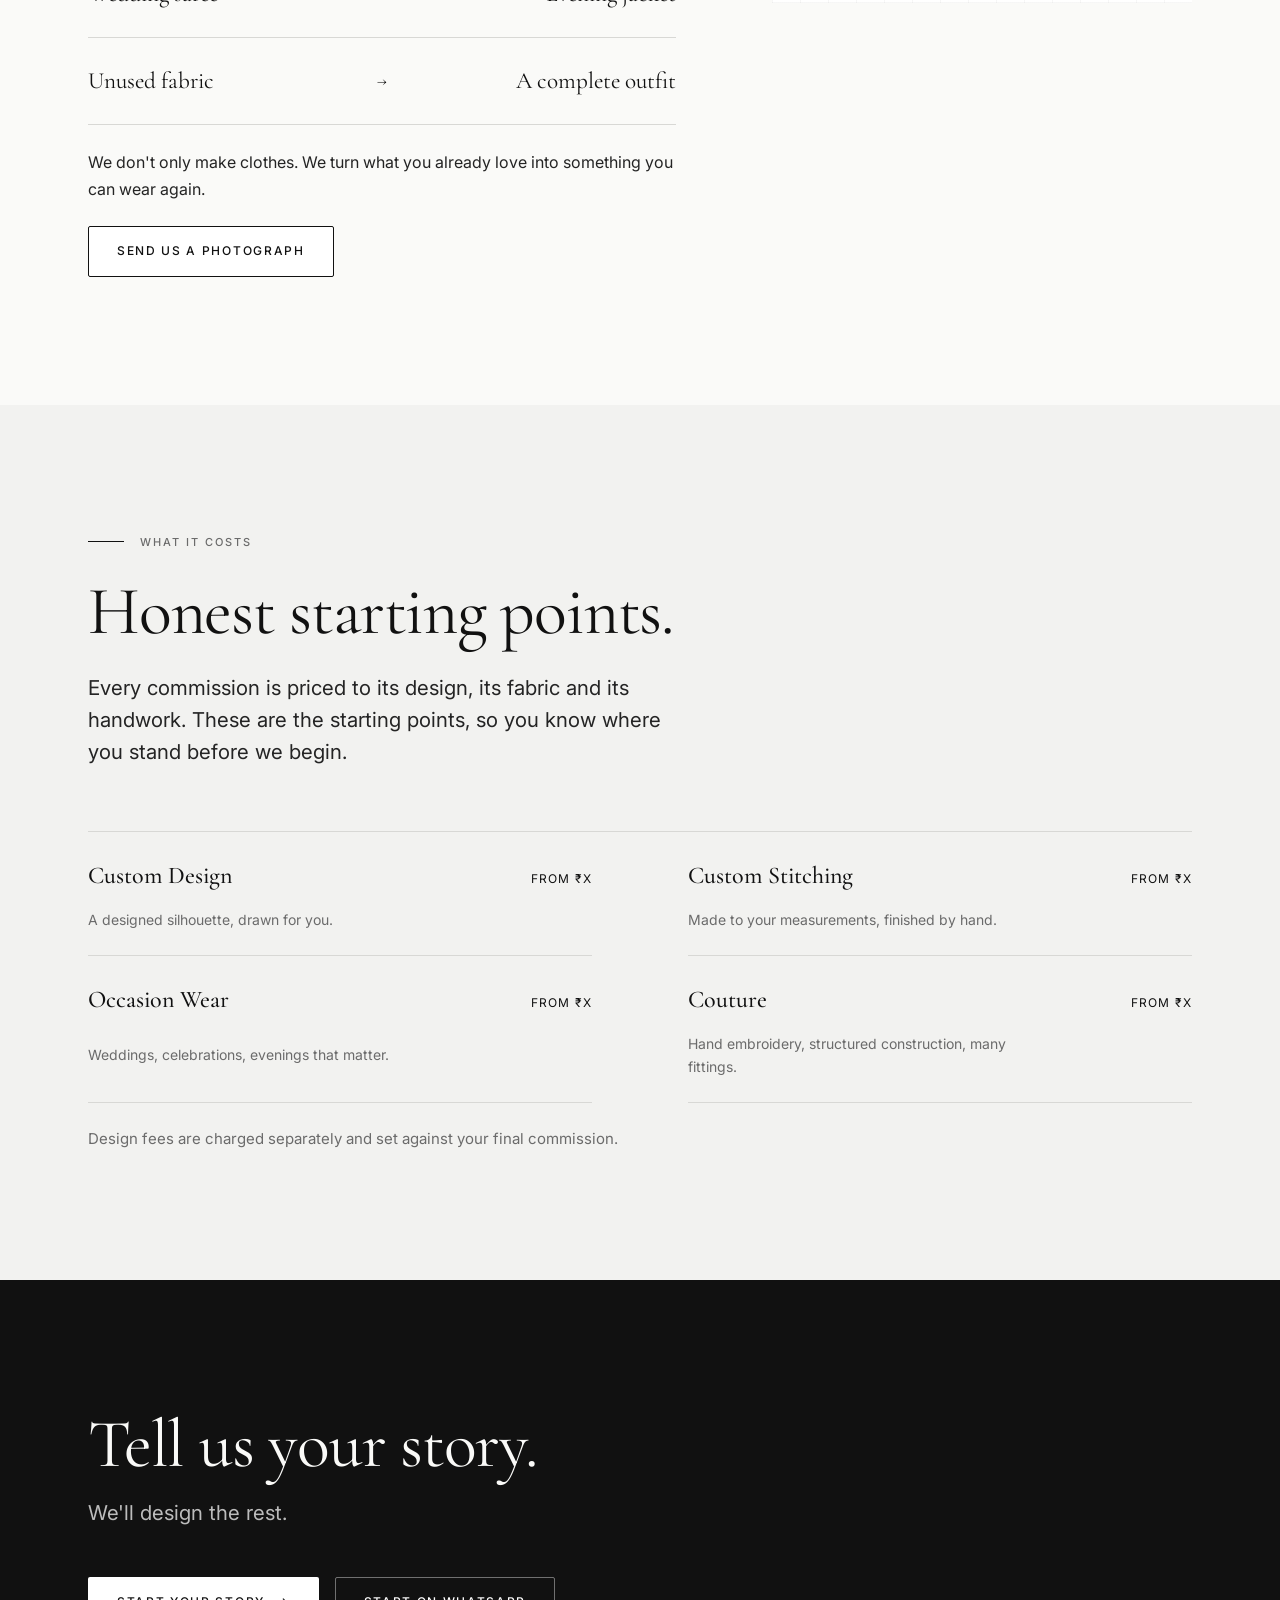
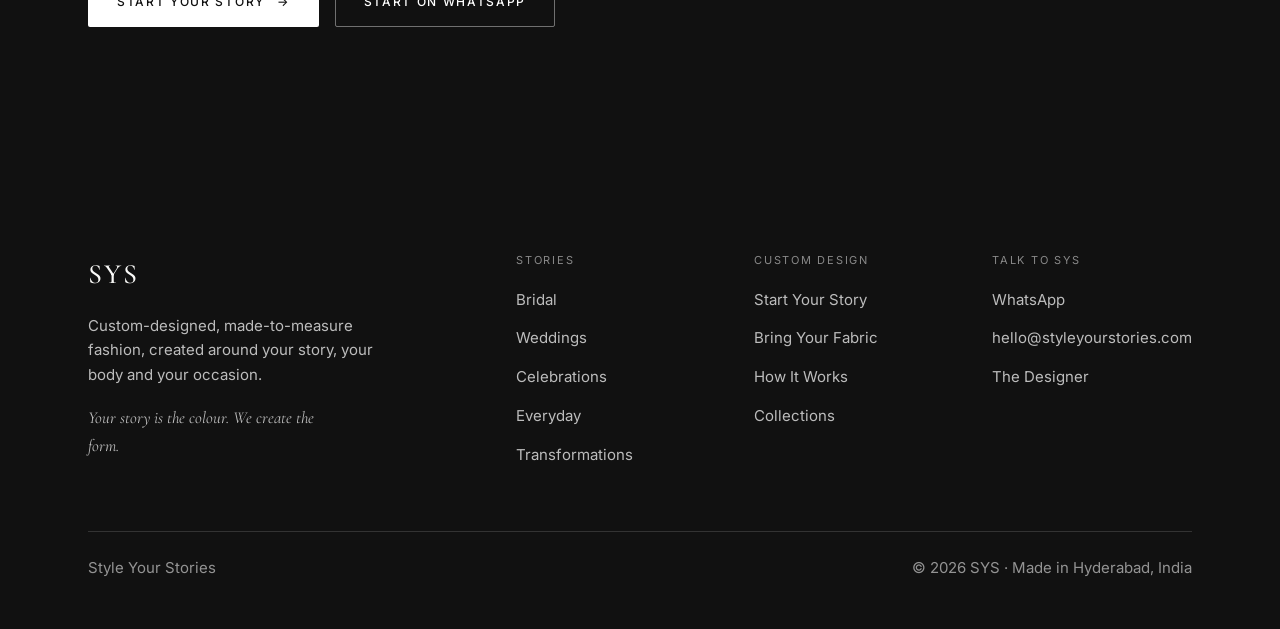
==== commit d61f68e2: "Ultra-luxury pass: art-directed plates, cinematic motion, refined greys Raises the whole surface to " ====
--- a/site/index.html
+++ b/site/index.html
@@ -49,27 +49,27 @@
   <!-- ============ 1. Hero ============ -->
   <section class="section">
     <div class="wrap">
-      <div class="eyebrow"><span class="eyebrow__text">SYS — Style Your Stories</span></div>
-
-      <h1 class="hero-title">Wear<br>Your Story.</h1>
+      <div class="eyebrow hero-rv hero-rv-1"><span class="eyebrow__text">SYS — Style Your Stories</span></div>
+
+      <h1 class="hero-title hero-rv hero-rv-2">Wear<br>Your Story.</h1>
 
       <div class="split" style="margin-top: var(--s-6);">
         <div class="stack">
-          <p class="lead">
-            Custom-designed fashion, created around you. From your idea, fabric, occasion
-            and personality — SYS creates a garment designed and stitched specifically
+          <p class="lead hero-rv hero-rv-3">
+            You bring the story. We create what you wear. From your idea, fabric,
+            occasion and personality — a garment designed and stitched specifically
             for you.
           </p>
-          <div class="btn-row">
+          <div class="btn-row hero-rv hero-rv-4">
             <a class="btn btn--primary" href="start.html">Start Your Story</a>
-            <a class="btn btn--ghost" href="stories.html">Explore Our Work</a>
-          </div>
-          <p class="meta" style="margin-top: var(--s-3);">
+            <a class="btn btn--ghost" href="stories.html">Explore Our Stories</a>
+          </div>
+          <p class="meta hero-rv hero-rv-5" style="margin-top: var(--s-3);">
             Designed by <span data-sys="designer">[Designer Name]</span> · Made in India · Custom Worldwide
           </p>
         </div>
 
-        <div class="ph ph--tall" data-shot="Hero — one finished garment, worn, natural light"></div>
+        <div class="ph ph--tall hero-rv hero-rv-4" data-shot="Hero — one finished garment, worn, natural light"><svg class="plate" aria-hidden="true"><use href="assets/img/plates.svg#plate-gown"></use></svg></div>
       </div>
     </div>
   </section>
@@ -156,28 +156,28 @@
       <div class="transform" style="margin-top: var(--s-8);">
         <div class="transform__frame">
           <div class="transform__label"><span>01</span><span>Idea</span></div>
-          <div class="ph ph--square" data-shot="Customer's inspiration — a saved image, a fabric, a sketch"></div>
+          <div class="ph ph--square" data-shot="Customer's inspiration — a saved image, a fabric, a sketch"><svg class="plate" aria-hidden="true"><use href="assets/img/plates.svg#plate-sketch"></use></svg></div>
           <p class="transform__caption small">
             Your inspiration — a photograph, a fabric, a sketch, a feeling.
           </p>
         </div>
         <div class="transform__frame">
           <div class="transform__label"><span>02</span><span>Design</span></div>
-          <div class="ph ph--square" data-shot="The designer's hand sketch on paper"></div>
+          <div class="ph ph--square" data-shot="The designer's hand sketch on paper"><svg class="plate" aria-hidden="true"><use href="assets/img/plates.svg#plate-sketch"></use></svg></div>
           <p class="transform__caption small">
             A hand sketch. Silhouette, proportion, detail, colour.
           </p>
         </div>
         <div class="transform__frame">
           <div class="transform__label"><span>03</span><span>Creation</span></div>
-          <div class="ph ph--square" data-shot="Pattern, cutting table, embroidery frame, machine detail"></div>
+          <div class="ph ph--square" data-shot="Pattern, cutting table, embroidery frame, machine detail"><svg class="plate" aria-hidden="true"><use href="assets/img/plates.svg#plate-bodice"></use></svg></div>
           <p class="transform__caption small">
             Pattern, cutting, stitching, embroidery, finishing.
           </p>
         </div>
         <div class="transform__frame">
           <div class="transform__label"><span>04</span><span>Wear</span></div>
-          <div class="ph ph--square" data-shot="The customer wearing the finished garment"></div>
+          <div class="ph ph--square" data-shot="The customer wearing the finished garment"><svg class="plate" aria-hidden="true"><use href="assets/img/plates.svg#plate-gown"></use></svg></div>
           <p class="transform__caption small">You, wearing it.</p>
         </div>
       </div>
@@ -190,7 +190,7 @@
       <div class="split" style="align-items: end;">
         <div>
           <div class="eyebrow"><span class="eyebrow__text">The work</span></div>
-          <h2 class="display-title">Stories we've styled.</h2>
+          <h2 class="display-title">The stories we've styled.</h2>
           <p class="lead" style="margin-top: var(--s-4);">
             Every garment began as somebody's occasion. Here is how a few of them were made.
           </p>
@@ -200,7 +200,7 @@
 
       <div class="story-grid story-grid--3" style="margin-top: var(--s-8);">
         <a class="story" href="stories.html">
-          <div class="ph ph--portrait" data-shot="The Reception Story — final gown, full length"></div>
+          <div class="ph ph--portrait" data-shot="The Reception Story — final gown, full length"><svg class="plate" aria-hidden="true"><use href="assets/img/plates.svg#plate-gown"></use></svg></div>
           <h3 class="story__title">The Reception Story</h3>
           <p class="story__want">
             She wanted contemporary and elegant, without leaving traditional behind.
@@ -212,7 +212,7 @@
         </a>
 
         <a class="story" href="stories.html">
-          <div class="ph ph--portrait" data-shot="The Saree Transformation Story — before and after"></div>
+          <div class="ph ph--portrait" data-shot="The Saree Transformation Story — before and after"><svg class="plate" aria-hidden="true"><use href="assets/img/plates.svg#plate-drape"></use></svg></div>
           <h3 class="story__title">The Saree Transformation Story</h3>
           <p class="story__want">
             Her mother's wedding saree, unworn for thirty years.
@@ -224,7 +224,7 @@
         </a>
 
         <a class="story" href="stories.html">
-          <div class="ph ph--portrait" data-shot="The Mother-of-the-Bride Story — final look"></div>
+          <div class="ph ph--portrait" data-shot="The Mother-of-the-Bride Story — final look"><svg class="plate" aria-hidden="true"><use href="assets/img/plates.svg#plate-gown"></use></svg></div>
           <h3 class="story__title">The Mother-of-the-Bride Story</h3>
           <p class="story__want">
             Elegant, modern and comfortable. Emphatically not a heavy lehenga.
@@ -242,7 +242,7 @@
   <section class="section section--deep reveal">
     <div class="wrap">
       <div class="split split--flip">
-        <div class="ph ph--portrait" data-shot="Designer portrait — natural light, in the studio, at work"></div>
+        <div class="ph ph--portrait" data-shot="Designer portrait — natural light, in the studio, at work"><svg class="plate" aria-hidden="true"><use href="assets/img/plates.svg#plate-profile"></use></svg></div>
 
         <div class="stack">
           <div>
@@ -297,7 +297,7 @@
           </div>
         </div>
 
-        <div class="ph ph--tall" data-shot="An heirloom saree folded beside the garment made from it"></div>
+        <div class="ph ph--tall" data-shot="An heirloom saree folded beside the garment made from it"><svg class="plate" aria-hidden="true"><use href="assets/img/plates.svg#plate-drape"></use></svg></div>
       </div>
     </div>
   </section>
@@ -355,6 +355,16 @@
   </section>
 
 </main>
+
+<script>
+/* The hero plate draws on load, after the type has settled. */
+document.addEventListener('DOMContentLoaded', function () {
+  setTimeout(function () {
+    var hero = document.querySelector('.hero-rv-4.ph');
+    if (hero) hero.setAttribute('data-thread', '');
+  }, 700);
+});
+</script>
 
 <footer class="site-footer">
   <div class="wrap">
--- a/site/assets/css/sys.css
+++ b/site/assets/css/sys.css
@@ -12,17 +12,17 @@
   /* Colour — Monochrome Luxury. No brown, no gold, no accent colour.
      The photography, fabrics and garments themselves are the colour.
      Ratio discipline: ~90% white, 7% black, 3% grey hierarchy. */
-  --sys-paper:       #FFFFFF;   /* Pure White — the ground */
-  --sys-paper-deep:  #F5F5F3;   /* Soft Grey — secondary surfaces */
-  --sys-ink:         #111111;   /* Near Black — primary text, primary button, dark
-                                   sections. 18.9:1 on white */
-  --sys-ink-soft:    #3E3E3C;   /* dark grey — secondary information, 10.9:1 */
-  --sys-ink-faint:   #666666;   /* Mid Grey — descriptions, captions, numbers.
-                                   5.7:1 white, 5.3:1 soft grey */
-  --sys-line:        #D9D9D6;   /* Light Grey — borders, upcoming states */
-  --sys-night:       #111111;   /* dark sections are the same near black */
-
-  --radius: 6px;                /* rounded rectangle, never a capsule */
+  --sys-paper:       #FAFAF8;   /* Soft White — the page ground */
+  --sys-white:       #FFFFFF;   /* Pure White — header, cards, inputs */
+  --sys-paper-deep:  #F2F2F0;   /* Very Light Grey — secondary surfaces */
+  --sys-ink:         #111111;   /* Black — 18.1:1 on the ground */
+  --sys-ink-soft:    #242424;   /* Graphite — secondary information, 14.9:1 */
+  --sys-ink-faint:   #6B6B6B;   /* Mid Grey — descriptions, captions.
+                                   5.1:1 soft white, 4.8:1 very light grey */
+  --sys-line:        #D8D8D5;   /* Light Grey — borders, upcoming states */
+  --sys-night:       #111111;   /* dark sections are the same black */
+
+  --radius: 2px;                /* couture houses run sharp, not rounded */
 
   /* Type */
   --sys-display: "Cormorant Garamond", Georgia, "Times New Roman", serif;
@@ -34,10 +34,10 @@
   --fs-hero:    clamp(3.5rem, 9vw, 7rem);
   --fs-display: clamp(2.75rem, 5.5vw, 4.25rem);
   --fs-title:   clamp(1.9rem, 3.2vw, 2.6rem);
-  --fs-lead:    clamp(1.15rem, 1.7vw, 1.4rem);
-  --fs-body:    1.0625rem;
+  --fs-lead:    clamp(1.05rem, 1.6vw, 1.28rem);
+  --fs-body:    1rem;
   --fs-small:   0.9375rem;
-  --fs-label:   0.75rem;
+  --fs-label:   0.6875rem;   /* fine, tracked — the luxury register */
 
   /* Space — 8px base */
   --s-1: 0.5rem;  --s-2: 0.75rem; --s-3: 1rem;   --s-4: 1.5rem;  --s-5: 2rem;
@@ -46,9 +46,11 @@
   --measure: 62ch;
   --measure-lead: 46ch;
 
-  --ease: cubic-bezier(0.2, 0.7, 0.3, 1);
-  --t-fast: 160ms var(--ease);
-  --t-slow: 400ms var(--ease);
+  /* Motion language: slow, cinematic, precise. Nothing bounces. */
+  --ease: cubic-bezier(0.22, 0.61, 0.21, 1);
+  --t-fast: 350ms var(--ease);     /* hovers, presses */
+  --t-slow: 800ms var(--ease);     /* entrances, reveals */
+  --t-draw: 1800ms var(--ease);    /* line drawing */
 }
 
 /* --------------------------------------------------------------------------
@@ -176,19 +178,19 @@
 }
 .eyebrow__text {
   font-size: var(--fs-label);
-  letter-spacing: 0.16em;
+  letter-spacing: 0.18em;
   text-transform: uppercase;
   color: var(--sys-ink-faint);
   font-weight: 500;
 }
 
-.hero-title    { font-size: var(--fs-hero);    letter-spacing: -0.02em; line-height: 0.98; }
-.display-title { font-size: var(--fs-display); letter-spacing: -0.018em; line-height: 1.02; }
+.hero-title    { font-size: var(--fs-hero);    letter-spacing: -0.02em; line-height: 1.05; }
+.display-title { font-size: var(--fs-display); letter-spacing: -0.018em; line-height: 1.08; }
 .section-title { font-size: var(--fs-title);   line-height: 1.12; }
 
 .lead {
   font-size: var(--fs-lead);
-  line-height: 1.5;
+  line-height: 1.55;
   color: var(--sys-ink-soft);
   max-width: var(--measure-lead);
 }
@@ -222,10 +224,10 @@
 
 .btn {
   display: inline-flex; align-items: center; justify-content: center; gap: var(--s-2);
-  padding: 0.95rem var(--s-5);
-  font-size: 0.8125rem;
+  padding: 0.9rem 1.75rem;
+  font-size: 0.75rem;
   font-weight: 500;
-  letter-spacing: 0.1em;
+  letter-spacing: 0.14em;
   text-transform: uppercase;
   text-decoration: none;
   border: 1px solid transparent;
@@ -239,10 +241,16 @@
 .btn:active { transform: translateY(1px); }
 
 .btn--primary { background: var(--sys-ink); color: #FFFFFF; }
-.btn--primary:hover { background: #000000; }
-.btn--primary::after { content: "→"; }   /* gap on .btn spaces it */
-
-.btn--ghost { border-color: var(--sys-ink); color: var(--sys-ink); background: var(--sys-paper); }
+.btn--primary:hover { background: var(--sys-white); color: var(--sys-ink); border-color: var(--sys-ink); }
+.btn--primary::after { content: "→"; transition: transform var(--t-fast); }
+.btn--primary:hover::after { transform: translateX(4px); }
+/* On dark sections the primary is white — a black button melts into the ground */
+.section--night .btn--primary { background: var(--sys-white); color: var(--sys-ink); }
+.section--night .btn--primary:hover {
+  background: transparent; color: #FFFFFF; border-color: #FFFFFF;
+}
+
+.btn--ghost { border-color: var(--sys-ink); color: var(--sys-ink); background: var(--sys-white); }
 .btn--ghost:hover { background: var(--sys-ink); color: #FFFFFF; }
 
 .section--night .btn--ghost {
@@ -251,7 +259,7 @@
 }
 .section--night .btn--ghost:hover { background: #FFFFFF; color: var(--sys-ink); border-color: #FFFFFF; }
 
-.btn--sm { padding: 0.6rem var(--s-4); font-size: var(--fs-label); letter-spacing: 0.08em; }
+.btn--sm { padding: 0.55rem var(--s-3); font-size: 0.6875rem; letter-spacing: 0.12em; }
 .btn--block { width: 100%; }
 
 .btn-row { display: flex; flex-wrap: wrap; gap: var(--s-3); }
@@ -281,6 +289,9 @@
   backdrop-filter: saturate(140%) blur(10px);
   border-bottom: 1px solid var(--sys-line);   /* very thin, always there, no shadow */
 }
+/* Compacts after scrolling — an elegant settling, not a jump */
+.site-header__inner { transition: min-height var(--t-fast); }
+.site-header[data-scrolled="true"] .site-header__inner { min-height: 58px; }
 
 .site-header__inner {
   display: flex; align-items: center; justify-content: space-between;
@@ -353,27 +364,39 @@
 }
 
 /* --------------------------------------------------------------------------
-   7. Placeholders — graph paper awaiting the photograph; a named brief
+   7. Plates — atelier line art in place of photography.
+   Pattern-paper ground, one fine construction drawing, no labels on the
+   surface. Each element's data-shot attribute remains the shoot brief for
+   the photograph that will eventually replace the plate.
    -------------------------------------------------------------------------- */
 
 .ph {
   position: relative;
-  display: flex; align-items: flex-end;
-  background-color: var(--sys-paper);
+  display: flex; align-items: center; justify-content: center;
+  background-color: var(--sys-white);
   background-image:
-    repeating-linear-gradient(90deg, rgba(17, 17, 17, 0.05) 0 1px, transparent 1px 24px),
-    repeating-linear-gradient(0deg,  rgba(17, 17, 17, 0.05) 0 1px, transparent 1px 24px);
-  border: 1px solid var(--sys-line);
-  overflow: hidden;
-}
-.ph::after {
-  content: attr(data-shot);
-  display: block; width: 100%;
-  padding: var(--s-3);
-  font-size: var(--fs-label); letter-spacing: 0.1em; text-transform: uppercase;
-  color: var(--sys-ink-faint);
-  background: linear-gradient(to top, rgba(255, 255, 255, 0.94), rgba(255, 255, 255, 0));
-}
+    repeating-linear-gradient(90deg, rgba(17, 17, 17, 0.035) 0 1px, transparent 1px 28px),
+    repeating-linear-gradient(0deg,  rgba(17, 17, 17, 0.035) 0 1px, transparent 1px 28px);
+  overflow: hidden;              /* borderless — imagery is never framed in a box */
+}
+.plate {
+  width: 62%; height: 78%; max-width: 340px;
+  color: var(--sys-ink-soft);
+  fill: none;
+  stroke: currentColor;
+  stroke-width: 1.1;
+  stroke-linecap: round;
+  stroke-linejoin: round;
+  /* pathLength="1" on every symbol path lets these dash properties inherit
+     down, so the whole drawing draws itself when its section reveals */
+  stroke-dasharray: 1;
+  stroke-dashoffset: 1;
+  transition: stroke-dashoffset var(--t-draw) 200ms, transform var(--t-slow);
+}
+.reveal[data-shown="true"] .plate,
+[data-thread] .plate,
+html:not(.js) .plate { stroke-dashoffset: 0; }
+.ph:hover .plate { transform: scale(1.03); }
 .ph--portrait { aspect-ratio: 4 / 5; }
 .ph--process  { aspect-ratio: 3 / 2; }
 .ph--square   { aspect-ratio: 1 / 1; }
@@ -422,13 +445,14 @@
 
 .chip {
   display: inline-flex; align-items: center;
-  padding: 0.8rem var(--s-4);
+  padding: 1rem var(--s-4);
   border: 1px solid var(--sys-line); border-radius: var(--radius);
   background: none; text-decoration: none; cursor: pointer;
-  font-size: var(--fs-small);
-  transition: border-color var(--t-fast), background var(--t-fast), color var(--t-fast);
-}
-.chip:hover { border-color: var(--sys-ink); color: var(--sys-ink); }
+  font-size: 0.75rem; letter-spacing: 0.12em; text-transform: uppercase;
+  transition: border-color var(--t-fast), background var(--t-fast),
+              color var(--t-fast), transform var(--t-fast);
+}
+.chip:hover { border-color: var(--sys-ink); color: var(--sys-ink); transform: translateY(-2px); }
 .chip[aria-pressed="true"], .chip[data-selected="true"] {
   background: var(--sys-ink); border-color: var(--sys-ink); color: #FFFFFF;
 }
@@ -453,16 +477,12 @@
 .transform__caption { margin-top: var(--s-3); font-size: var(--fs-small); }
 
 .section--night .ph {
-  background-color: #1A1A1A;
+  background-color: #161616;
   background-image:
-    repeating-linear-gradient(90deg, rgba(255, 255, 255, 0.06) 0 1px, transparent 1px 24px),
-    repeating-linear-gradient(0deg,  rgba(255, 255, 255, 0.06) 0 1px, transparent 1px 24px);
-  border-color: rgba(255, 255, 255, 0.16);
-}
-.section--night .ph::after {
-  color: rgba(255, 255, 255, 0.6);
-  background: linear-gradient(to top, rgba(17, 17, 17, 0.94), rgba(17, 17, 17, 0));
-}
+    repeating-linear-gradient(90deg, rgba(255, 255, 255, 0.05) 0 1px, transparent 1px 28px),
+    repeating-linear-gradient(0deg,  rgba(255, 255, 255, 0.05) 0 1px, transparent 1px 28px);
+}
+.section--night .plate { color: rgba(255, 255, 255, 0.75); }
 .section--night .transform__caption { color: rgba(255, 255, 255, 0.72); }
 .section--night .rule { background: rgba(255, 255, 255, 0.16); }
 
@@ -486,7 +506,7 @@
 .story__specs {
   margin-top: var(--s-3); padding-top: var(--s-3);
   border-top: 1px solid var(--sys-line);
-  font-size: var(--fs-small); color: var(--sys-ink-faint);
+  font-size: 0.875rem; color: var(--sys-ink-faint);
 }
 .story__specs div + div { margin-top: 2px; }
 
@@ -512,9 +532,12 @@
   border-bottom: 1px solid var(--sys-line);
   align-items: baseline;
 }
-.price__name { font-family: var(--sys-display); font-weight: 500; font-size: 1.35rem; }
-.price__from { font-size: var(--fs-small); color: var(--sys-ink); white-space: nowrap; }
-.price__note { grid-column: 1 / -1; font-size: var(--fs-small); color: var(--sys-ink-soft); }
+.price__name { font-family: var(--sys-display); font-weight: 500; font-size: 1.5rem; }
+.price__from {
+  font-size: 0.75rem; letter-spacing: 0.1em; text-transform: uppercase;
+  color: var(--sys-ink); white-space: nowrap; font-variant-numeric: tabular-nums;
+}
+.price__note { grid-column: 1 / -1; font-size: 0.875rem; color: var(--sys-ink-faint); max-width: 36ch; }
 
 /* --------------------------------------------------------------------------
    13. Fabric transformation list
@@ -543,7 +566,7 @@
 .input, .textarea, .select {
   width: 100%;
   padding: 0.9rem var(--s-3);
-  background: #fff;
+  background: var(--sys-white);
   border: 1px solid var(--sys-line);
   border-radius: var(--radius);
   transition: border-color var(--t-fast);
@@ -629,7 +652,7 @@
    -------------------------------------------------------------------------- */
 
 .reveal { opacity: 1; }               /* visible by default; JS opts in */
-.js .reveal { opacity: 0; transform: translateY(14px); }
+.js .reveal { opacity: 0; transform: translateY(22px); }
 .js .reveal[data-shown="true"] {
   opacity: 1; transform: none;
   transition: opacity var(--t-slow), transform var(--t-slow);
@@ -641,6 +664,16 @@
   }
   * { animation-duration: 0.01ms !important; transition-duration: 0.01ms !important; }
 }
+
+/* Hero entrance — staggered, slow, editorial. Pure CSS: runs without JS and
+   collapses to instant under prefers-reduced-motion via the global rule. */
+@keyframes sys-rise { from { opacity: 0; transform: translateY(18px); } to { opacity: 1; transform: none; } }
+.hero-rv   { animation: sys-rise 900ms var(--ease) both; }
+.hero-rv-1 { animation-delay: 100ms; }
+.hero-rv-2 { animation-delay: 280ms; }
+.hero-rv-3 { animation-delay: 460ms; }
+.hero-rv-4 { animation-delay: 640ms; }
+.hero-rv-5 { animation-delay: 820ms; }
 
 /* --------------------------------------------------------------------------
    16b. The thread — when a story begins, a thin thread draws itself across
@@ -663,7 +696,7 @@
    a journey (homepage model, order tracking). It draws when its section reveals,
    and is simply there when JavaScript is not. */
 .thread--journey { height: 56px; margin-top: var(--s-7); }
-.reveal[data-shown="true"] .thread path { stroke-dashoffset: 0; transition-duration: 1600ms; }
+.reveal[data-shown="true"] .thread path { stroke-dashoffset: 0; transition-duration: 2000ms; }
 html:not(.js) .thread path { stroke-dashoffset: 0; }
 /* Under reduced motion the global rule zeroes the transition, so the thread
    is simply there, already drawn, the moment the confirmation appears. */
